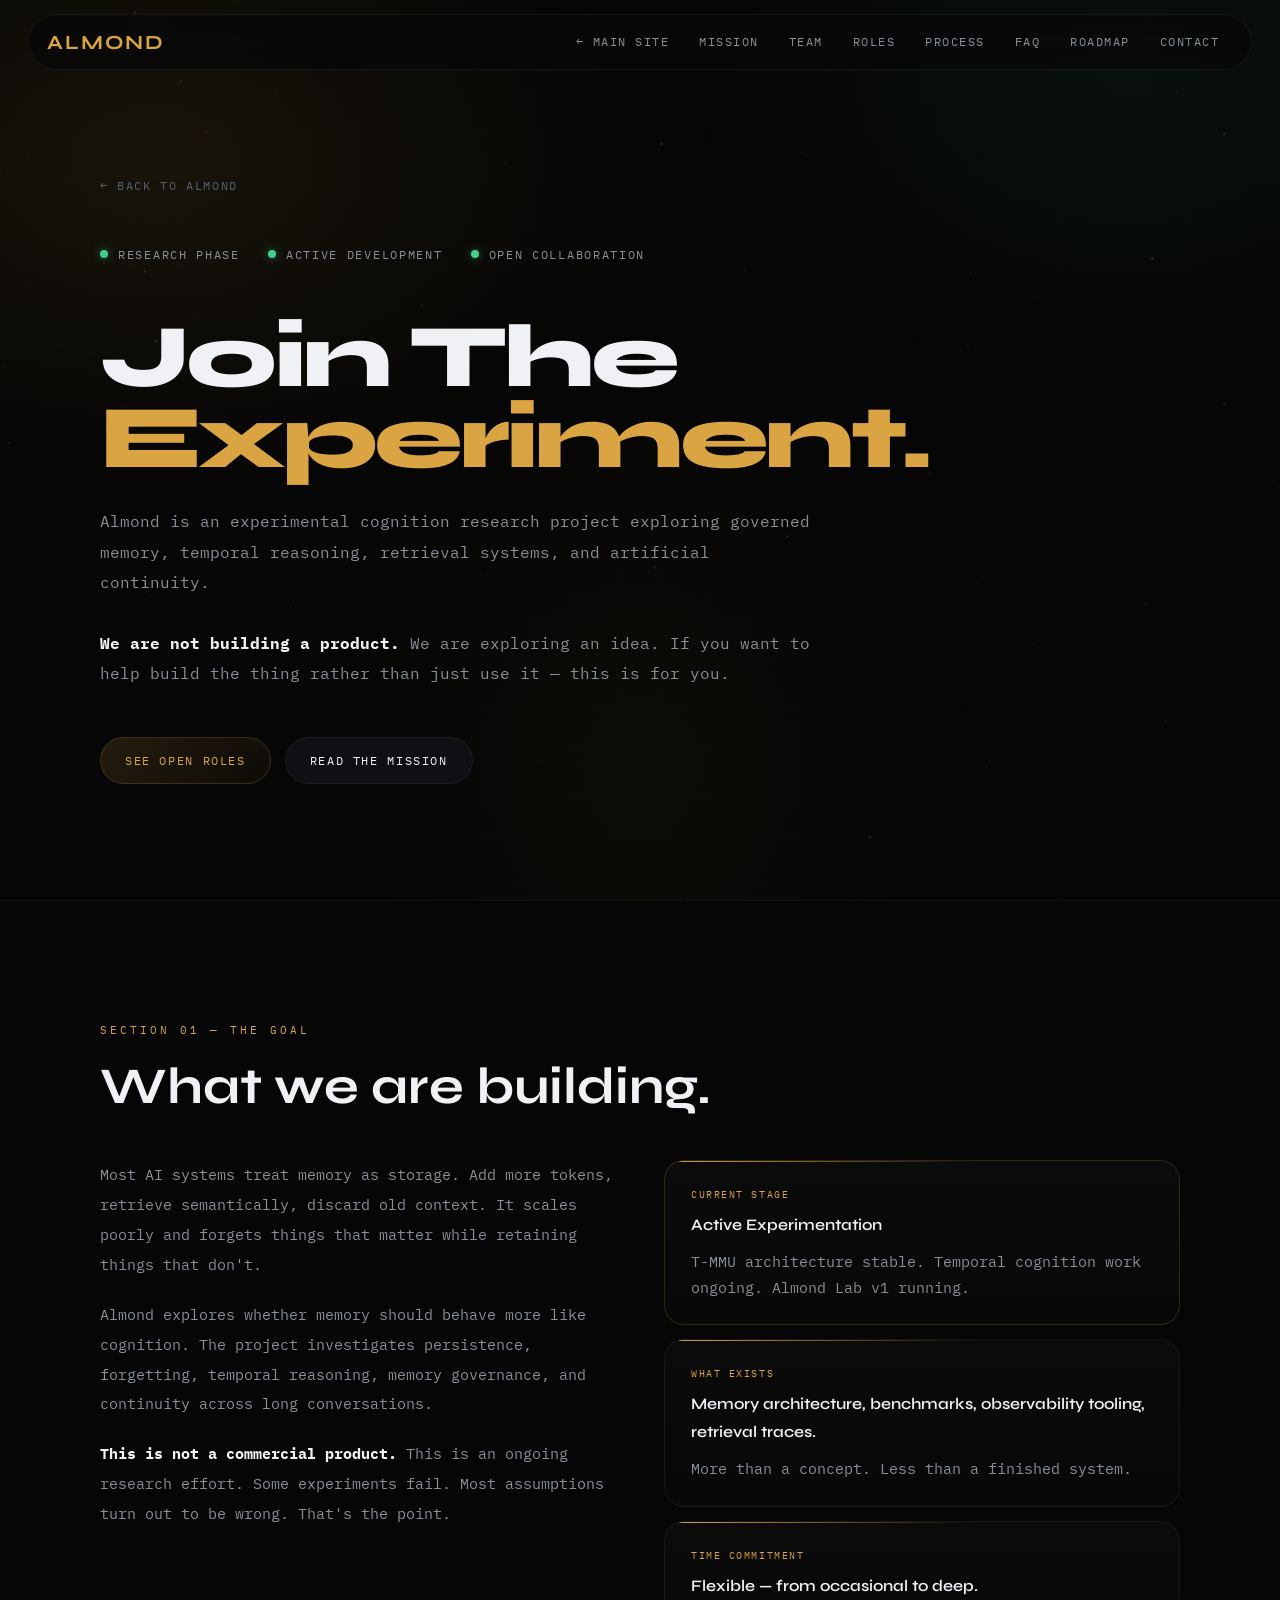
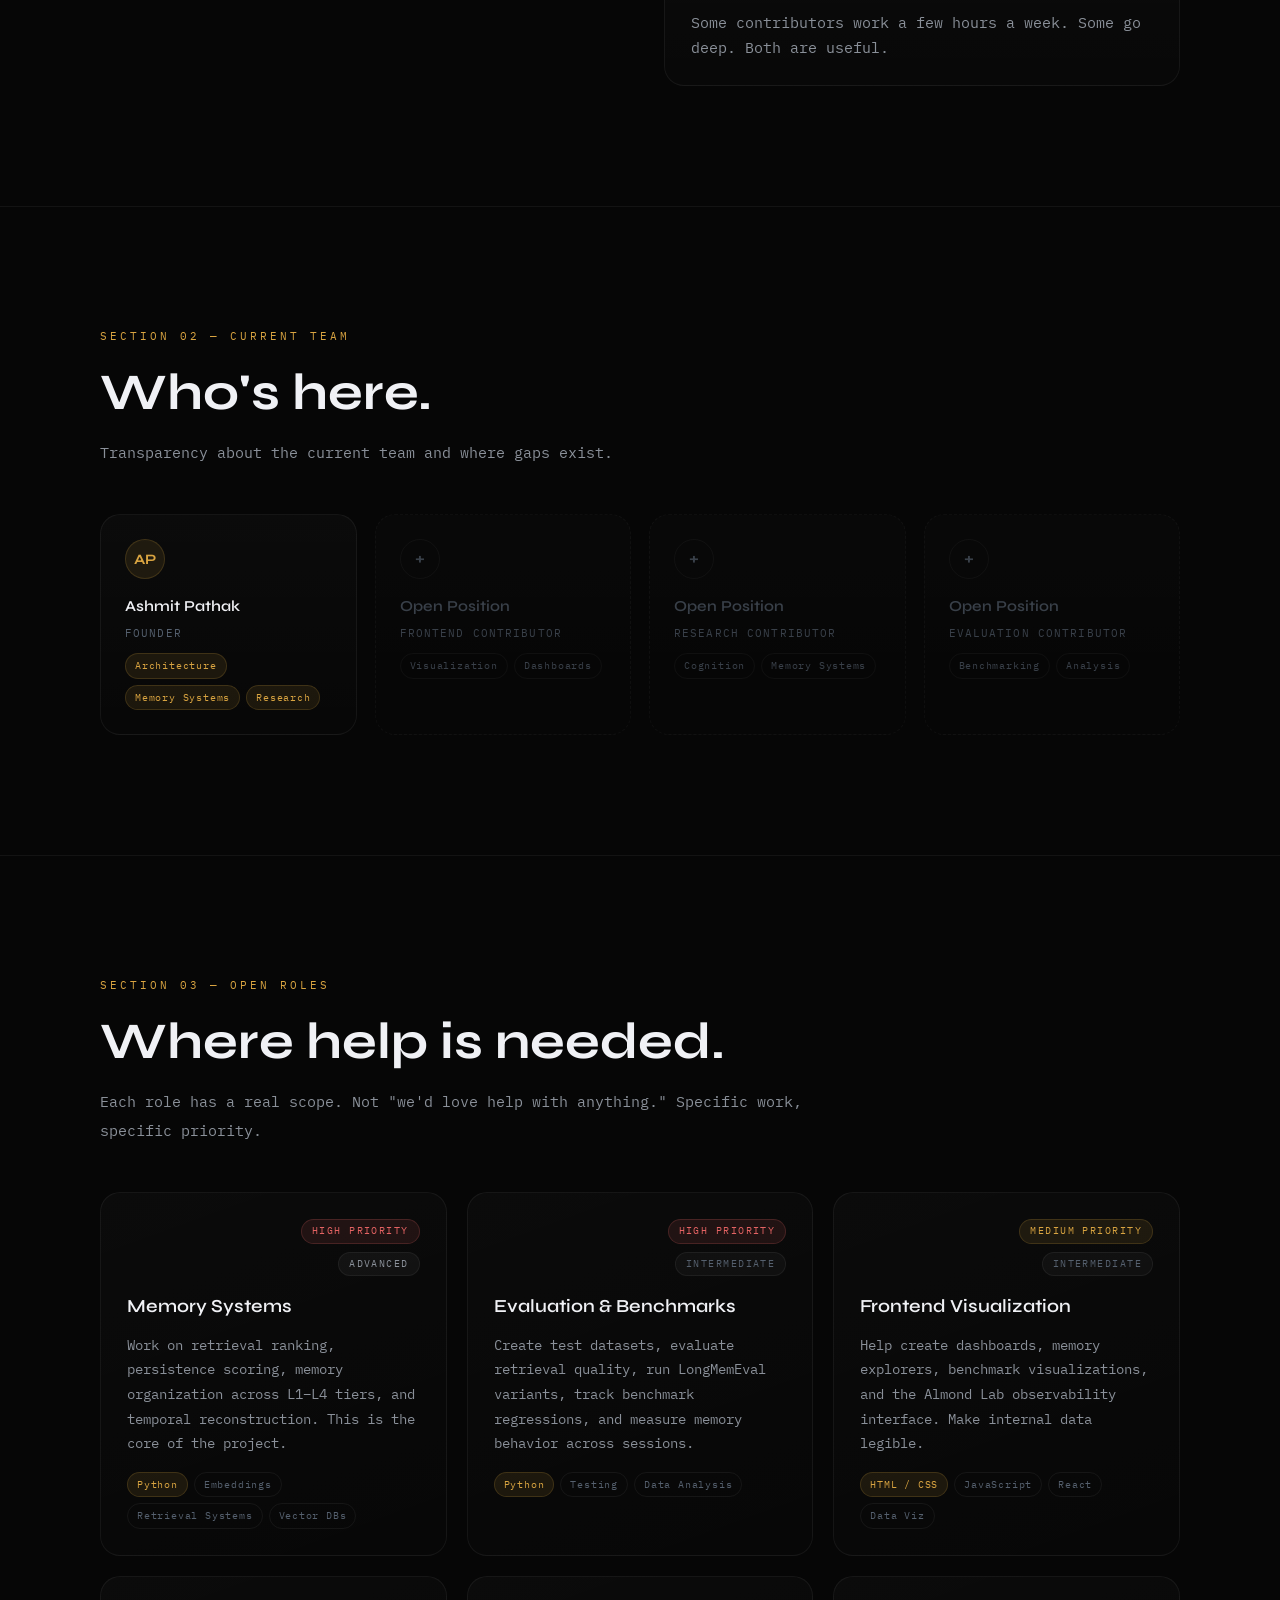
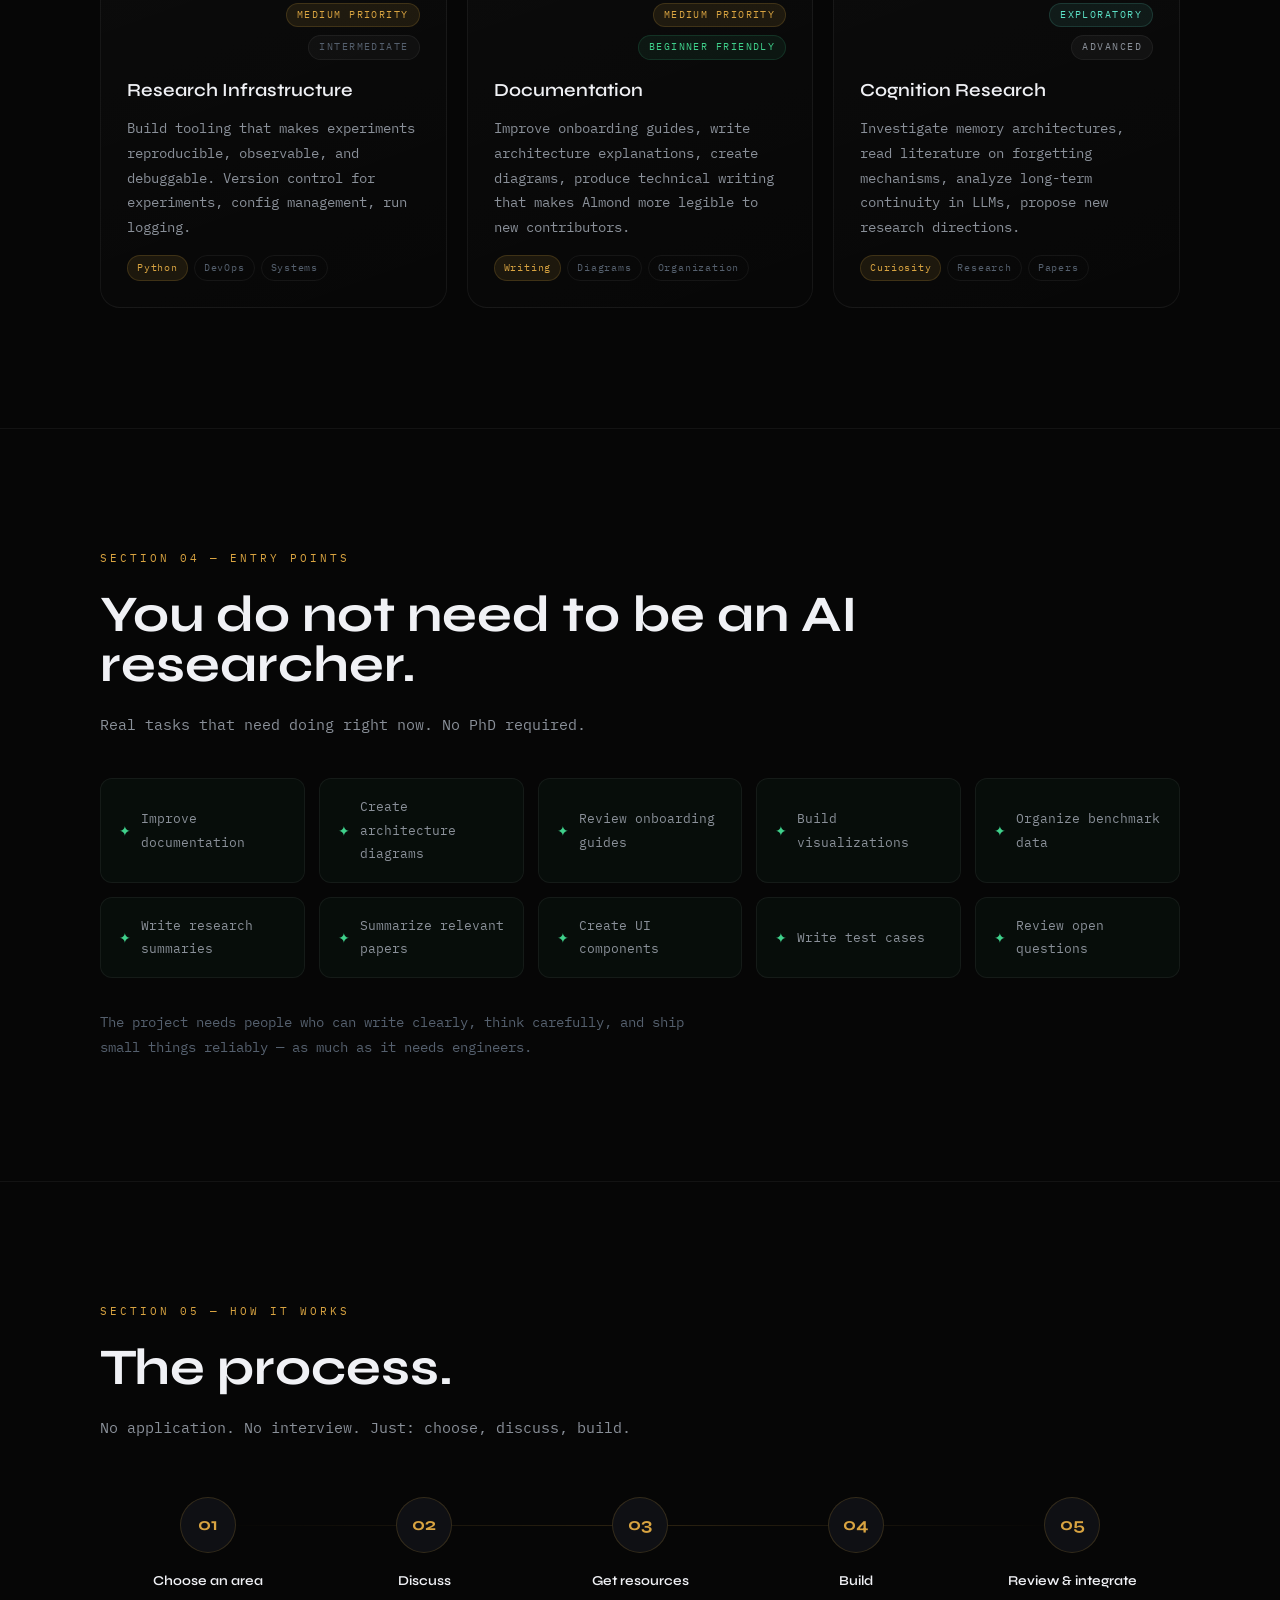
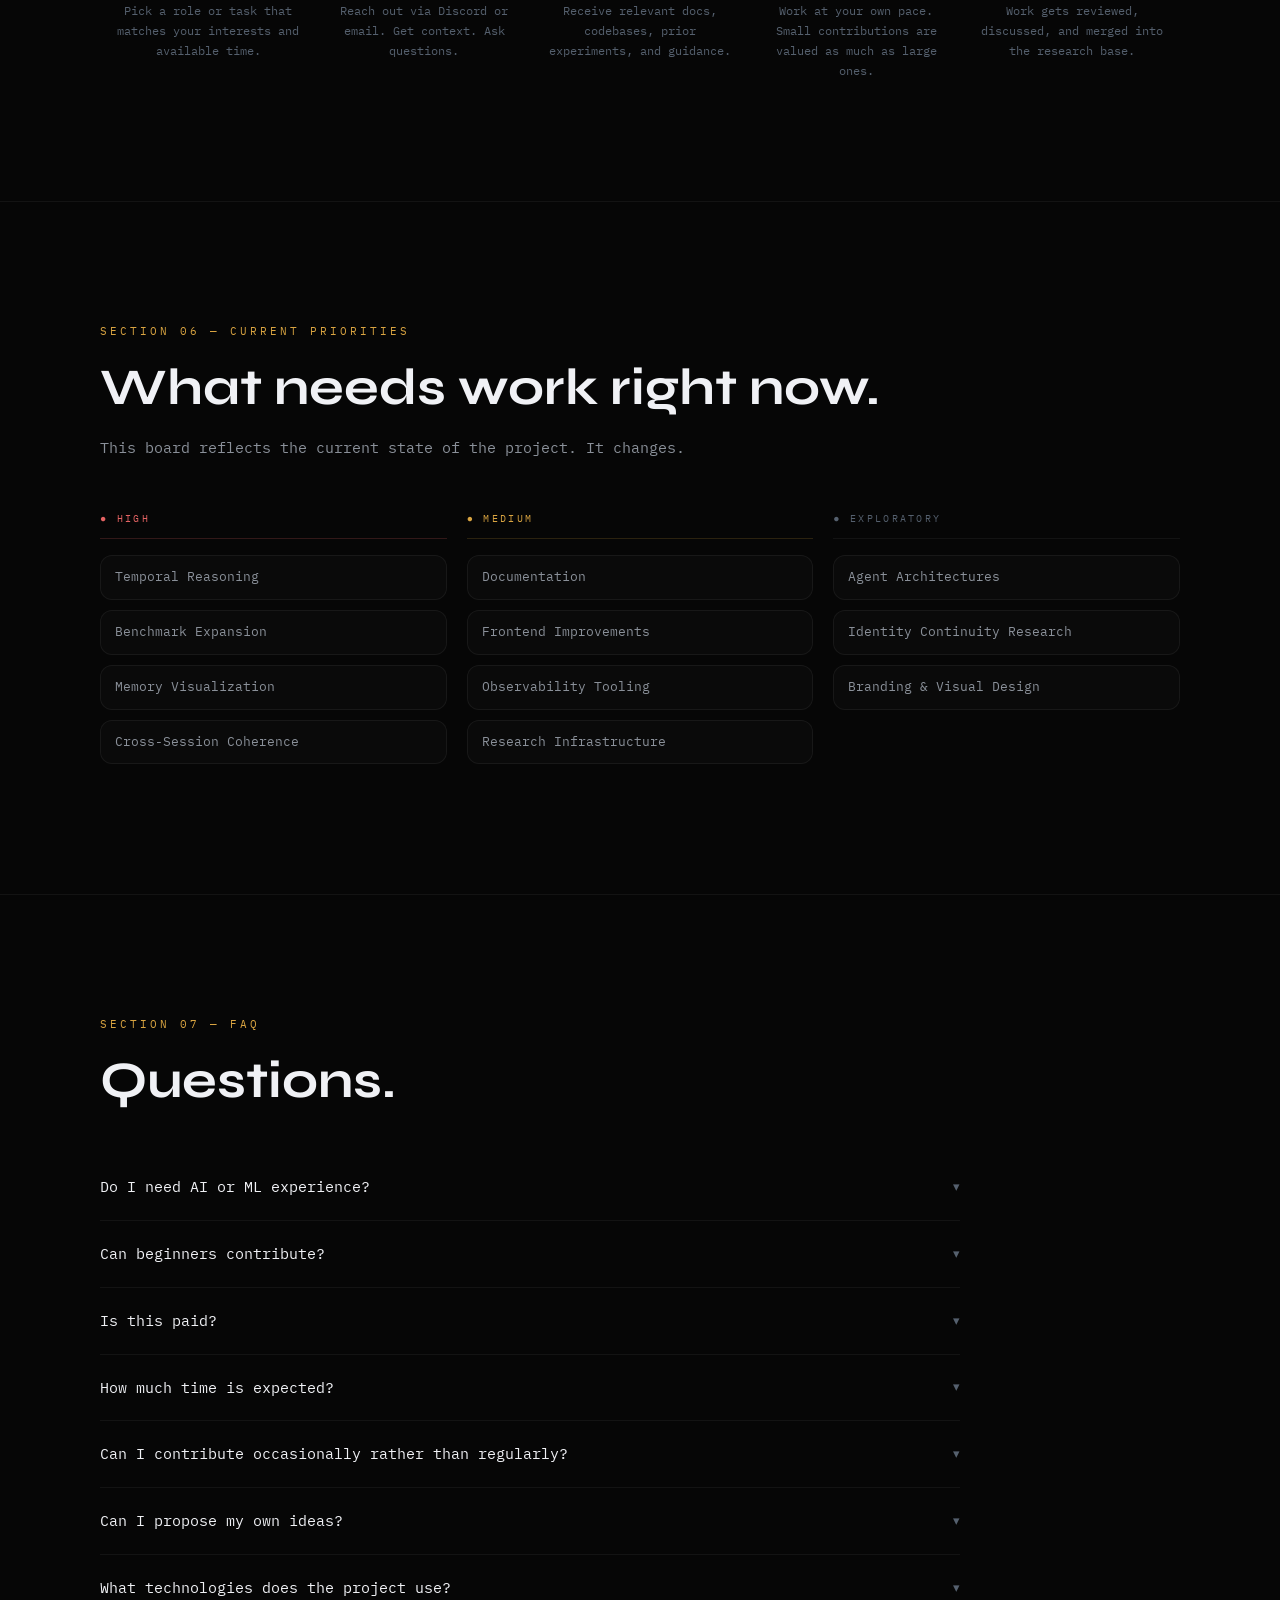
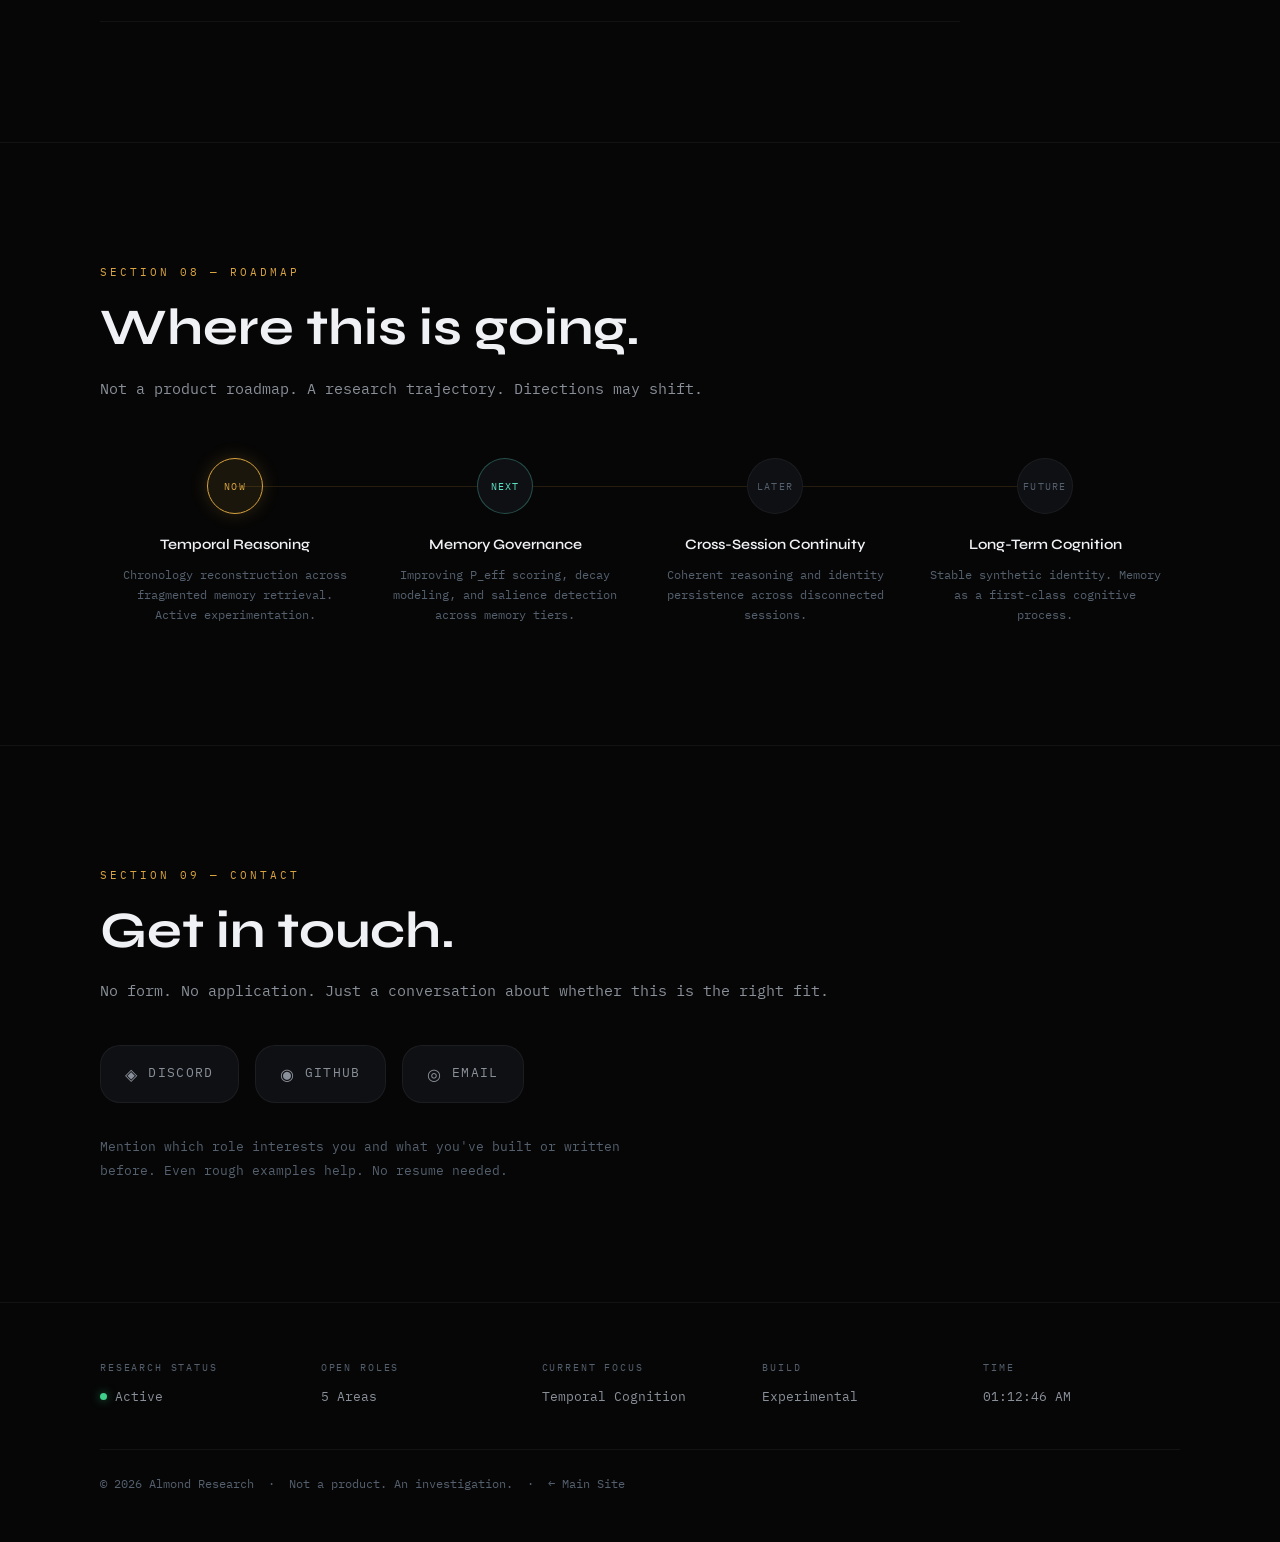
==== onboarding.html @ 0d5bd0d3 "Almond Web V9 added onboarding page" ====
<!DOCTYPE html>
<html lang="en">
<head>
    <meta charset="UTF-8" />
    <meta name="viewport" content="width=device-width, initial-scale=1.0" />
    <title>Join Almond — Governed Memory Research</title>
    <link rel="preconnect" href="https://fonts.googleapis.com">
    <link rel="preconnect" href="https://fonts.gstatic.com" crossorigin>
    <link href="https://fonts.googleapis.com/css2?family=Syne:wght@400;600;700;800&family=IBM+Plex+Mono:wght@300;400;500&display=swap" rel="stylesheet">
    <link rel="stylesheet" href="css/style.css">
</head>
<body class="ob-page">

    <div class="grid-overlay"></div>
    <canvas id="starfield"></canvas>
    <div id="scroll-progress"></div>

    <!-- NAVBAR -->
    <nav class="navbar">
        <a href="index.html" class="logo" style="text-decoration:none;">ALMOND</a>
        <div class="nav-links">
            <a href="index.html">← Main Site</a>
            <a href="#what" class="active">Mission</a>
            <a href="#team">Team</a>
            <a href="#roles">Roles</a>
            <a href="#process">Process</a>
            <a href="#faq">FAQ</a>
            <a href="#roadmap">Roadmap</a>
            <a href="#contact">Contact</a>
        </div>
    </nav>

    <!-- HERO -->
    <div class="ob-hero fade-up">
        <a href="index.html" class="ob-back">← Back to Almond</a>

        <div class="ob-status-row">
            <div class="ob-status-item"><span class="sdot"></span>Research Phase</div>
            <div class="ob-status-item"><span class="sdot"></span>Active Development</div>
            <div class="ob-status-item"><span class="sdot"></span>Open Collaboration</div>
        </div>

        <h1 class="ob-title">Join The<br><span class="ob-accent">Experiment.</span></h1>

        <p class="ob-sub">
            Almond is an experimental cognition research project exploring governed memory, temporal reasoning, retrieval systems, and artificial continuity.
            <br><br>
            <strong>We are not building a product.</strong> We are exploring an idea. If you want to help build the thing rather than just use it — this is for you.
        </p>

        <div class="btn-group visible">
            <a href="#roles" class="btn btn-primary">See Open Roles</a>
            <a href="#what" class="btn">Read the Mission</a>
        </div>
    </div>

    <hr class="ob-divider">

    <!-- SECTION 1: WHAT WE ARE BUILDING -->
    <div id="what" class="ob-section fade-up">
        <div class="ob-section-inner">
            <div class="section-label">Section 01 — The Goal</div>
            <h2 class="section-title">What we are building.</h2>

            <div style="display:grid; grid-template-columns:1fr 1fr; gap:48px; margin-top:48px; align-items:start;">
                <div>
                    <p style="color:var(--text-2); font-size:0.96rem; line-height:1.95; margin-bottom:20px;">
                        Most AI systems treat memory as storage. Add more tokens, retrieve semantically, discard old context. It scales poorly and forgets things that matter while retaining things that don't.
                    </p>
                    <p style="color:var(--text-2); font-size:0.96rem; line-height:1.95; margin-bottom:20px;">
                        Almond explores whether memory should behave more like cognition. The project investigates persistence, forgetting, temporal reasoning, memory governance, and continuity across long conversations.
                    </p>
                    <p style="color:var(--text-2); font-size:0.96rem; line-height:1.95;">
                        <strong style="color:var(--text);">This is not a commercial product.</strong> This is an ongoing research effort. Some experiments fail. Most assumptions turn out to be wrong. That's the point.
                    </p>
                </div>
                <div style="display:flex; flex-direction:column; gap:14px;">
                    <div class="card" style="border-color:var(--border-amber);">
                        <span class="card-tag">Current Stage</span>
                        <h3 style="font-size:1rem;">Active Experimentation</h3>
                        <p>T-MMU architecture stable. Temporal cognition work ongoing. Almond Lab v1 running.</p>
                    </div>
                    <div class="card">
                        <span class="card-tag">What exists</span>
                        <h3 style="font-size:1rem;">Memory architecture, benchmarks, observability tooling, retrieval traces.</h3>
                        <p>More than a concept. Less than a finished system.</p>
                    </div>
                    <div class="card">
                        <span class="card-tag">Time commitment</span>
                        <h3 style="font-size:1rem;">Flexible — from occasional to deep.</h3>
                        <p>Some contributors work a few hours a week. Some go deep. Both are useful.</p>
                    </div>
                </div>
            </div>
        </div>
    </div>

    <hr class="ob-divider">

    <!-- SECTION 2: TEAM -->
    <div id="team" class="ob-section fade-up">
        <div class="ob-section-inner">
            <div class="section-label">Section 02 — Current Team</div>
            <h2 class="section-title">Who's here.</h2>
            <p class="section-subtitle">Transparency about the current team and where gaps exist.</p>

            <div class="team-grid">
                <div class="team-card">
                    <div class="team-avatar">AP</div>
                    <div class="team-name">Ashmit Pathak</div>
                    <div class="team-role-label">Founder</div>
                    <div class="team-focus">
                        <span class="tag tag-amber">Architecture</span>
                        <span class="tag tag-amber">Memory Systems</span>
                        <span class="tag tag-amber">Research</span>
                    </div>
                </div>
                <div class="team-card team-open">
                    <div class="team-avatar open-avatar">+</div>
                    <div class="team-name" style="color:var(--text-3);">Open Position</div>
                    <div class="team-role-label">Frontend Contributor</div>
                    <div class="team-focus">
                        <span class="tag">Visualization</span>
                        <span class="tag">Dashboards</span>
                    </div>
                </div>
                <div class="team-card team-open">
                    <div class="team-avatar open-avatar">+</div>
                    <div class="team-name" style="color:var(--text-3);">Open Position</div>
                    <div class="team-role-label">Research Contributor</div>
                    <div class="team-focus">
                        <span class="tag">Cognition</span>
                        <span class="tag">Memory Systems</span>
                    </div>
                </div>
                <div class="team-card team-open">
                    <div class="team-avatar open-avatar">+</div>
                    <div class="team-name" style="color:var(--text-3);">Open Position</div>
                    <div class="team-role-label">Evaluation Contributor</div>
                    <div class="team-focus">
                        <span class="tag">Benchmarking</span>
                        <span class="tag">Analysis</span>
                    </div>
                </div>
            </div>
        </div>
    </div>

    <hr class="ob-divider">

    <!-- SECTION 3: OPEN ROLES -->
    <div id="roles" class="ob-section fade-up">
        <div class="ob-section-inner">
            <div class="section-label">Section 03 — Open Roles</div>
            <h2 class="section-title">Where help is needed.</h2>
            <p class="section-subtitle">Each role has a real scope. Not "we'd love help with anything." Specific work, specific priority.</p>

            <div class="ob-roles-grid">

                <div class="ob-role-card">
                    <div class="ob-role-meta">
                        <span class="ob-badge badge-high">High Priority</span>
                        <span class="ob-badge badge-adv">Advanced</span>
                    </div>
                    <h4>Memory Systems</h4>
                    <p>Work on retrieval ranking, persistence scoring, memory organization across L1–L4 tiers, and temporal reconstruction. This is the core of the project.</p>
                    <div class="ob-role-skills">
                        <span class="tag tag-amber">Python</span>
                        <span class="tag">Embeddings</span>
                        <span class="tag">Retrieval Systems</span>
                        <span class="tag">Vector DBs</span>
                    </div>
                </div>

                <div class="ob-role-card">
                    <div class="ob-role-meta">
                        <span class="ob-badge badge-high">High Priority</span>
                        <span class="ob-badge badge-int">Intermediate</span>
                    </div>
                    <h4>Evaluation & Benchmarks</h4>
                    <p>Create test datasets, evaluate retrieval quality, run LongMemEval variants, track benchmark regressions, and measure memory behavior across sessions.</p>
                    <div class="ob-role-skills">
                        <span class="tag tag-amber">Python</span>
                        <span class="tag">Testing</span>
                        <span class="tag">Data Analysis</span>
                    </div>
                </div>

                <div class="ob-role-card">
                    <div class="ob-role-meta">
                        <span class="ob-badge badge-med">Medium Priority</span>
                        <span class="ob-badge badge-int">Intermediate</span>
                    </div>
                    <h4>Frontend Visualization</h4>
                    <p>Help create dashboards, memory explorers, benchmark visualizations, and the Almond Lab observability interface. Make internal data legible.</p>
                    <div class="ob-role-skills">
                        <span class="tag tag-amber">HTML / CSS</span>
                        <span class="tag">JavaScript</span>
                        <span class="tag">React</span>
                        <span class="tag">Data Viz</span>
                    </div>
                </div>

                <div class="ob-role-card">
                    <div class="ob-role-meta">
                        <span class="ob-badge badge-med">Medium Priority</span>
                        <span class="ob-badge badge-int">Intermediate</span>
                    </div>
                    <h4>Research Infrastructure</h4>
                    <p>Build tooling that makes experiments reproducible, observable, and debuggable. Version control for experiments, config management, run logging.</p>
                    <div class="ob-role-skills">
                        <span class="tag tag-amber">Python</span>
                        <span class="tag">DevOps</span>
                        <span class="tag">Systems</span>
                    </div>
                </div>

                <div class="ob-role-card">
                    <div class="ob-role-meta">
                        <span class="ob-badge badge-med">Medium Priority</span>
                        <span class="ob-badge badge-beg">Beginner Friendly</span>
                    </div>
                    <h4>Documentation</h4>
                    <p>Improve onboarding guides, write architecture explanations, create diagrams, produce technical writing that makes Almond more legible to new contributors.</p>
                    <div class="ob-role-skills">
                        <span class="tag tag-amber">Writing</span>
                        <span class="tag">Diagrams</span>
                        <span class="tag">Organization</span>
                    </div>
                </div>

                <div class="ob-role-card">
                    <div class="ob-role-meta">
                        <span class="ob-badge badge-low">Exploratory</span>
                        <span class="ob-badge badge-adv">Advanced</span>
                    </div>
                    <h4>Cognition Research</h4>
                    <p>Investigate memory architectures, read literature on forgetting mechanisms, analyze long-term continuity in LLMs, propose new research directions.</p>
                    <div class="ob-role-skills">
                        <span class="tag tag-amber">Curiosity</span>
                        <span class="tag">Research</span>
                        <span class="tag">Papers</span>
                    </div>
                </div>

            </div>
        </div>
    </div>

    <hr class="ob-divider">

    <!-- SECTION 4: BEGINNER TASKS -->
    <div id="beginner" class="ob-section fade-up">
        <div class="ob-section-inner">
            <div class="section-label">Section 04 — Entry Points</div>
            <h2 class="section-title">You do not need to be an AI researcher.</h2>
            <p class="section-subtitle">Real tasks that need doing right now. No PhD required.</p>

            <div class="beginner-grid">
                <div class="beginner-item"><span class="beginner-icon">✦</span>Improve documentation</div>
                <div class="beginner-item"><span class="beginner-icon">✦</span>Create architecture diagrams</div>
                <div class="beginner-item"><span class="beginner-icon">✦</span>Review onboarding guides</div>
                <div class="beginner-item"><span class="beginner-icon">✦</span>Build visualizations</div>
                <div class="beginner-item"><span class="beginner-icon">✦</span>Organize benchmark data</div>
                <div class="beginner-item"><span class="beginner-icon">✦</span>Write research summaries</div>
                <div class="beginner-item"><span class="beginner-icon">✦</span>Summarize relevant papers</div>
                <div class="beginner-item"><span class="beginner-icon">✦</span>Create UI components</div>
                <div class="beginner-item"><span class="beginner-icon">✦</span>Write test cases</div>
                <div class="beginner-item"><span class="beginner-icon">✦</span>Review open questions</div>
            </div>

            <p style="margin-top:32px; font-size:0.86rem; color:var(--text-3); max-width:600px; line-height:1.85;">
                The project needs people who can write clearly, think carefully, and ship small things reliably — as much as it needs engineers.
            </p>
        </div>
    </div>

    <hr class="ob-divider">

    <!-- SECTION 5: HOW WORK HAPPENS -->
    <div id="process" class="ob-section fade-up">
        <div class="ob-section-inner">
            <div class="section-label">Section 05 — How It Works</div>
            <h2 class="section-title">The process.</h2>
            <p class="section-subtitle">No application. No interview. Just: choose, discuss, build.</p>

            <div class="process-steps">
                <div class="process-step">
                    <div class="step-num">01</div>
                    <div class="step-title">Choose an area</div>
                    <div class="step-desc">Pick a role or task that matches your interests and available time.</div>
                </div>
                <div class="process-step">
                    <div class="step-num">02</div>
                    <div class="step-title">Discuss</div>
                    <div class="step-desc">Reach out via Discord or email. Get context. Ask questions.</div>
                </div>
                <div class="process-step">
                    <div class="step-num">03</div>
                    <div class="step-title">Get resources</div>
                    <div class="step-desc">Receive relevant docs, codebases, prior experiments, and guidance.</div>
                </div>
                <div class="process-step">
                    <div class="step-num">04</div>
                    <div class="step-title">Build</div>
                    <div class="step-desc">Work at your own pace. Small contributions are valued as much as large ones.</div>
                </div>
                <div class="process-step">
                    <div class="step-num">05</div>
                    <div class="step-title">Review & integrate</div>
                    <div class="step-desc">Work gets reviewed, discussed, and merged into the research base.</div>
                </div>
            </div>
        </div>
    </div>

    <hr class="ob-divider">

    <!-- SECTION 6: PRIORITIES BOARD -->
    <div id="priorities" class="ob-section fade-up">
        <div class="ob-section-inner">
            <div class="section-label">Section 06 — Current Priorities</div>
            <h2 class="section-title">What needs work right now.</h2>
            <p class="section-subtitle">This board reflects the current state of the project. It changes.</p>

            <div class="priorities-board">
                <div>
                    <div class="priority-col-header ph-high">● High</div>
                    <div class="priority-item">Temporal Reasoning</div>
                    <div class="priority-item">Benchmark Expansion</div>
                    <div class="priority-item">Memory Visualization</div>
                    <div class="priority-item">Cross-Session Coherence</div>
                </div>
                <div>
                    <div class="priority-col-header ph-med">● Medium</div>
                    <div class="priority-item">Documentation</div>
                    <div class="priority-item">Frontend Improvements</div>
                    <div class="priority-item">Observability Tooling</div>
                    <div class="priority-item">Research Infrastructure</div>
                </div>
                <div>
                    <div class="priority-col-header ph-low">● Exploratory</div>
                    <div class="priority-item">Agent Architectures</div>
                    <div class="priority-item">Identity Continuity Research</div>
                    <div class="priority-item">Branding & Visual Design</div>
                </div>
            </div>
        </div>
    </div>

    <hr class="ob-divider">

    <!-- SECTION 7: FAQ -->
    <div id="faq" class="ob-section fade-up">
        <div class="ob-section-inner">
            <div class="section-label">Section 07 — FAQ</div>
            <h2 class="section-title">Questions.</h2>

            <div class="faq-list">
                <div class="faq-item">
                    <div class="faq-q">
                        <span class="faq-q-text">Do I need AI or ML experience?</span>
                        <span class="faq-arrow">▾</span>
                    </div>
                    <div class="faq-a">No. Some roles require it — memory systems, retrieval engineering. Others don't — documentation, frontend, research summaries. Read the role descriptions carefully. If you're unsure, ask.</div>
                </div>
                <div class="faq-item">
                    <div class="faq-q">
                        <span class="faq-q-text">Can beginners contribute?</span>
                        <span class="faq-arrow">▾</span>
                    </div>
                    <div class="faq-a">Yes. The beginner-friendly tasks section lists real work that needs doing right now and doesn't require deep technical expertise. Starting small is fine — most contributors do.</div>
                </div>
                <div class="faq-item">
                    <div class="faq-q">
                        <span class="faq-q-text">Is this paid?</span>
                        <span class="faq-arrow">▾</span>
                    </div>
                    <div class="faq-a">No. Almond is a research project, not a company. There is no funding, no salary, no equity. Contributors work because they find the problem interesting.</div>
                </div>
                <div class="faq-item">
                    <div class="faq-q">
                        <span class="faq-q-text">How much time is expected?</span>
                        <span class="faq-arrow">▾</span>
                    </div>
                    <div class="faq-a">Whatever you have. Some contributors ship one thing a month. Some work weekly. There are no minimums. The project moves at the speed of interest, not obligation.</div>
                </div>
                <div class="faq-item">
                    <div class="faq-q">
                        <span class="faq-q-text">Can I contribute occasionally rather than regularly?</span>
                        <span class="faq-arrow">▾</span>
                    </div>
                    <div class="faq-a">Yes. A well-scoped one-time contribution is genuinely useful. You don't need to commit to an ongoing role.</div>
                </div>
                <div class="faq-item">
                    <div class="faq-q">
                        <span class="faq-q-text">Can I propose my own ideas?</span>
                        <span class="faq-arrow">▾</span>
                    </div>
                    <div class="faq-a">Yes, and encouraged. The project benefits from people who see problems the current team hasn't noticed. Bring ideas. The worst outcome is a conversation.</div>
                </div>
                <div class="faq-item">
                    <div class="faq-q">
                        <span class="faq-q-text">What technologies does the project use?</span>
                        <span class="faq-arrow">▾</span>
                    </div>
                    <div class="faq-a">Python for the core architecture and benchmarking. JavaScript / HTML / CSS for the frontend and Almond Lab. Vector databases for memory storage. LLM APIs for evaluation. Specifics are discussed during onboarding.</div>
                </div>
            </div>
        </div>
    </div>

    <hr class="ob-divider">

    <!-- SECTION 8: ROADMAP -->
    <div id="roadmap" class="ob-section fade-up">
        <div class="ob-section-inner">
            <div class="section-label">Section 08 — Roadmap</div>
            <h2 class="section-title">Where this is going.</h2>
            <p class="section-subtitle">Not a product roadmap. A research trajectory. Directions may shift.</p>

            <div class="roadmap">
                <div class="roadmap-step">
                    <div class="roadmap-dot rm-now">Now</div>
                    <div class="roadmap-title">Temporal Reasoning</div>
                    <div class="roadmap-desc">Chronology reconstruction across fragmented memory retrieval. Active experimentation.</div>
                </div>
                <div class="roadmap-step">
                    <div class="roadmap-dot rm-next">Next</div>
                    <div class="roadmap-title">Memory Governance</div>
                    <div class="roadmap-desc">Improving P_eff scoring, decay modeling, and salience detection across memory tiers.</div>
                </div>
                <div class="roadmap-step">
                    <div class="roadmap-dot">Later</div>
                    <div class="roadmap-title">Cross-Session Continuity</div>
                    <div class="roadmap-desc">Coherent reasoning and identity persistence across disconnected sessions.</div>
                </div>
                <div class="roadmap-step">
                    <div class="roadmap-dot">Future</div>
                    <div class="roadmap-title">Long-Term Cognition</div>
                    <div class="roadmap-desc">Stable synthetic identity. Memory as a first-class cognitive process.</div>
                </div>
            </div>
        </div>
    </div>

    <hr class="ob-divider">

    <!-- SECTION 9: CONTACT -->
    <div id="contact" class="ob-section fade-up">
        <div class="ob-section-inner">
            <div class="section-label">Section 09 — Contact</div>
            <h2 class="section-title">Get in touch.</h2>
            <p class="section-subtitle">No form. No application. Just a conversation about whether this is the right fit.</p>

            <div class="contact-links">
                <a href="#" class="contact-link">
                    <span class="contact-link-icon">◈</span>
                    Discord
                </a>
                <a href="#" class="contact-link">
                    <span class="contact-link-icon">◉</span>
                    GitHub
                </a>
                <a href="mailto:hello@almond.research" class="contact-link">
                    <span class="contact-link-icon">◎</span>
                    Email
                </a>
            </div>

            <p style="margin-top:32px; font-size:0.8rem; color:var(--text-3); max-width:560px; line-height:1.85;">
                Mention which role interests you and what you've built or written before. Even rough examples help. No resume needed.
            </p>
        </div>
    </div>

    <!-- FOOTER -->
    <footer style="max-width:1500px; margin:0 auto;">
        <div class="footer-status-grid">
            <div class="fstat">
                <div class="fstat-label">Research Status</div>
                <div class="fstat-value"><span class="pulse-dot"></span> Active</div>
            </div>
            <div class="fstat">
                <div class="fstat-label">Open Roles</div>
                <div class="fstat-value">5 Areas</div>
            </div>
            <div class="fstat">
                <div class="fstat-label">Current Focus</div>
                <div class="fstat-value">Temporal Cognition</div>
            </div>
            <div class="fstat">
                <div class="fstat-label">Build</div>
                <div class="fstat-value">Experimental</div>
            </div>
            <div class="fstat">
                <div class="fstat-label">Time</div>
                <div class="fstat-value" id="live-clock">—</div>
            </div>
        </div>
        <div class="footer-bottom">
            © <span id="year"></span> Almond Research &nbsp;·&nbsp; Not a product. An investigation. &nbsp;·&nbsp; <a href="index.html" style="color:var(--text-3);text-decoration:none;">← Main Site</a>
        </div>
    </footer>

    <script src="js/app.js"></script>
    <script>
        // FAQ accordion
        document.querySelectorAll('.faq-q').forEach(q => {
            q.addEventListener('click', () => {
                const item = q.closest('.faq-item');
                const wasOpen = item.classList.contains('open');
                document.querySelectorAll('.faq-item').forEach(i => i.classList.remove('open'));
                if (!wasOpen) item.classList.add('open');
            });
        });
    </script>
</body>
</html>
---- css/style.css ----
@import url('https://fonts.googleapis.com/css2?family=Syne:wght@400;600;700;800&family=IBM+Plex+Mono:wght@300;400;500&display=swap');

/* === ROOT === */
:root {
    --bg: #060606;
    --surface: #0F1014;
    --surface-2: #15171E;
    --surface-3: #1C1F28;

    --amber: #D9A441;
    --amber-soft: rgba(217,164,65,0.10);
    --amber-dim: rgba(217,164,65,0.20);
    --amber-glow: rgba(217,164,65,0.22);

    --mint: #5CE1C6;
    --green: #3FD08B;
    --red: #E46363;
    --yellow: #E8C547;

    --text: #F0F1F5;
    --text-2: #8A9099;
    --text-3: #55606E;

    --border: rgba(255,255,255,0.055);
    --border-amber: rgba(217,164,65,0.18);

    --radius: 20px;
    --radius-sm: 12px;

    --display: 'Syne', sans-serif;
    --mono: 'IBM Plex Mono', monospace;
}

/* === RESET === */
*, *::before, *::after { margin: 0; padding: 0; box-sizing: border-box; }
html { scroll-behavior: smooth; }
body {
    background: var(--bg);
    color: var(--text);
    font-family: var(--mono);
    overflow-x: hidden;
    line-height: 1.75;
}

/* === BACKGROUND === */
body::before {
    content: "";
    position: fixed;
    inset: 0;
    background:
        radial-gradient(ellipse at 12% 18%, rgba(217,164,65,0.09), transparent 32%),
        radial-gradient(ellipse at 88% 8%, rgba(92,225,198,0.05), transparent 28%),
        radial-gradient(ellipse at 50% 85%, rgba(217,164,65,0.04), transparent 38%);
    pointer-events: none;
    z-index: -3;
}

.grid-overlay {
    position: fixed;
    inset: 0;
    background-image:
        linear-gradient(rgba(255,255,255,0.018) 1px, transparent 1px),
        linear-gradient(90deg, rgba(255,255,255,0.018) 1px, transparent 1px);
    background-size: 44px 44px;
    opacity: 0.4;
    z-index: -2;
    pointer-events: none;
}

#starfield {
    position: fixed;
    inset: 0;
    z-index: -1;
    opacity: 0.3;
    pointer-events: none;
}

/* === SCROLLBAR === */
::-webkit-scrollbar { width: 6px; }
::-webkit-scrollbar-track { background: transparent; }
::-webkit-scrollbar-thumb { background: rgba(217,164,65,0.22); border-radius: 999px; }

/* === SCROLL PROGRESS === */
#scroll-progress {
    position: fixed;
    top: 0; left: 0;
    width: 0%;
    height: 1px;
    background: var(--amber);
    z-index: 9999;
    opacity: 0.7;
}

/* === NAVBAR === */
.navbar {
    position: fixed;
    top: 14px;
    left: 50%;
    transform: translateX(-50%);
    width: calc(100% - 56px);
    max-width: 1400px;
    padding: 9px 18px;
    display: flex;
    justify-content: space-between;
    align-items: center;
    background: rgba(8,8,10,0.78);
    border: 1px solid var(--border);
    border-radius: 999px;
    backdrop-filter: blur(20px);
    z-index: 999;
}

.logo {
    font-family: var(--display);
    font-size: 1.25rem;
    font-weight: 700;
    color: var(--amber);
    letter-spacing: 0.1em;
}

.nav-links { display: flex; gap: 2px; }

.nav-links a {
    text-decoration: none;
    color: var(--text-2);
    padding: 8px 14px;
    border-radius: 999px;
    font-size: 0.72rem;
    text-transform: uppercase;
    letter-spacing: 0.13em;
    transition: all 0.2s ease;
}

.nav-links a:hover,
.nav-links a.active {
    background: var(--amber-soft);
    color: var(--amber);
}

/* === SECTIONS === */
section {
    padding: 160px 100px 140px;
    position: relative;
    max-width: 1500px;
    margin: 0 auto;
}

.layout-centered { text-align: center; }
.layout-centered .section-subtitle { margin: 0 auto; }

.section-label {
    color: var(--amber);
    font-size: 0.67rem;
    text-transform: uppercase;
    letter-spacing: 0.28em;
    margin-bottom: 22px;
}

.section-title {
    font-family: var(--display);
    font-size: clamp(2rem, 4vw, 4.2rem);
    line-height: 0.98;
    margin-bottom: 20px;
    font-weight: 700;
}

.section-subtitle {
    max-width: 760px;
    color: var(--text-2);
    font-size: 0.96rem;
    line-height: 1.85;
}

/* === HERO === */
.hero {
    min-height: 100vh;
    display: flex;
    flex-direction: column;
    justify-content: center;
    padding-top: 100px;
}

.hero-questions {
    position: relative;
    min-height: 80vh;
    display: flex;
    flex-direction: column;
    justify-content: center;
    gap: 0;
}

.hq {
    font-family: var(--display);
    color: rgba(255,255,255,0.08);
    line-height: 1.25;
    opacity: 0;
    transition: color 1.2s ease, opacity 0.8s ease;
    position: relative;
}

.hq.visible { opacity: 1; }

/* scattered layout — each line has its own positioning character */
.hq-1 { font-size: clamp(1.6rem, 2.5vw, 2.8rem); text-align: center; margin: 0 auto 52px; max-width: 900px; }
.hq-2 { font-size: clamp(1rem, 1.6vw, 1.7rem); text-align: left; margin-left: 6%; margin-bottom: 40px; max-width: 600px; color: rgba(255,255,255,0.05); }
.hq-3 { font-size: clamp(1.1rem, 1.8vw, 1.9rem); text-align: right; margin-left: auto; margin-bottom: 52px; max-width: 680px; }
.hq-4 { font-size: clamp(2rem, 3.2vw, 3.6rem); text-align: center; margin: 0 auto 44px; max-width: 1000px; }
.hq-5 { font-size: clamp(0.9rem, 1.4vw, 1.5rem); text-align: left; margin-left: 14%; margin-bottom: 36px; max-width: 520px; color: rgba(255,255,255,0.05); }
.hq-6 { font-size: clamp(1.3rem, 2vw, 2.2rem); text-align: right; margin-left: auto; max-width: 720px; }

.hq.lit { color: rgba(255,255,255,0.82); }
.hq.dim { color: rgba(255,255,255,0.12); }

.hero-reveal {
    padding-top: 80px;
    padding-bottom: 60px;
    opacity: 0;
    transform: translateY(18px);
    transition: opacity 1s ease, transform 1s ease;
}

.hero-reveal.visible { opacity: 1; transform: translateY(0); }

.hero-title {
    font-family: var(--display);
    font-size: clamp(4.5rem, 10vw, 9rem);
    line-height: 0.85;
    letter-spacing: -0.06em;
    font-weight: 800;
    color: var(--amber);
    margin-bottom: 20px;
}

.hero-sub {
    font-size: 1rem;
    color: var(--text-2);
    margin-bottom: 48px;
    line-height: 1.9;
}

.hero-quote-large {
    font-family: var(--display);
    font-size: clamp(1.8rem, 3.5vw, 3.8rem);
    line-height: 1.2;
    color: rgba(255,255,255,0.88);
    font-weight: 600;
    max-width: 900px;
    margin-bottom: 42px;
}

.btn-group {
    display: flex;
    gap: 14px;
    flex-wrap: wrap;
    opacity: 0;
    transition: opacity 0.8s ease 0.4s;
}

.btn-group.visible { opacity: 1; }

.btn {
    text-decoration: none;
    padding: 12px 24px;
    border-radius: 999px;
    border: 1px solid var(--border);
    color: var(--text);
    background: var(--surface);
    transition: transform 0.2s ease, border-color 0.2s ease;
    font-size: 0.78rem;
    letter-spacing: 0.13em;
    text-transform: uppercase;
    font-family: var(--mono);
}

.btn:hover { transform: translateY(-2px); border-color: var(--border-amber); }

.btn-primary {
    background: linear-gradient(135deg, rgba(217,164,65,0.14), rgba(217,164,65,0.04));
    border-color: var(--border-amber);
    color: var(--amber);
}

/* === PHILOSOPHY === */
.manifesto-block {
    margin: 48px 0 56px;
}

.manifesto-main {
    font-family: var(--display);
    font-size: clamp(1.4rem, 2.5vw, 2.4rem);
    line-height: 1.4;
    color: rgba(255,255,255,0.85);
    max-width: 920px;
    margin: 0 auto;
    font-weight: 600;
}

.philosophy-split {
    display: grid;
    grid-template-columns: 1fr 280px;
    gap: 32px;
    margin-top: 40px;
    align-items: start;
    text-align: left;
}

.philosophy-cards { display: flex; flex-direction: column; gap: 18px; }

.observation-note {
    border: 1px solid var(--border-amber);
    border-radius: var(--radius);
    padding: 28px;
    background: var(--amber-soft);
    position: sticky;
    top: 100px;
}

.note-label {
    font-size: 0.65rem;
    letter-spacing: 0.28em;
    color: var(--amber);
    text-transform: uppercase;
    margin-bottom: 16px;
}

.note-body {
    font-family: var(--display);
    font-size: 1.4rem;
    line-height: 1.4;
    color: rgba(255,255,255,0.8);
    font-style: italic;
}

/* === CARDS === */
.card {
    position: relative;
    padding: 24px 26px;
    border-radius: var(--radius);
    border: 1px solid var(--border);
    background: linear-gradient(180deg, rgba(255,255,255,0.025), rgba(255,255,255,0.01));
    transition: transform 0.25s ease, border-color 0.25s ease;
    overflow: hidden;
}

.card::before {
    content: "";
    position: absolute;
    top: 0; left: 0;
    width: 100%; height: 1px;
    background: linear-gradient(90deg, var(--amber), transparent 60%);
}

.card:hover {
    transform: translateY(-4px);
    border-color: var(--border-amber);
}

.card-tag {
    font-size: 0.65rem;
    letter-spacing: 0.15em;
    color: var(--amber);
    text-transform: uppercase;
    display: block;
    margin-bottom: 8px;
}

.card h3 {
    font-family: var(--display);
    margin-bottom: 10px;
    font-size: 1.2rem;
    font-weight: 600;
}

.card p { color: var(--text-2); font-size: 0.91rem; }

/* === ARCHITECTURE === */
.arch-layout {
    display: grid;
    grid-template-columns: 1fr 300px;
    gap: 32px;
    margin-top: 56px;
    align-items: start;
}

.arch-cards { display: flex; flex-direction: column; gap: 16px; }

/* Retrieval Trace */
.retrieval-trace {
    border: 1px solid var(--border);
    border-radius: var(--radius);
    padding: 24px;
    background: var(--surface);
    position: sticky;
    top: 100px;
}

.trace-label {
    font-size: 0.62rem;
    letter-spacing: 0.22em;
    color: var(--text-3);
    text-transform: uppercase;
    margin-bottom: 20px;
}

.trace-flow {
    display: flex;
    flex-direction: column;
    align-items: stretch;
    gap: 0;
}

.trace-node {
    padding: 10px 14px;
    border-radius: var(--radius-sm);
    border: 1px solid var(--border);
    font-size: 0.76rem;
    color: var(--text-2);
    text-align: center;
    transition: border-color 0.3s ease, color 0.3s ease;
}

.trace-node.trace-lit {
    border-color: var(--amber);
    color: var(--amber);
    background: var(--amber-soft);
}

.active-node { border-color: var(--mint); color: var(--mint); }
.result-node { border-color: var(--green); color: var(--green); }

.trace-arrow {
    width: 1px;
    height: 20px;
    background: var(--border);
    margin: 0 auto;
    position: relative;
    transition: background 0.3s ease;
}

.trace-arrow.arrow-lit { background: var(--amber); }

.trace-arrow::after {
    content: "";
    position: absolute;
    bottom: -4px;
    left: -3px;
    border-left: 4px solid transparent;
    border-right: 4px solid transparent;
    border-top: 5px solid var(--border);
}

.trace-arrow.arrow-lit::after { border-top-color: var(--amber); }

.trace-status {
    margin-top: 16px;
    font-size: 0.68rem;
    color: var(--text-3);
    display: flex;
    align-items: center;
    gap: 8px;
}

.status-dot {
    width: 6px; height: 6px;
    border-radius: 50%;
    background: var(--mint);
    box-shadow: 0 0 8px rgba(92,225,198,0.5);
    animation: pulse 2s infinite;
    flex-shrink: 0;
}

/* === METRICS === */
.metrics {
    display: grid;
    grid-template-columns: repeat(auto-fit, minmax(180px, 1fr));
    gap: 16px;
    margin-top: 40px;
}

.metric-card {
    position: relative;
    padding: 24px;
    border-radius: var(--radius-sm);
    border: 1px solid var(--border);
    background: var(--surface);
    overflow: hidden;
}

.metric-card::before {
    content: "";
    position: absolute;
    top: 0; left: 0;
    width: 100%; height: 1px;
    background: linear-gradient(90deg, var(--amber), transparent 60%);
}

.metric-value {
    font-family: var(--display);
    font-size: 2.4rem;
    color: var(--mint);
    margin-bottom: 4px;
    font-weight: 700;
}

.metric-label {
    color: var(--text-3);
    font-size: 0.72rem;
    text-transform: uppercase;
    letter-spacing: 0.14em;
}

/* === P_EFF === */
.formula-wrapper {
    margin: 52px auto 0;
    max-width: 860px;
    padding: 36px;
    border-radius: var(--radius);
    border: 1px solid var(--border-amber);
    background: linear-gradient(180deg, rgba(217,164,65,0.04), rgba(217,164,65,0.01));
}

.formula {
    font-family: var(--display);
    font-size: clamp(1.5rem, 3.5vw, 3.2rem);
    color: var(--amber);
    margin-bottom: 28px;
    font-weight: 700;
}

.formula-vars {
    display: flex;
    flex-direction: column;
    gap: 8px;
}

.fvar {
    font-size: 0.82rem;
    color: var(--text-2);
    display: flex;
    gap: 12px;
    align-items: baseline;
    text-align: left;
}

.fvar span {
    color: var(--amber);
    font-weight: 500;
    min-width: 60px;
    flex-shrink: 0;
}

.peff-examples {
    margin: 52px auto 0;
    max-width: 760px;
    display: flex;
    flex-direction: column;
    gap: 22px;
}

.peff-ex { text-align: left; }

.peff-label {
    font-size: 0.82rem;
    color: var(--text-2);
    margin-bottom: 8px;
}

.peff-bar {
    height: 4px;
    background: var(--surface-2);
    border-radius: 999px;
    margin-bottom: 6px;
    overflow: hidden;
}

.peff-fill {
    height: 100%;
    background: var(--amber);
    border-radius: 999px;
    transition: width 1.2s ease;
}

.peff-bar--reinforced .peff-fill { background: var(--mint); }

.peff-score {
    font-size: 0.7rem;
    color: var(--text-3);
    letter-spacing: 0.1em;
    text-transform: uppercase;
}

/* === RESEARCH BOARD === */
.code-block {
    margin-top: 44px;
    border-radius: var(--radius-sm);
    background: #07080A;
    border: 1px solid var(--border);
    overflow: hidden;
}

.code-top-bar {
    padding: 10px 14px;
    display: flex;
    gap: 6px;
    border-bottom: 1px solid var(--border);
}

.code-top-bar span {
    width: 10px; height: 10px;
    border-radius: 50%;
    background: var(--surface-3);
}

#terminal-line {
    padding: 14px 18px;
    color: var(--mint);
    transition: opacity 0.25s ease;
    font-size: 0.84rem;
}

.research-board {
    display: grid;
    grid-template-columns: repeat(auto-fill, minmax(340px, 1fr));
    gap: 20px;
    margin-top: 48px;
}

.rcard {
    padding: 24px;
    border-radius: var(--radius);
    border: 1px solid var(--border);
    background: linear-gradient(160deg, rgba(255,255,255,0.025), rgba(255,255,255,0.008));
    transition: border-color 0.25s ease, transform 0.25s ease;
}

.rcard:hover { border-color: var(--border-amber); transform: translateY(-3px); }

.rcard-status {
    font-size: 0.62rem;
    text-transform: uppercase;
    letter-spacing: 0.2em;
    margin-bottom: 12px;
    padding: 4px 10px;
    border-radius: 999px;
    display: inline-block;
}

.status-active { background: rgba(63,208,139,0.1); color: var(--green); }
.status-early { background: rgba(217,164,65,0.1); color: var(--amber); }
.status-proto { background: rgba(92,225,198,0.1); color: var(--mint); }

.rcard h4 {
    font-family: var(--display);
    font-size: 1.1rem;
    margin-bottom: 10px;
    font-weight: 600;
}

.rcard p { color: var(--text-2); font-size: 0.88rem; margin-bottom: 14px; }

.rcard-why {
    font-size: 0.78rem;
    color: var(--text-3);
    border-left: 1px solid var(--border-amber);
    padding-left: 12px;
    line-height: 1.65;
}

/* === TIMELINE === */
.timeline {
    margin-top: 60px;
    display: flex;
    flex-direction: column;
    gap: 0;
    position: relative;
}

.timeline::before {
    content: "";
    position: absolute;
    top: 0; left: 90px;
    width: 1px;
    height: 100%;
    background: rgba(217,164,65,0.15);
}

.timeline-item {
    position: relative;
    display: grid;
    grid-template-columns: 90px 20px 1fr;
    gap: 0 28px;
    padding-bottom: 44px;
    align-items: start;
}

.timeline-meta {
    font-size: 0.68rem;
    color: var(--text-3);
    letter-spacing: 0.1em;
    padding-top: 4px;
    text-align: right;
}

.timeline-dot {
    width: 14px; height: 14px;
    border-radius: 50%;
    background: var(--surface-3);
    border: 1px solid var(--amber);
    margin-top: 5px;
    flex-shrink: 0;
}

.timeline-dot--active {
    background: var(--amber);
    box-shadow: 0 0 14px rgba(217,164,65,0.4);
}

.timeline-content h3 {
    font-family: var(--display);
    font-size: 1.1rem;
    margin-bottom: 8px;
    font-weight: 600;
}

.timeline-content p { color: var(--text-2); font-size: 0.88rem; margin-bottom: 12px; }

.timeline-result {
    font-size: 0.78rem;
    padding: 8px 14px;
    border-radius: var(--radius-sm);
    line-height: 1.5;
}

.result-fail { background: rgba(228,99,99,0.08); color: var(--red); border: 1px solid rgba(228,99,99,0.2); }
.result-ok { background: rgba(63,208,139,0.07); color: var(--green); border: 1px solid rgba(63,208,139,0.15); }
.result-current { background: rgba(217,164,65,0.08); color: var(--amber); border: 1px solid var(--border-amber); }

/* === ALMOND LAB === */
.lab-grid {
    display: grid;
    grid-template-columns: repeat(auto-fill, minmax(320px, 1fr));
    gap: 20px;
    margin-top: 52px;
}

.lab-panel {
    border-radius: var(--radius);
    border: 1px solid var(--border);
    background: #070809;
    overflow: hidden;
}

.lab-panel-header {
    padding: 10px 16px;
    border-bottom: 1px solid var(--border);
    font-size: 0.7rem;
    color: var(--text-3);
    letter-spacing: 0.1em;
    background: var(--surface);
}

.lab-panel-body { padding: 16px; }
.lab-mono { font-family: var(--mono); }

.log-line {
    font-size: 0.74rem;
    line-height: 2;
    color: var(--text-2);
    display: flex;
    gap: 10px;
}

.log-time { color: var(--text-3); flex-shrink: 0; }
.log-key { color: var(--text-3); flex-shrink: 0; min-width: 120px; }
.log-val { color: var(--mint); }
.log-warn { color: var(--yellow); }
.log-ok { color: var(--green); }
.log-highlight { color: var(--amber); }
.log-comment { color: var(--text-3); font-style: italic; }
.log-sep { height: 1px; background: var(--border); margin: 6px 0; width: 100%; }

/* === ONBOARDING ROLES === */
.roles-grid {
    display: grid;
    grid-template-columns: repeat(auto-fill, minmax(280px, 1fr));
    gap: 18px;
    margin-top: 48px;
    text-align: left;
}

.role-card {
    padding: 22px;
    border-radius: var(--radius);
    border: 1px solid var(--border);
    background: linear-gradient(180deg, rgba(255,255,255,0.02), rgba(255,255,255,0.008));
    transition: border-color 0.2s ease;
}

.role-card:hover { border-color: var(--border-amber); }

.role-priority {
    font-size: 0.62rem;
    letter-spacing: 0.18em;
    text-transform: uppercase;
    margin-bottom: 12px;
    padding: 3px 9px;
    border-radius: 999px;
    display: inline-block;
}

.priority-high { background: rgba(228,99,99,0.1); color: var(--red); }
.priority-med { background: rgba(217,164,65,0.1); color: var(--amber); }
.priority-low { background: rgba(92,225,198,0.08); color: var(--mint); }

.role-card h4 {
    font-family: var(--display);
    font-size: 1.05rem;
    margin-bottom: 8px;
    font-weight: 600;
}

.role-card p { color: var(--text-2); font-size: 0.86rem; }

/* === FOOTER === */
footer {
    padding: 56px 100px 48px;
    border-top: 1px solid var(--border);
    max-width: 1500px;
    margin: 0 auto;
}

.footer-status-grid {
    display: grid;
    grid-template-columns: repeat(auto-fit, minmax(140px, 1fr));
    gap: 24px;
    margin-bottom: 40px;
}

.fstat-label {
    font-size: 0.64rem;
    text-transform: uppercase;
    letter-spacing: 0.18em;
    color: var(--text-3);
    margin-bottom: 8px;
}

.fstat-value {
    font-size: 0.84rem;
    color: var(--text-2);
    display: flex;
    align-items: center;
    gap: 8px;
}

.footer-bottom {
    font-size: 0.72rem;
    color: var(--text-3);
    border-top: 1px solid var(--border);
    padding-top: 24px;
}

/* === PULSE === */
.pulse-dot {
    width: 7px; height: 7px;
    border-radius: 50%;
    background: var(--green);
    box-shadow: 0 0 10px rgba(63,208,139,0.55);
    animation: pulse 2.2s infinite;
    flex-shrink: 0;
}

@keyframes pulse {
    0%, 100% { transform: scale(1); opacity: 1; }
    50% { transform: scale(1.4); opacity: 0.6; }
}

/* === FADE-UP === */
.fade-up {
    opacity: 0;
    transform: translateY(22px);
    transition: opacity 0.75s ease, transform 0.75s ease;
}

.fade-up.visible { opacity: 1; transform: translateY(0); }

/* === RESPONSIVE === */
@media (max-width: 1000px) {
    section { padding: 120px 28px 100px; }
    .arch-layout { grid-template-columns: 1fr; }
    .philosophy-split { grid-template-columns: 1fr; }
    .observation-note { position: static; }
    .retrieval-trace { position: static; }
    footer { padding: 48px 28px 40px; }
}

@media (max-width: 768px) {
    .navbar { width: calc(100% - 20px); }
    .nav-links { display: none; }
    .hero-title { font-size: 4rem; }
    .section-title { font-size: 2.2rem; }
    .manifesto-main { font-size: 1.3rem; }
    .hero-quote-large { font-size: 1.7rem; }
    .timeline-item { grid-template-columns: 64px 16px 1fr; }
    .research-board { grid-template-columns: 1fr; }
    .lab-grid { grid-template-columns: 1fr; }
}


/* ===================================================
   V9 — ONBOARDING PAGE ADDITIONS
=================================================== */

/* Navbar special link */
.nav-onboard {
    background: var(--amber-soft) !important;
    color: var(--amber) !important;
    border: 1px solid var(--border-amber);
    margin-left: 8px;
}

/* === ONBOARDING PAGE BODY === */
body.onboarding-page { --page: onboarding; }

/* Hero */
.ob-hero {
    min-height: 100vh;
    display: flex;
    flex-direction: column;
    justify-content: center;
    padding: 140px 100px 100px;
    max-width: 1500px;
    margin: 0 auto;
}

.ob-hero-eyebrow {
    display: flex;
    gap: 20px;
    margin-bottom: 36px;
    flex-wrap: wrap;
}

.ob-indicator {
    display: flex;
    align-items: center;
    gap: 8px;
    font-size: 0.72rem;
    color: var(--text-2);
    letter-spacing: 0.12em;
    text-transform: uppercase;
}

.ob-indicator .dot-green { background: var(--green); box-shadow: 0 0 8px rgba(63,208,139,0.5); }
.ob-indicator .dot-amber { background: var(--amber); box-shadow: 0 0 8px rgba(217,164,65,0.4); }
.ob-indicator .dot-mint  { background: var(--mint);  box-shadow: 0 0 8px rgba(92,225,198,0.4); }

.ob-indicator span:first-child {
    width: 7px; height: 7px;
    border-radius: 50%;
    flex-shrink: 0;
}

.ob-title {
    font-family: var(--display);
    font-size: clamp(3.5rem, 8vw, 7.5rem);
    line-height: 0.9;
    letter-spacing: -0.05em;
    font-weight: 800;
    margin-bottom: 28px;
}

.ob-title em {
    font-style: normal;
    color: var(--amber);
}

.ob-sub {
    max-width: 680px;
    color: var(--text-2);
    font-size: 0.98rem;
    line-height: 1.9;
    margin-bottom: 48px;
}

.ob-sub strong { color: var(--text); }

.ob-note {
    display: inline-flex;
    align-items: center;
    gap: 10px;
    padding: 10px 18px;
    border-radius: var(--radius-sm);
    border: 1px solid var(--border);
    background: var(--surface);
    font-size: 0.78rem;
    color: var(--text-3);
    margin-top: 8px;
}

/* === GENERAL OB SECTIONS === */
.ob-section {
    padding: 100px 100px 80px;
    max-width: 1500px;
    margin: 0 auto;
    position: relative;
}

.ob-section + .ob-section {
    border-top: 1px solid var(--border);
}

/* === GOAL SECTION — split layout === */
.ob-goal-split {
    display: grid;
    grid-template-columns: 1fr 1fr;
    gap: 64px;
    margin-top: 52px;
    align-items: start;
}

.ob-goal-text p {
    color: var(--text-2);
    font-size: 0.96rem;
    line-height: 1.9;
    margin-bottom: 18px;
}

.ob-goal-text p strong { color: var(--text); }

.ob-goal-box {
    border: 1px solid var(--border-amber);
    border-radius: var(--radius);
    padding: 28px;
    background: var(--amber-soft);
    position: sticky;
    top: 100px;
}

.ob-goal-box-label {
    font-size: 0.64rem;
    letter-spacing: 0.25em;
    text-transform: uppercase;
    color: var(--amber);
    margin-bottom: 16px;
}

.ob-goal-box-item {
    display: flex;
    align-items: flex-start;
    gap: 12px;
    margin-bottom: 14px;
    font-size: 0.88rem;
    color: var(--text-2);
    line-height: 1.6;
}

.ob-goal-box-item::before {
    content: "→";
    color: var(--amber);
    flex-shrink: 0;
    margin-top: 1px;
}

/* === TEAM SECTION === */
.ob-team-grid {
    display: grid;
    grid-template-columns: repeat(auto-fill, minmax(240px, 1fr));
    gap: 18px;
    margin-top: 48px;
}

.ob-team-card {
    padding: 24px;
    border-radius: var(--radius);
    border: 1px solid var(--border);
    background: linear-gradient(160deg, rgba(255,255,255,0.025), rgba(255,255,255,0.008));
    position: relative;
    overflow: hidden;
}

.ob-team-card::before {
    content: "";
    position: absolute;
    top: 0; left: 0;
    width: 100%; height: 1px;
    background: linear-gradient(90deg, var(--amber), transparent 60%);
}

.ob-team-avatar {
    width: 42px; height: 42px;
    border-radius: 50%;
    background: var(--amber-soft);
    border: 1px solid var(--border-amber);
    display: flex;
    align-items: center;
    justify-content: center;
    font-family: var(--display);
    font-size: 0.9rem;
    color: var(--amber);
    font-weight: 700;
    margin-bottom: 14px;
}

.ob-team-avatar.open-avatar {
    background: var(--surface-3);
    border-color: var(--border);
    color: var(--text-3);
    font-size: 1.2rem;
}

.ob-team-name {
    font-family: var(--display);
    font-size: 1rem;
    font-weight: 600;
    margin-bottom: 4px;
}

.ob-team-role {
    font-size: 0.72rem;
    color: var(--amber);
    text-transform: uppercase;
    letter-spacing: 0.14em;
    margin-bottom: 12px;
}

.ob-team-role.open-role { color: var(--text-3); }

.ob-team-tags {
    display: flex;
    flex-wrap: wrap;
    gap: 6px;
}

.ob-tag {
    font-size: 0.62rem;
    padding: 3px 9px;
    border-radius: 999px;
    border: 1px solid var(--border);
    color: var(--text-3);
    letter-spacing: 0.08em;
}

.ob-tag.tag-open {
    border-color: var(--border-amber);
    color: var(--amber);
    background: var(--amber-soft);
}

/* === ROLES SECTION === */
.ob-roles-list {
    display: flex;
    flex-direction: column;
    gap: 16px;
    margin-top: 48px;
}

.ob-role {
    display: grid;
    grid-template-columns: 1fr auto;
    gap: 24px;
    padding: 24px 28px;
    border-radius: var(--radius);
    border: 1px solid var(--border);
    background: linear-gradient(160deg, rgba(255,255,255,0.022), rgba(255,255,255,0.007));
    transition: border-color 0.2s ease, transform 0.2s ease;
    align-items: start;
}

.ob-role:hover { border-color: var(--border-amber); transform: translateX(4px); }

.ob-role-main h4 {
    font-family: var(--display);
    font-size: 1.15rem;
    font-weight: 600;
    margin-bottom: 8px;
}

.ob-role-main p {
    color: var(--text-2);
    font-size: 0.88rem;
    line-height: 1.75;
    margin-bottom: 14px;
    max-width: 580px;
}

.ob-role-skills {
    display: flex;
    flex-wrap: wrap;
    gap: 6px;
}

.ob-skill {
    font-size: 0.64rem;
    padding: 3px 10px;
    border-radius: 999px;
    background: var(--surface-2);
    border: 1px solid var(--border);
    color: var(--text-3);
    letter-spacing: 0.08em;
}

.ob-role-meta {
    display: flex;
    flex-direction: column;
    gap: 8px;
    align-items: flex-end;
    flex-shrink: 0;
    min-width: 130px;
}

.ob-meta-badge {
    font-size: 0.62rem;
    padding: 4px 10px;
    border-radius: 999px;
    letter-spacing: 0.12em;
    text-transform: uppercase;
    white-space: nowrap;
}

.badge-high   { background: rgba(228,99,99,0.1);   color: var(--red);   border: 1px solid rgba(228,99,99,0.2); }
.badge-med    { background: rgba(217,164,65,0.1);   color: var(--amber); border: 1px solid var(--border-amber); }
.badge-adv    { background: rgba(92,225,198,0.08);  color: var(--mint);  border: 1px solid rgba(92,225,198,0.2); }
.badge-int    { background: rgba(63,208,139,0.08);  color: var(--green); border: 1px solid rgba(63,208,139,0.18);}
.badge-beg    { background: rgba(255,255,255,0.05); color: var(--text-2);border: 1px solid var(--border); }

.ob-hours {
    font-size: 0.68rem;
    color: var(--text-3);
    text-align: right;
}

/* === BEGINNER TASKS === */
.ob-tasks-grid {
    display: grid;
    grid-template-columns: repeat(auto-fill, minmax(240px, 1fr));
    gap: 14px;
    margin-top: 48px;
}

.ob-task {
    display: flex;
    align-items: flex-start;
    gap: 12px;
    padding: 18px 20px;
    border-radius: var(--radius-sm);
    border: 1px solid var(--border);
    background: var(--surface);
    font-size: 0.86rem;
    color: var(--text-2);
    transition: border-color 0.2s ease;
}

.ob-task:hover { border-color: var(--border-amber); color: var(--text); }

.ob-task-icon {
    font-size: 0.8rem;
    color: var(--amber);
    flex-shrink: 0;
    margin-top: 2px;
}

.ob-beginner-note {
    margin-top: 36px;
    padding: 20px 24px;
    border-radius: var(--radius-sm);
    border-left: 2px solid var(--amber);
    background: var(--amber-soft);
    font-size: 0.9rem;
    color: var(--text-2);
    max-width: 680px;
}

.ob-beginner-note strong { color: var(--text); }

/* === HOW WORK HAPPENS === */
.ob-process {
    display: grid;
    grid-template-columns: repeat(5, 1fr);
    gap: 0;
    margin-top: 52px;
    position: relative;
}

.ob-process::before {
    content: "";
    position: absolute;
    top: 28px;
    left: 10%;
    width: 80%;
    height: 1px;
    background: linear-gradient(90deg, transparent, var(--border-amber), transparent);
}

.ob-step {
    display: flex;
    flex-direction: column;
    align-items: center;
    text-align: center;
    padding: 0 12px;
    position: relative;
}

.ob-step-num {
    width: 56px; height: 56px;
    border-radius: 50%;
    border: 1px solid var(--border-amber);
    background: var(--surface);
    display: flex;
    align-items: center;
    justify-content: center;
    font-family: var(--display);
    font-size: 1.2rem;
    font-weight: 700;
    color: var(--amber);
    margin-bottom: 18px;
    position: relative;
    z-index: 1;
}

.ob-step h4 {
    font-family: var(--display);
    font-size: 0.95rem;
    font-weight: 600;
    margin-bottom: 8px;
}

.ob-step p {
    font-size: 0.78rem;
    color: var(--text-3);
    line-height: 1.6;
}

/* === PRIORITY BOARD === */
.ob-priority-board {
    display: grid;
    grid-template-columns: repeat(3, 1fr);
    gap: 20px;
    margin-top: 48px;
}

.ob-priority-col {
    border-radius: var(--radius);
    border: 1px solid var(--border);
    overflow: hidden;
}

.ob-priority-header {
    padding: 12px 18px;
    border-bottom: 1px solid var(--border);
    font-size: 0.68rem;
    letter-spacing: 0.2em;
    text-transform: uppercase;
}

.ob-priority-header.ph-high  { background: rgba(228,99,99,0.08);  color: var(--red); }
.ob-priority-header.ph-med   { background: rgba(217,164,65,0.08); color: var(--amber); }
.ob-priority-header.ph-low   { background: rgba(255,255,255,0.03); color: var(--text-3); }

.ob-priority-items { padding: 14px; display: flex; flex-direction: column; gap: 10px; }

.ob-priority-item {
    padding: 10px 14px;
    border-radius: var(--radius-sm);
    border: 1px solid var(--border);
    background: var(--surface);
    font-size: 0.82rem;
    color: var(--text-2);
}

/* === FAQ === */
.ob-faq {
    display: flex;
    flex-direction: column;
    gap: 0;
    margin-top: 48px;
    border: 1px solid var(--border);
    border-radius: var(--radius);
    overflow: hidden;
}

.ob-faq-item {
    border-bottom: 1px solid var(--border);
    cursor: pointer;
}

.ob-faq-item:last-child { border-bottom: none; }

.ob-faq-q {
    padding: 20px 24px;
    font-size: 0.92rem;
    color: var(--text);
    display: flex;
    justify-content: space-between;
    align-items: center;
    user-select: none;
    transition: background 0.2s ease;
}

.ob-faq-q:hover { background: rgba(255,255,255,0.025); }

.ob-faq-q::after {
    content: "+";
    color: var(--amber);
    font-size: 1.1rem;
    transition: transform 0.25s ease;
    flex-shrink: 0;
}

.ob-faq-item.open .ob-faq-q::after { transform: rotate(45deg); }

.ob-faq-a {
    max-height: 0;
    overflow: hidden;
    transition: max-height 0.35s ease, padding 0.25s ease;
    font-size: 0.87rem;
    color: var(--text-2);
    line-height: 1.85;
    padding: 0 24px;
}

.ob-faq-item.open .ob-faq-a {
    max-height: 200px;
    padding: 0 24px 20px;
}

/* === ROADMAP === */
.ob-roadmap {
    display: flex;
    flex-direction: column;
    gap: 0;
    margin-top: 52px;
    max-width: 600px;
}

.ob-roadmap-item {
    display: grid;
    grid-template-columns: 110px 1px 1fr;
    gap: 0 24px;
    padding-bottom: 0;
}

.ob-roadmap-phase {
    font-size: 0.65rem;
    text-transform: uppercase;
    letter-spacing: 0.18em;
    color: var(--text-3);
    padding-top: 6px;
    text-align: right;
}

.ob-roadmap-phase.phase-now { color: var(--green); }
.ob-roadmap-phase.phase-next { color: var(--amber); }

.ob-roadmap-line {
    display: flex;
    flex-direction: column;
    align-items: center;
}

.ob-roadmap-dot {
    width: 12px; height: 12px;
    border-radius: 50%;
    background: var(--surface-3);
    border: 1px solid var(--border-amber);
    flex-shrink: 0;
    margin-top: 6px;
}

.ob-roadmap-dot.dot-now {
    background: var(--green);
    border-color: var(--green);
    box-shadow: 0 0 10px rgba(63,208,139,0.4);
}

.ob-roadmap-dot.dot-next { background: var(--amber); border-color: var(--amber); }

.ob-roadmap-connector {
    width: 1px;
    flex: 1;
    background: rgba(217,164,65,0.15);
    margin: 4px 0;
    min-height: 36px;
}

.ob-roadmap-content {
    padding-bottom: 40px;
}

.ob-roadmap-content h4 {
    font-family: var(--display);
    font-size: 1.05rem;
    font-weight: 600;
    margin-bottom: 6px;
}

.ob-roadmap-content p {
    font-size: 0.84rem;
    color: var(--text-2);
}

/* === CONTACT === */
.ob-contact-row {
    display: flex;
    gap: 16px;
    margin-top: 48px;
    flex-wrap: wrap;
}

.ob-contact-link {
    text-decoration: none;
    padding: 16px 24px;
    border-radius: var(--radius-sm);
    border: 1px solid var(--border);
    background: var(--surface);
    color: var(--text-2);
    font-size: 0.84rem;
    display: flex;
    align-items: center;
    gap: 10px;
    transition: border-color 0.2s ease, color 0.2s ease, transform 0.2s ease;
}

.ob-contact-link:hover {
    border-color: var(--border-amber);
    color: var(--text);
    transform: translateY(-2px);
}

.ob-contact-icon { font-size: 1.1rem; }

.ob-contact-note {
    margin-top: 28px;
    font-size: 0.8rem;
    color: var(--text-3);
    max-width: 560px;
    line-height: 1.75;
}

/* === FOOTER (onboarding page) === */
.ob-footer {
    border-top: 1px solid var(--border);
    padding: 36px 100px;
    max-width: 1500px;
    margin: 0 auto;
    display: flex;
    justify-content: space-between;
    align-items: center;
    font-size: 0.72rem;
    color: var(--text-3);
}

.ob-footer a {
    color: var(--amber);
    text-decoration: none;
}

/* === RESPONSIVE ONBOARDING === */
@media (max-width: 1000px) {
    .ob-hero, .ob-section { padding-left: 28px; padding-right: 28px; }
    .ob-goal-split { grid-template-columns: 1fr; }
    .ob-goal-box { position: static; }
    .ob-role { grid-template-columns: 1fr; }
    .ob-role-meta { align-items: flex-start; flex-direction: row; flex-wrap: wrap; }
    .ob-hours { text-align: left; }
    .ob-process { grid-template-columns: 1fr 1fr; gap: 28px; }
    .ob-process::before { display: none; }
    .ob-priority-board { grid-template-columns: 1fr; }
    .ob-footer { flex-direction: column; gap: 12px; text-align: center; }
}

@media (max-width: 600px) {
    .ob-process { grid-template-columns: 1fr; }
    .ob-title { font-size: 3rem; }
}

/* === ONBOARDING NAV LINK === */
.nav-onboard {
    border: 1px solid var(--border-amber) !important;
    color: var(--amber) !important;
    background: var(--amber-soft) !important;
}
.nav-onboard:hover {
    background: rgba(217,164,65,0.18) !important;
}

/* === OB PAGE — shared with onboarding.html === */
.ob-page { font-family: var(--mono); }

.ob-hero {
    min-height: 100vh;
    display: flex;
    flex-direction: column;
    justify-content: center;
    padding: 160px 100px 100px;
    max-width: 1500px;
    margin: 0 auto;
}

.ob-status-row {
    display: flex;
    gap: 28px;
    flex-wrap: wrap;
    margin-bottom: 52px;
}

.ob-status-item {
    display: flex;
    align-items: center;
    gap: 10px;
    font-size: 0.76rem;
    color: var(--text-2);
    text-transform: uppercase;
    letter-spacing: 0.14em;
}

.ob-status-item .sdot {
    width: 8px; height: 8px;
    border-radius: 50%;
    background: var(--green);
    box-shadow: 0 0 10px rgba(63,208,139,0.5);
    animation: pulse 2.2s infinite;
    flex-shrink: 0;
}

.ob-title {
    font-family: var(--display);
    font-size: clamp(3rem, 7vw, 7rem);
    line-height: 0.9;
    font-weight: 800;
    letter-spacing: -0.04em;
    margin-bottom: 28px;
}

.ob-title .ob-accent { color: var(--amber); }

.ob-sub {
    max-width: 720px;
    color: var(--text-2);
    font-size: 1rem;
    line-height: 1.9;
    margin-bottom: 48px;
}

.ob-sub strong { color: var(--text); }

.ob-section {
    padding: 120px 100px;
    max-width: 1500px;
    margin: 0 auto;
    position: relative;
}

.ob-section-inner {
    max-width: 1200px;
}

/* === TEAM GRID === */
.team-grid {
    display: grid;
    grid-template-columns: repeat(auto-fill, minmax(220px, 1fr));
    gap: 18px;
    margin-top: 48px;
}

.team-card {
    padding: 24px;
    border-radius: var(--radius);
    border: 1px solid var(--border);
    background: linear-gradient(180deg, rgba(255,255,255,0.025), rgba(255,255,255,0.008));
    transition: border-color 0.2s ease;
}

.team-card:hover { border-color: var(--border-amber); }

.team-card.team-open {
    border-style: dashed;
    opacity: 0.65;
}

.team-card.team-open:hover { opacity: 1; }

.team-avatar {
    width: 40px; height: 40px;
    border-radius: 50%;
    background: var(--amber-soft);
    border: 1px solid var(--border-amber);
    display: flex;
    align-items: center;
    justify-content: center;
    font-family: var(--display);
    font-weight: 700;
    font-size: 0.9rem;
    color: var(--amber);
    margin-bottom: 14px;
    flex-shrink: 0;
}

.team-avatar.open-avatar {
    background: transparent;
    border-color: var(--border);
    color: var(--text-3);
    font-size: 1.1rem;
}

.team-name {
    font-family: var(--display);
    font-size: 0.95rem;
    font-weight: 600;
    margin-bottom: 4px;
}

.team-role-label {
    font-size: 0.7rem;
    color: var(--text-3);
    letter-spacing: 0.1em;
    text-transform: uppercase;
    margin-bottom: 10px;
}

.team-focus {
    display: flex;
    flex-wrap: wrap;
    gap: 6px;
    margin-top: 10px;
}

.tag {
    font-size: 0.62rem;
    padding: 3px 9px;
    border-radius: 999px;
    border: 1px solid var(--border);
    color: var(--text-3);
    letter-spacing: 0.08em;
}

.tag-amber { border-color: var(--border-amber); color: var(--amber); background: var(--amber-soft); }

/* === ROLE CARDS (onboarding) === */
.ob-roles-grid {
    display: grid;
    grid-template-columns: repeat(auto-fill, minmax(320px, 1fr));
    gap: 20px;
    margin-top: 48px;
}

.ob-role-card {
    padding: 26px;
    border-radius: var(--radius);
    border: 1px solid var(--border);
    background: linear-gradient(160deg, rgba(255,255,255,0.025), rgba(255,255,255,0.008));
    transition: border-color 0.25s ease, transform 0.25s ease;
}

.ob-role-card:hover {
    border-color: var(--border-amber);
    transform: translateY(-3px);
}

.ob-role-meta {
    display: flex;
    gap: 8px;
    flex-wrap: wrap;
    margin-bottom: 14px;
}

.ob-badge {
    font-size: 0.6rem;
    padding: 3px 10px;
    border-radius: 999px;
    text-transform: uppercase;
    letter-spacing: 0.15em;
    display: inline-block;
}

.badge-high { background: rgba(228,99,99,0.1); color: var(--red); border: 1px solid rgba(228,99,99,0.2); }
.badge-med { background: rgba(217,164,65,0.1); color: var(--amber); border: 1px solid var(--border-amber); }
.badge-low { background: rgba(92,225,198,0.08); color: var(--mint); border: 1px solid rgba(92,225,198,0.15); }
.badge-adv { background: rgba(255,255,255,0.04); color: var(--text-2); border: 1px solid var(--border); }
.badge-int { background: rgba(255,255,255,0.03); color: var(--text-3); border: 1px solid var(--border); }
.badge-beg { background: rgba(63,208,139,0.07); color: var(--green); border: 1px solid rgba(63,208,139,0.15); }

.ob-role-card h4 {
    font-family: var(--display);
    font-size: 1.15rem;
    font-weight: 600;
    margin-bottom: 10px;
}

.ob-role-card > p {
    color: var(--text-2);
    font-size: 0.88rem;
    margin-bottom: 16px;
    line-height: 1.75;
}

.ob-role-skills {
    display: flex;
    flex-wrap: wrap;
    gap: 6px;
}

/* === BEGINNER TASKS === */
.beginner-grid {
    display: grid;
    grid-template-columns: repeat(auto-fill, minmax(200px, 1fr));
    gap: 14px;
    margin-top: 40px;
}

.beginner-item {
    padding: 16px 18px;
    border-radius: var(--radius-sm);
    border: 1px solid var(--border);
    background: rgba(63,208,139,0.04);
    font-size: 0.84rem;
    color: var(--text-2);
    display: flex;
    align-items: center;
    gap: 10px;
    transition: border-color 0.2s ease, color 0.2s ease;
}

.beginner-item:hover { border-color: rgba(63,208,139,0.3); color: var(--text); }

.beginner-icon {
    color: var(--green);
    font-size: 0.9rem;
    flex-shrink: 0;
}

/* === PROCESS STEPS === */
.process-steps {
    display: grid;
    grid-template-columns: repeat(5, 1fr);
    gap: 0;
    margin-top: 56px;
    position: relative;
}

.process-steps::before {
    content: "";
    position: absolute;
    top: 28px;
    left: 10%;
    right: 10%;
    height: 1px;
    background: linear-gradient(90deg, transparent, var(--border-amber), transparent);
}

.process-step {
    display: flex;
    flex-direction: column;
    align-items: center;
    text-align: center;
    padding: 0 12px;
    position: relative;
}

.step-num {
    width: 56px; height: 56px;
    border-radius: 50%;
    border: 1px solid var(--border-amber);
    background: var(--surface);
    display: flex;
    align-items: center;
    justify-content: center;
    font-family: var(--display);
    font-size: 1.1rem;
    font-weight: 700;
    color: var(--amber);
    margin-bottom: 16px;
    position: relative;
    z-index: 1;
}

.step-title {
    font-family: var(--display);
    font-size: 0.85rem;
    font-weight: 600;
    margin-bottom: 8px;
}

.step-desc {
    font-size: 0.76rem;
    color: var(--text-3);
    line-height: 1.65;
}

/* === PRIORITIES BOARD === */
.priorities-board {
    display: grid;
    grid-template-columns: repeat(3, 1fr);
    gap: 20px;
    margin-top: 48px;
}

.priority-col-header {
    font-size: 0.65rem;
    letter-spacing: 0.22em;
    text-transform: uppercase;
    margin-bottom: 16px;
    padding-bottom: 10px;
    border-bottom: 1px solid var(--border);
}

.priority-col-header.ph-high { color: var(--red); border-color: rgba(228,99,99,0.2); }
.priority-col-header.ph-med { color: var(--amber); border-color: var(--border-amber); }
.priority-col-header.ph-low { color: var(--text-3); }

.priority-item {
    padding: 10px 14px;
    border-radius: var(--radius-sm);
    background: rgba(255,255,255,0.02);
    border: 1px solid var(--border);
    font-size: 0.82rem;
    color: var(--text-2);
    margin-bottom: 10px;
    transition: border-color 0.2s ease;
}

.priority-item:hover { border-color: var(--border-amber); color: var(--text); }

/* === FAQ === */
.faq-list {
    margin-top: 48px;
    display: flex;
    flex-direction: column;
    gap: 0;
    max-width: 860px;
}

.faq-item {
    border-bottom: 1px solid var(--border);
    padding: 0;
    overflow: hidden;
}

.faq-q {
    padding: 20px 0;
    font-size: 0.92rem;
    color: var(--text);
    cursor: pointer;
    display: flex;
    justify-content: space-between;
    align-items: center;
    gap: 16px;
    transition: color 0.2s ease;
    user-select: none;
}

.faq-q:hover { color: var(--amber); }

.faq-q-text { flex: 1; }

.faq-arrow {
    color: var(--text-3);
    font-size: 0.8rem;
    transition: transform 0.3s ease, color 0.2s ease;
    flex-shrink: 0;
}

.faq-item.open .faq-arrow { transform: rotate(180deg); color: var(--amber); }
.faq-item.open .faq-q { color: var(--amber); }

.faq-a {
    max-height: 0;
    overflow: hidden;
    transition: max-height 0.4s ease, padding 0.3s ease;
    font-size: 0.86rem;
    color: var(--text-2);
    line-height: 1.85;
}

.faq-item.open .faq-a { max-height: 200px; padding-bottom: 20px; }

/* === ROADMAP === */
.roadmap {
    display: grid;
    grid-template-columns: repeat(4, 1fr);
    gap: 0;
    margin-top: 56px;
    position: relative;
}

.roadmap::before {
    content: "";
    position: absolute;
    top: 28px;
    left: 12.5%;
    right: 12.5%;
    height: 1px;
    background: rgba(217,164,65,0.15);
}

.roadmap-step {
    display: flex;
    flex-direction: column;
    align-items: center;
    text-align: center;
    padding: 0 16px;
    position: relative;
}

.roadmap-dot {
    width: 56px; height: 56px;
    border-radius: 50%;
    border: 1px solid var(--border);
    background: var(--surface);
    display: flex;
    align-items: center;
    justify-content: center;
    font-size: 0.65rem;
    color: var(--text-3);
    text-transform: uppercase;
    letter-spacing: 0.12em;
    margin-bottom: 18px;
    position: relative;
    z-index: 1;
}

.roadmap-dot.rm-now {
    border-color: var(--amber);
    color: var(--amber);
    background: var(--amber-soft);
    box-shadow: 0 0 18px rgba(217,164,65,0.2);
}

.roadmap-dot.rm-next { border-color: rgba(92,225,198,0.3); color: var(--mint); }

.roadmap-title {
    font-family: var(--display);
    font-size: 0.9rem;
    font-weight: 600;
    margin-bottom: 8px;
}

.roadmap-desc {
    font-size: 0.75rem;
    color: var(--text-3);
    line-height: 1.65;
}

/* === CONTACT === */
.contact-links {
    display: flex;
    gap: 16px;
    flex-wrap: wrap;
    margin-top: 40px;
}

.contact-link {
    text-decoration: none;
    padding: 14px 24px;
    border-radius: var(--radius);
    border: 1px solid var(--border);
    background: var(--surface);
    color: var(--text-2);
    font-size: 0.82rem;
    letter-spacing: 0.1em;
    display: flex;
    align-items: center;
    gap: 10px;
    transition: all 0.2s ease;
    text-transform: uppercase;
}

.contact-link:hover {
    border-color: var(--border-amber);
    color: var(--amber);
    transform: translateY(-2px);
}

.contact-link-icon { font-size: 1rem; }

/* === OB DIVIDER === */
.ob-divider {
    border: none;
    border-top: 1px solid var(--border);
    max-width: 1500px;
    margin: 0 auto;
}

/* === OB BACK LINK === */
.ob-back {
    text-decoration: none;
    font-size: 0.72rem;
    color: var(--text-3);
    letter-spacing: 0.14em;
    text-transform: uppercase;
    display: inline-flex;
    align-items: center;
    gap: 8px;
    transition: color 0.2s ease;
    margin-bottom: 48px;
}
.ob-back:hover { color: var(--amber); }

/* === RESPONSIVE OB === */
@media (max-width: 900px) {
    .ob-hero, .ob-section { padding: 100px 24px 80px; }
    .process-steps { grid-template-columns: 1fr 1fr; gap: 24px; }
    .process-steps::before { display: none; }
    .priorities-board { grid-template-columns: 1fr; }
    .roadmap { grid-template-columns: 1fr 1fr; gap: 24px; }
    .roadmap::before { display: none; }
}

@media (max-width: 600px) {
    .ob-title { font-size: 3rem; }
    .process-steps { grid-template-columns: 1fr; }
    .roadmap { grid-template-columns: 1fr; }
}
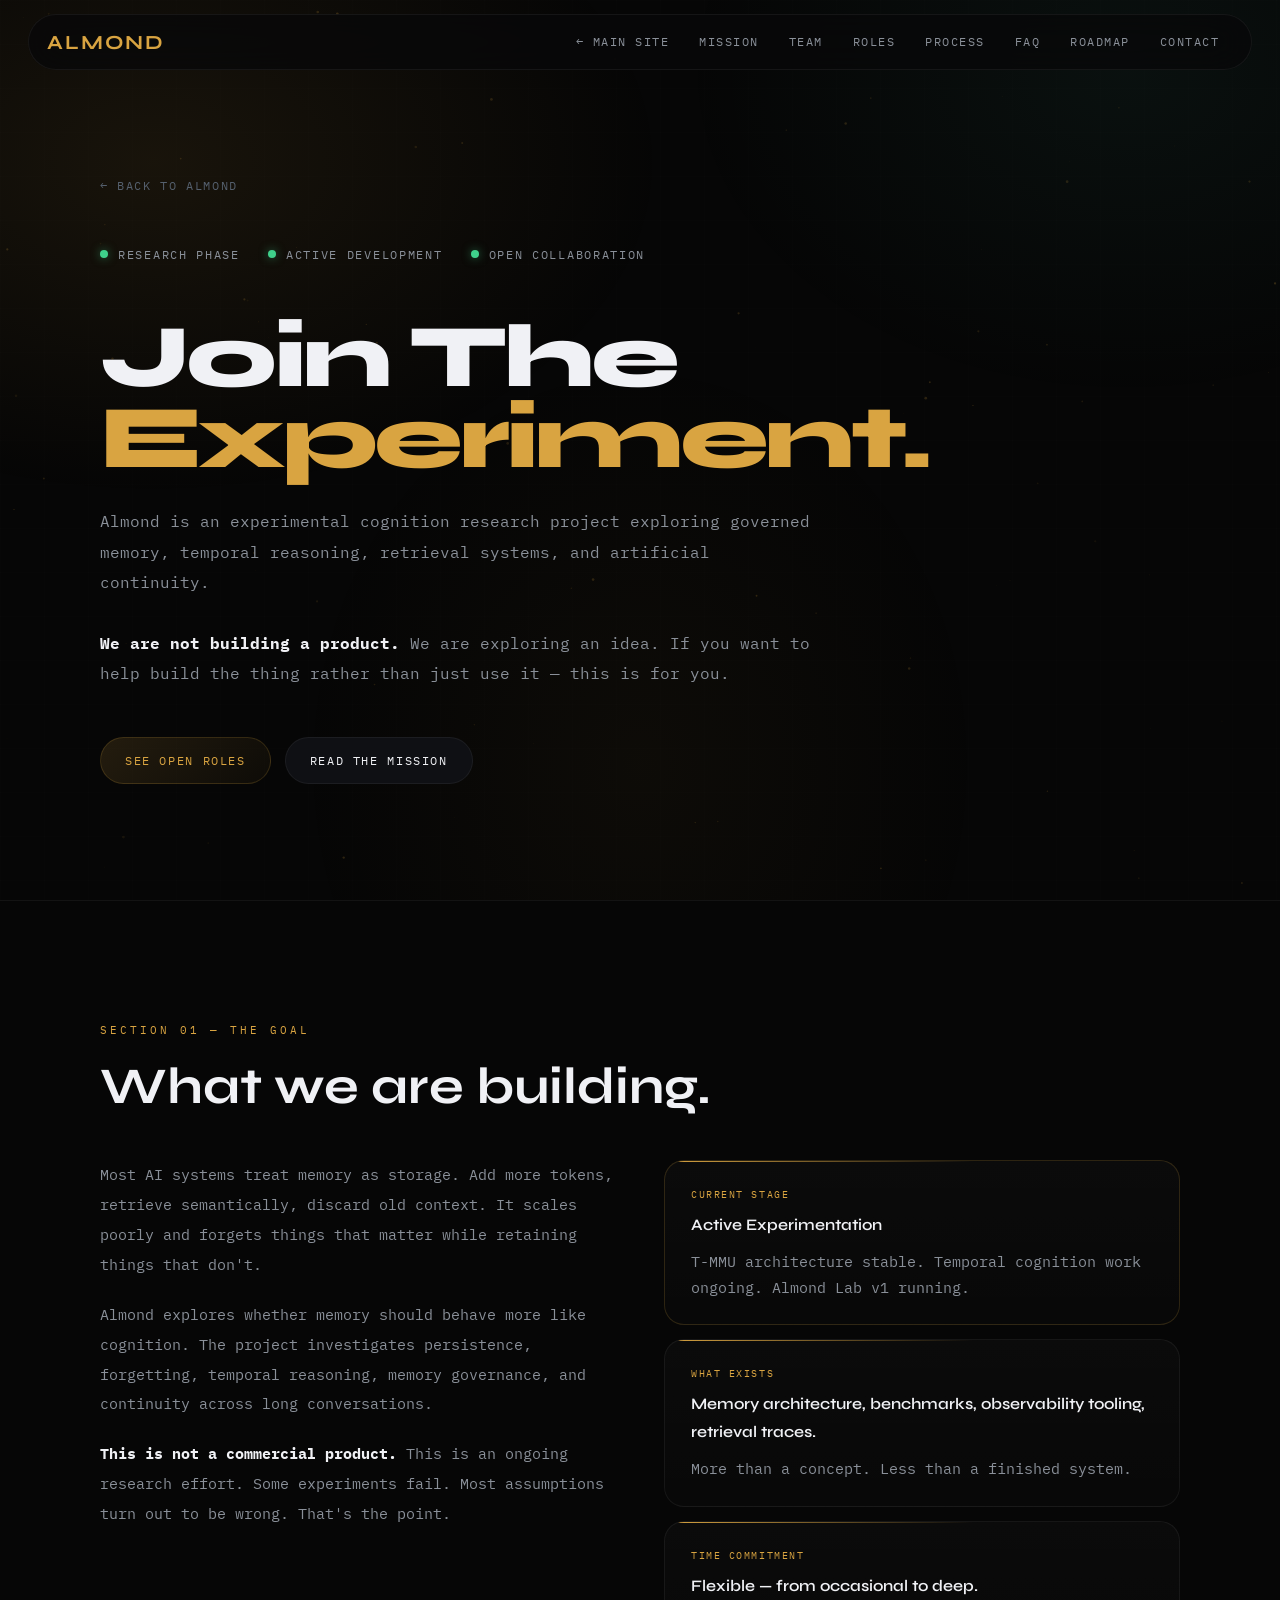
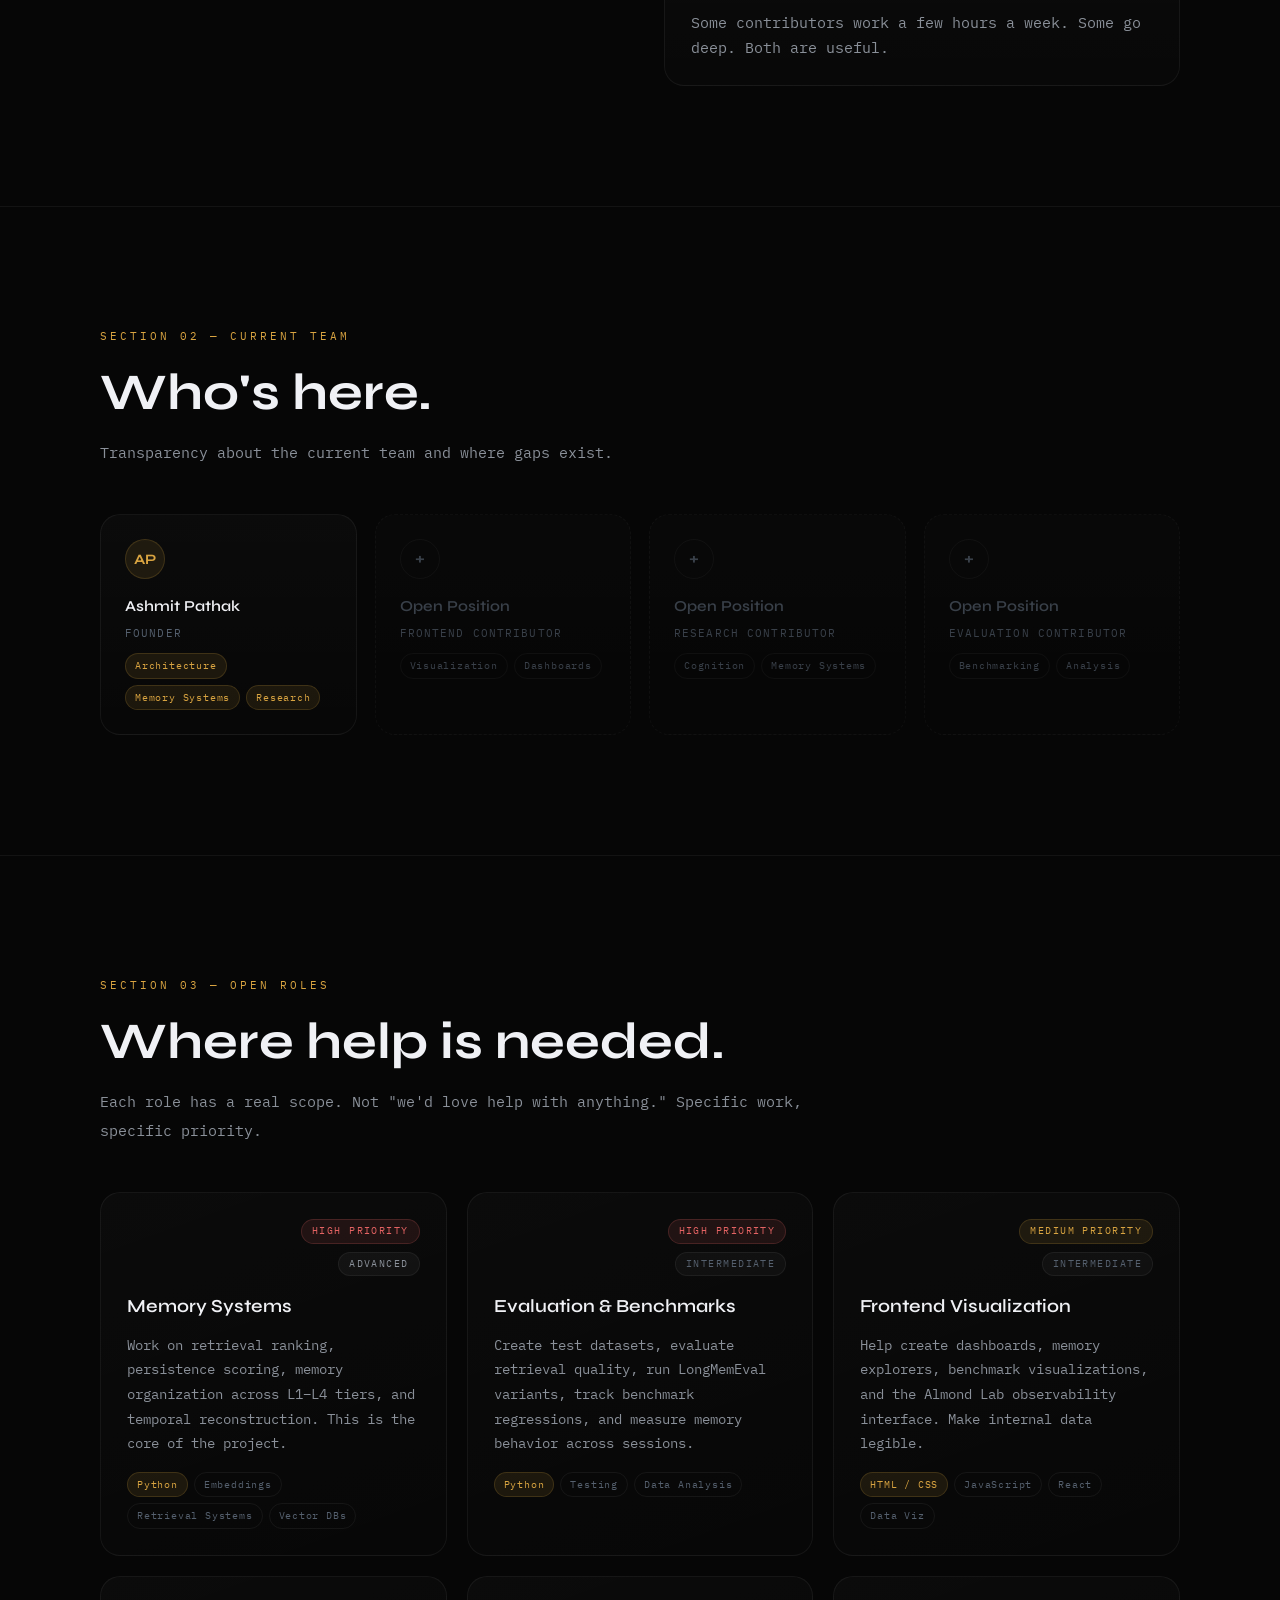
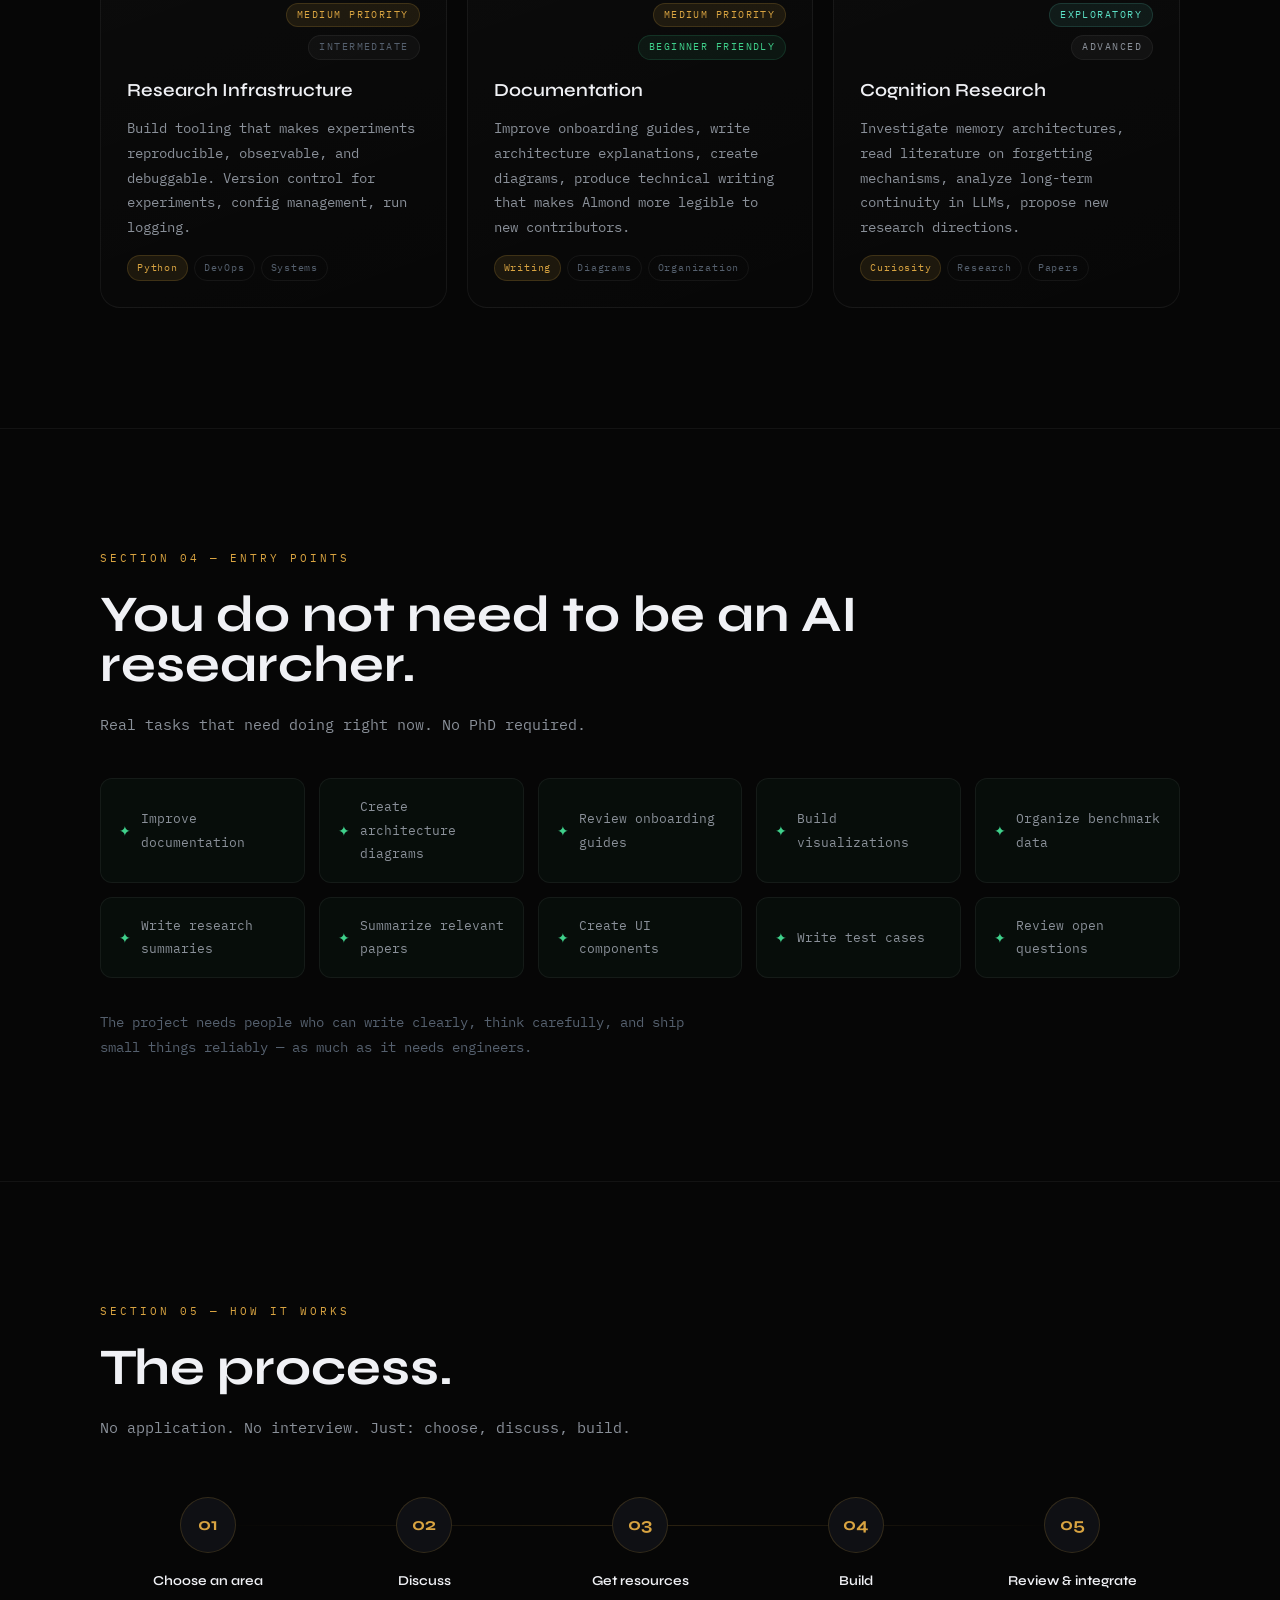
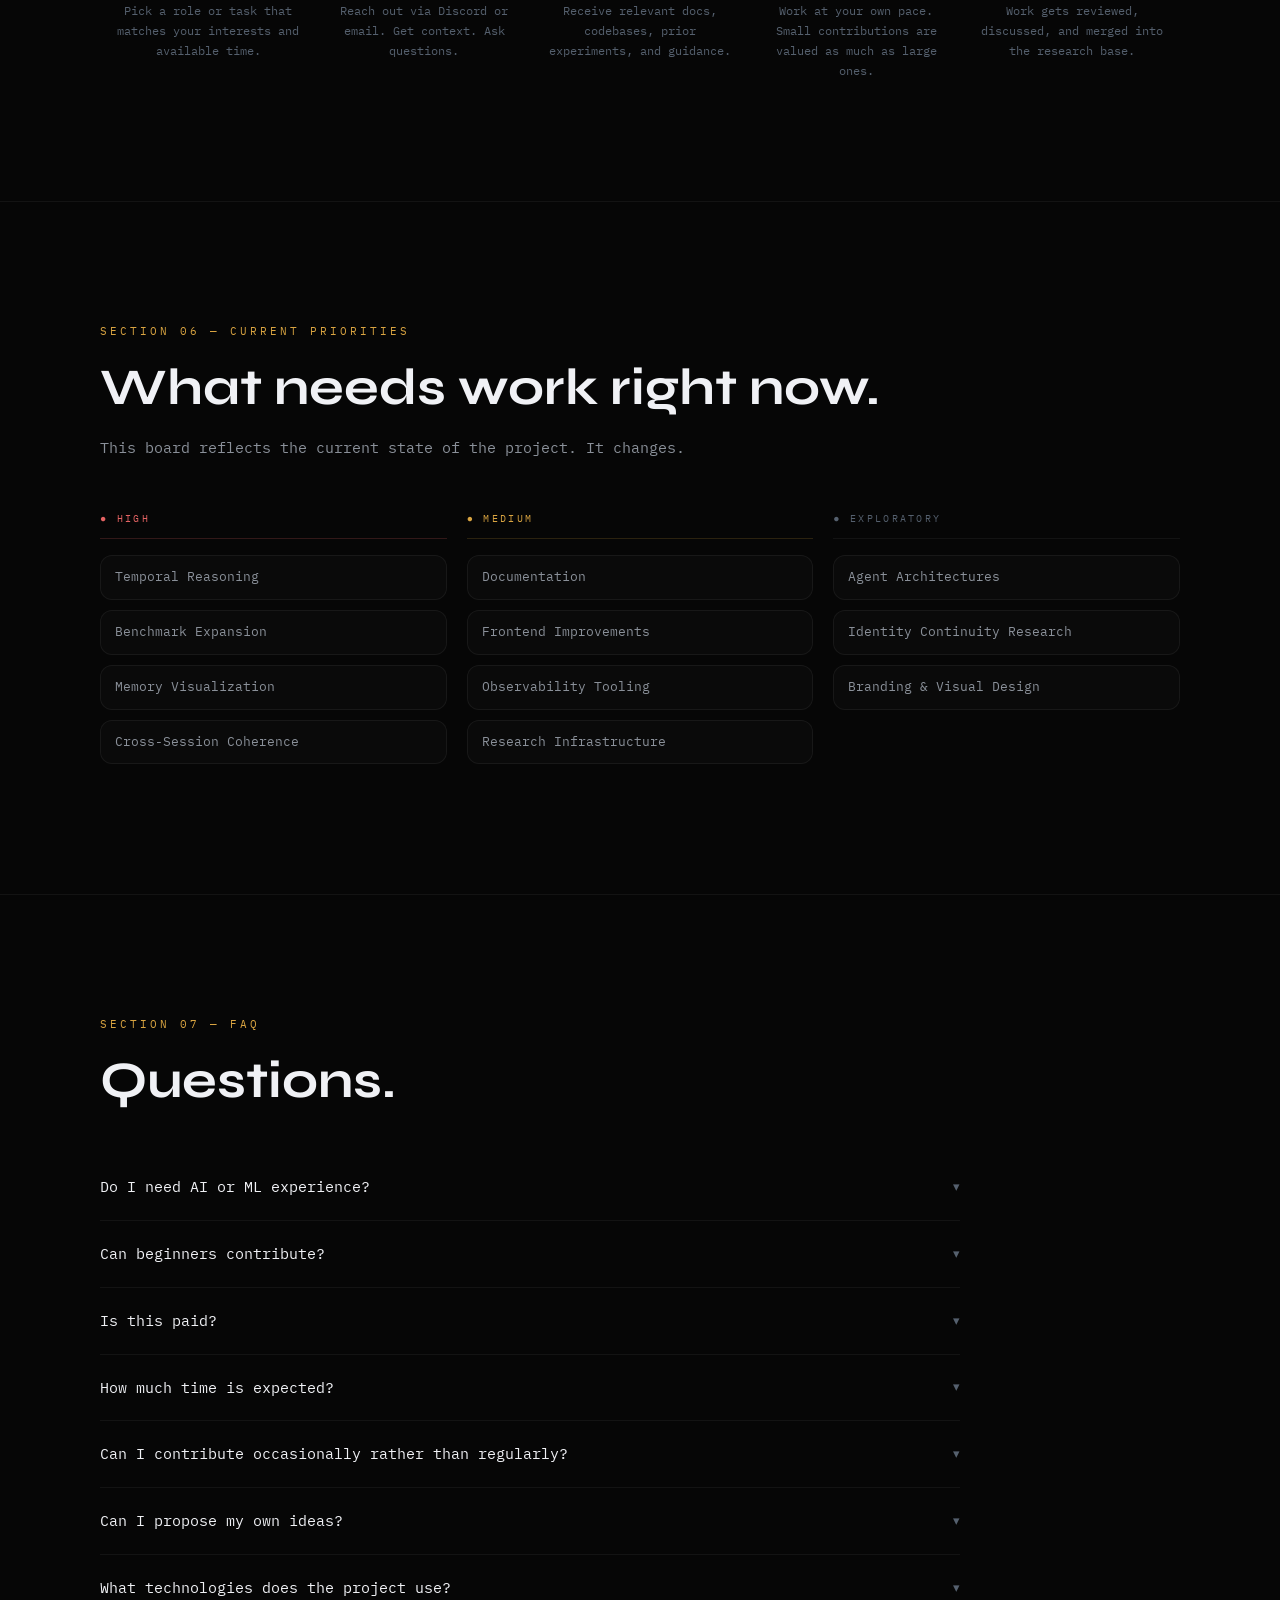
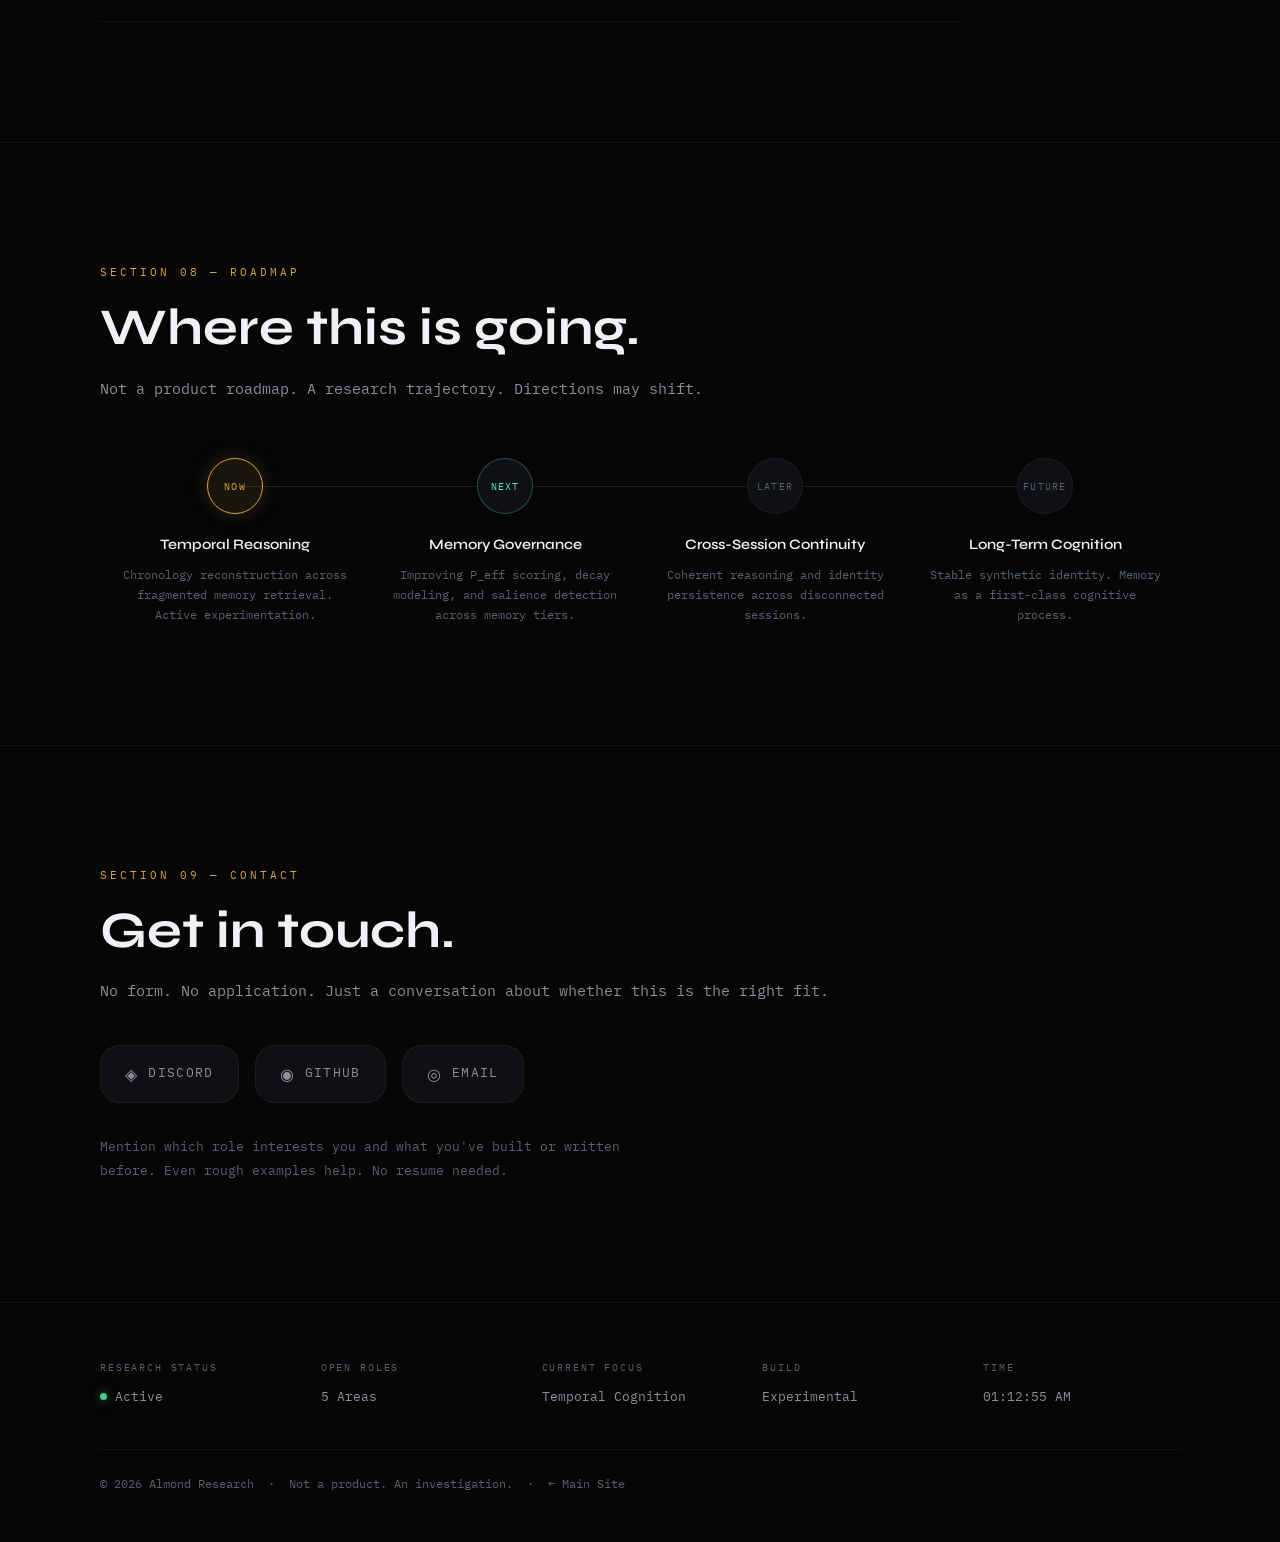
==== commit dfb98164: "Added links to the socials" ====
--- a/onboarding.html
+++ b/onboarding.html
@@ -454,15 +454,15 @@
             <p class="section-subtitle">No form. No application. Just a conversation about whether this is the right fit.</p>
 
             <div class="contact-links">
-                <a href="#" class="contact-link">
+                <a href="https://discord.gg/93uDVZqTw4" class="contact-link">
                     <span class="contact-link-icon">◈</span>
                     Discord
                 </a>
-                <a href="#" class="contact-link">
+                <a href="https://github.com/Ashmit-Pathak018/almondweb" class="contact-link">
                     <span class="contact-link-icon">◉</span>
                     GitHub
                 </a>
-                <a href="mailto:hello@almond.research" class="contact-link">
+                <a href="mailto:pathakasmit34@gmail.com" class="contact-link">
                     <span class="contact-link-icon">◎</span>
                     Email
                 </a>
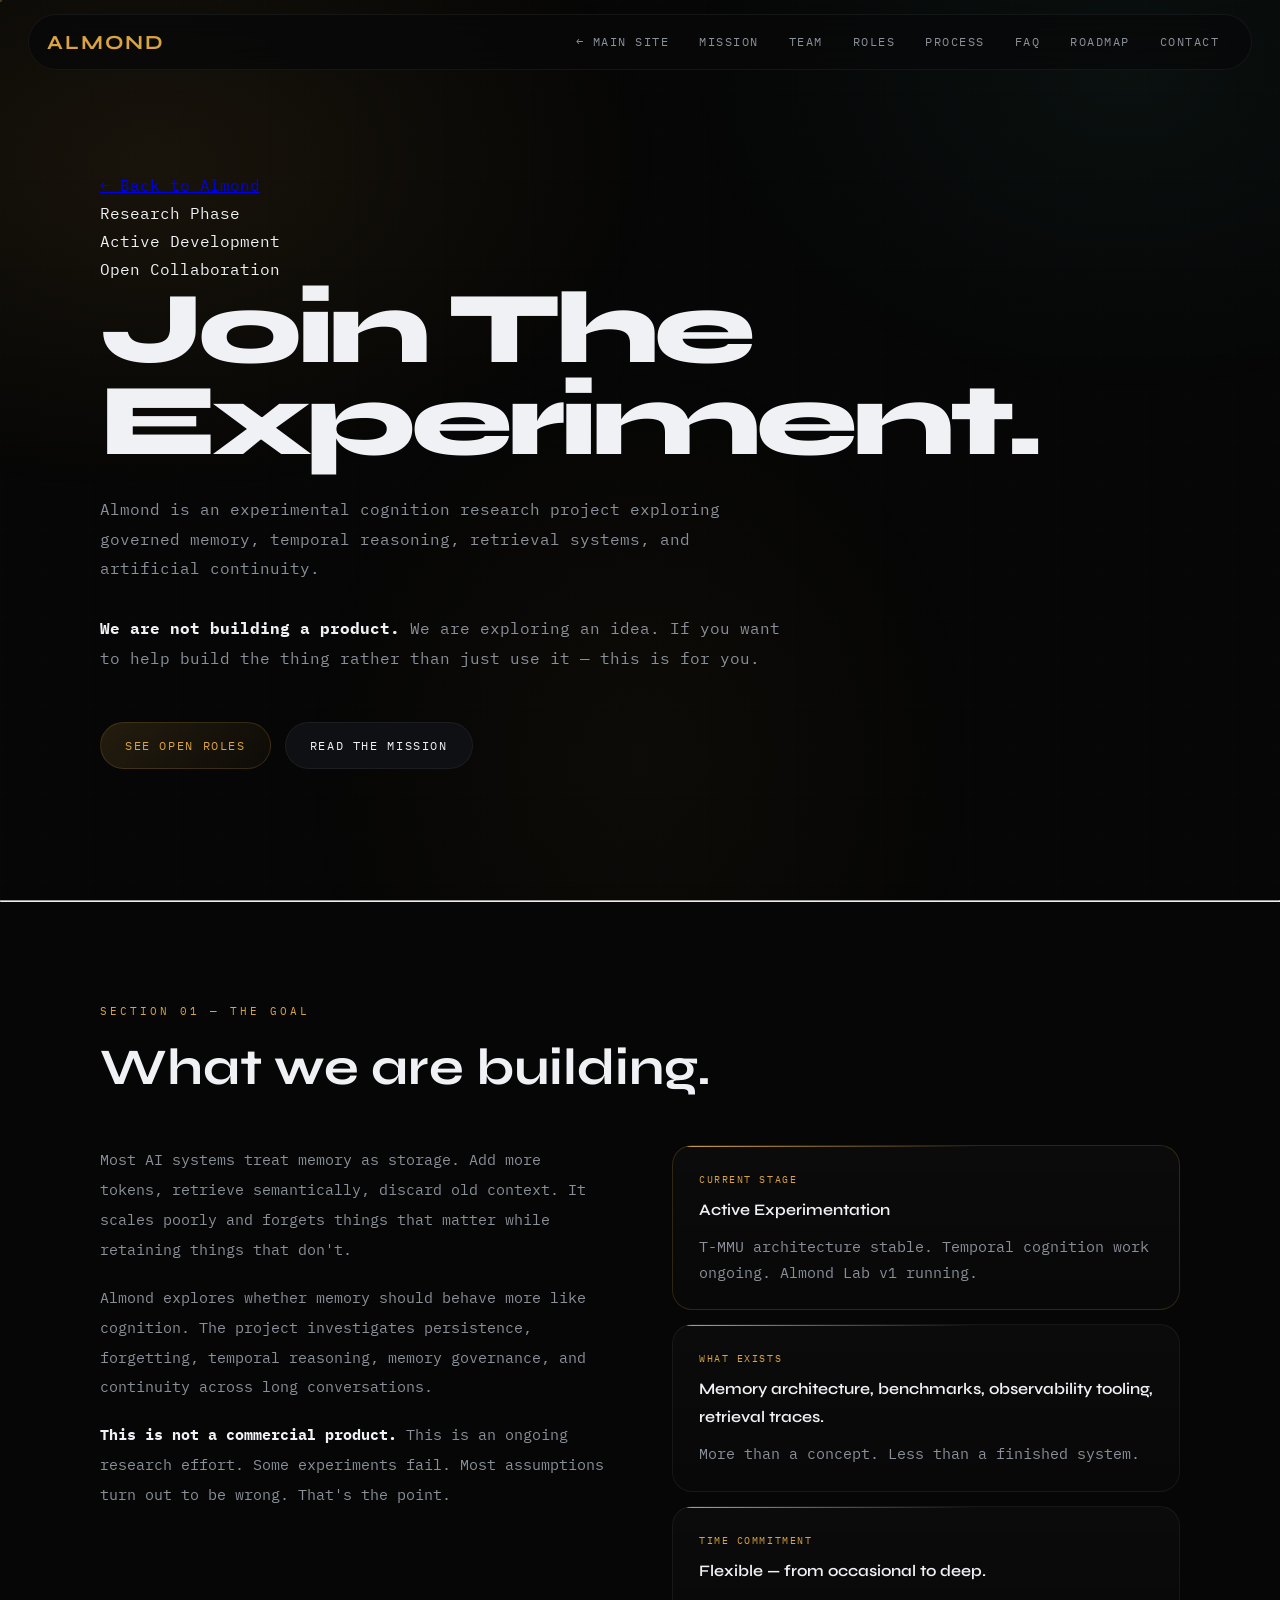
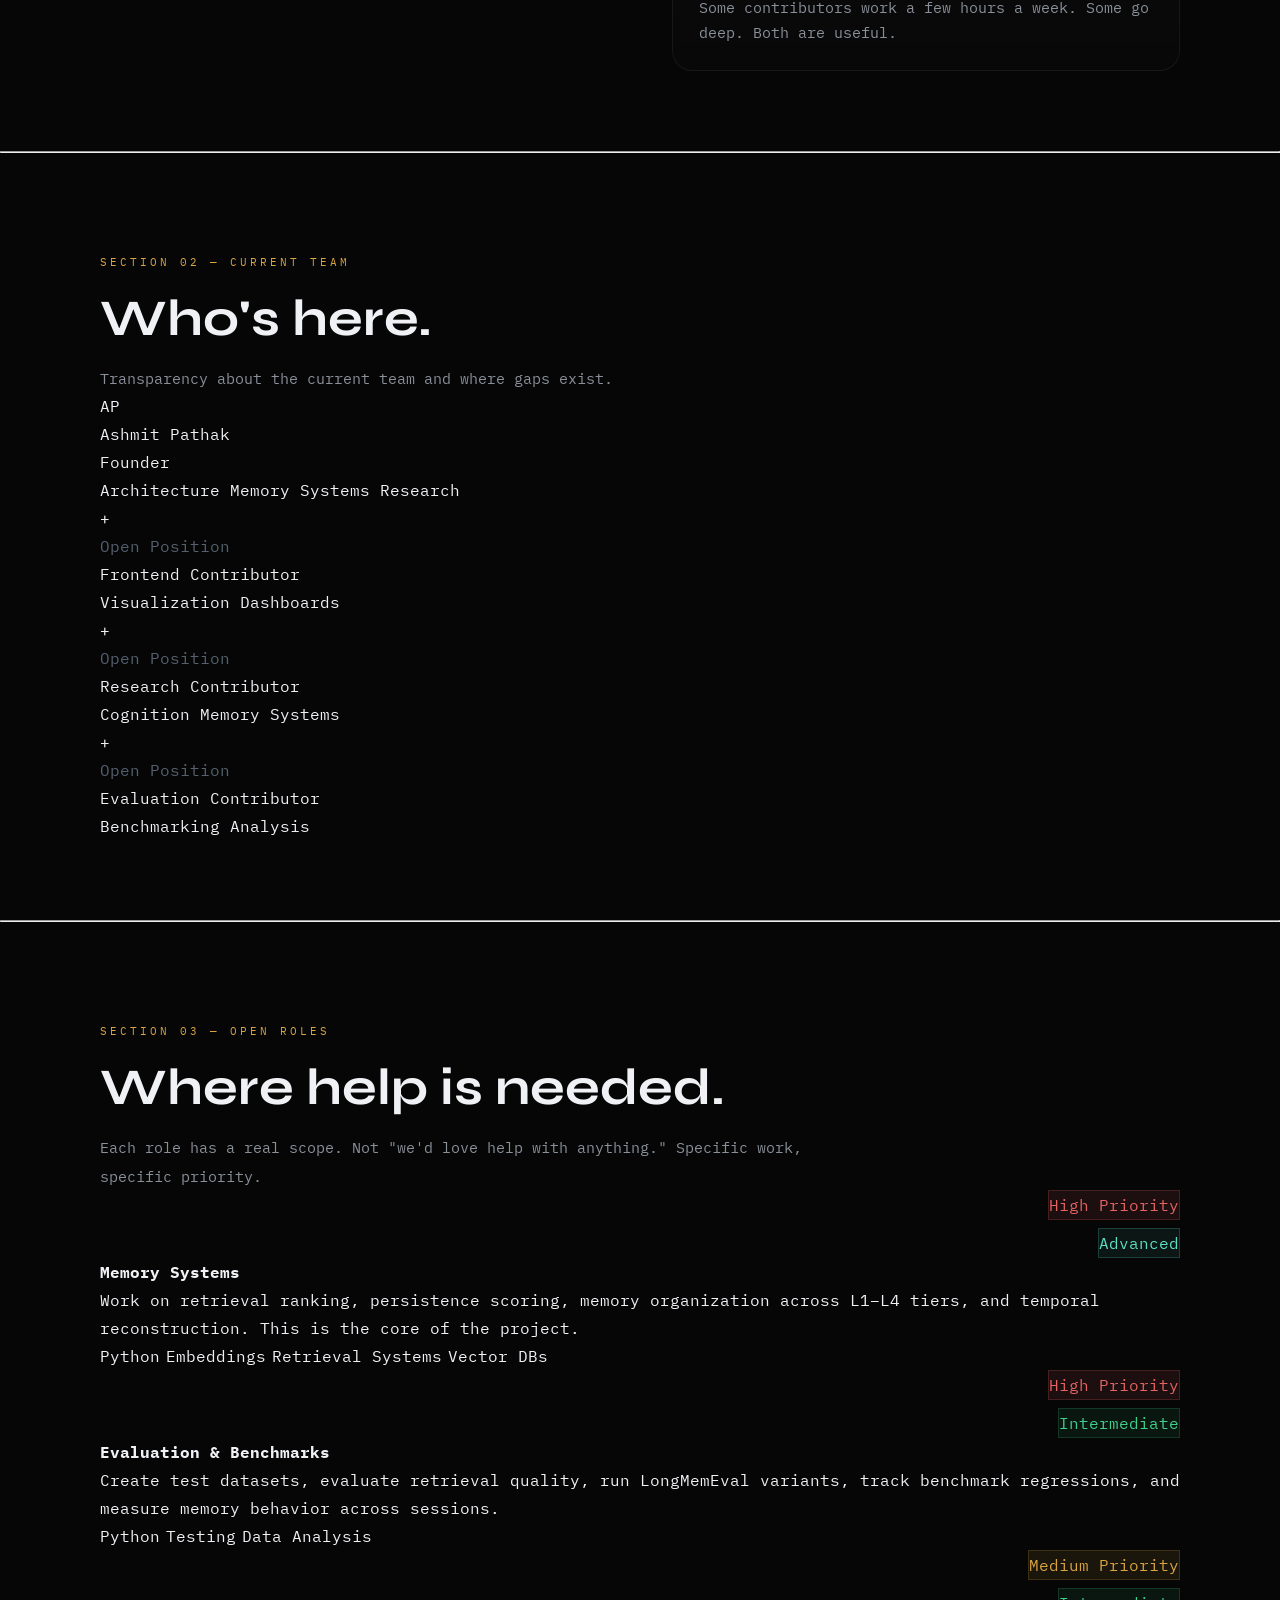
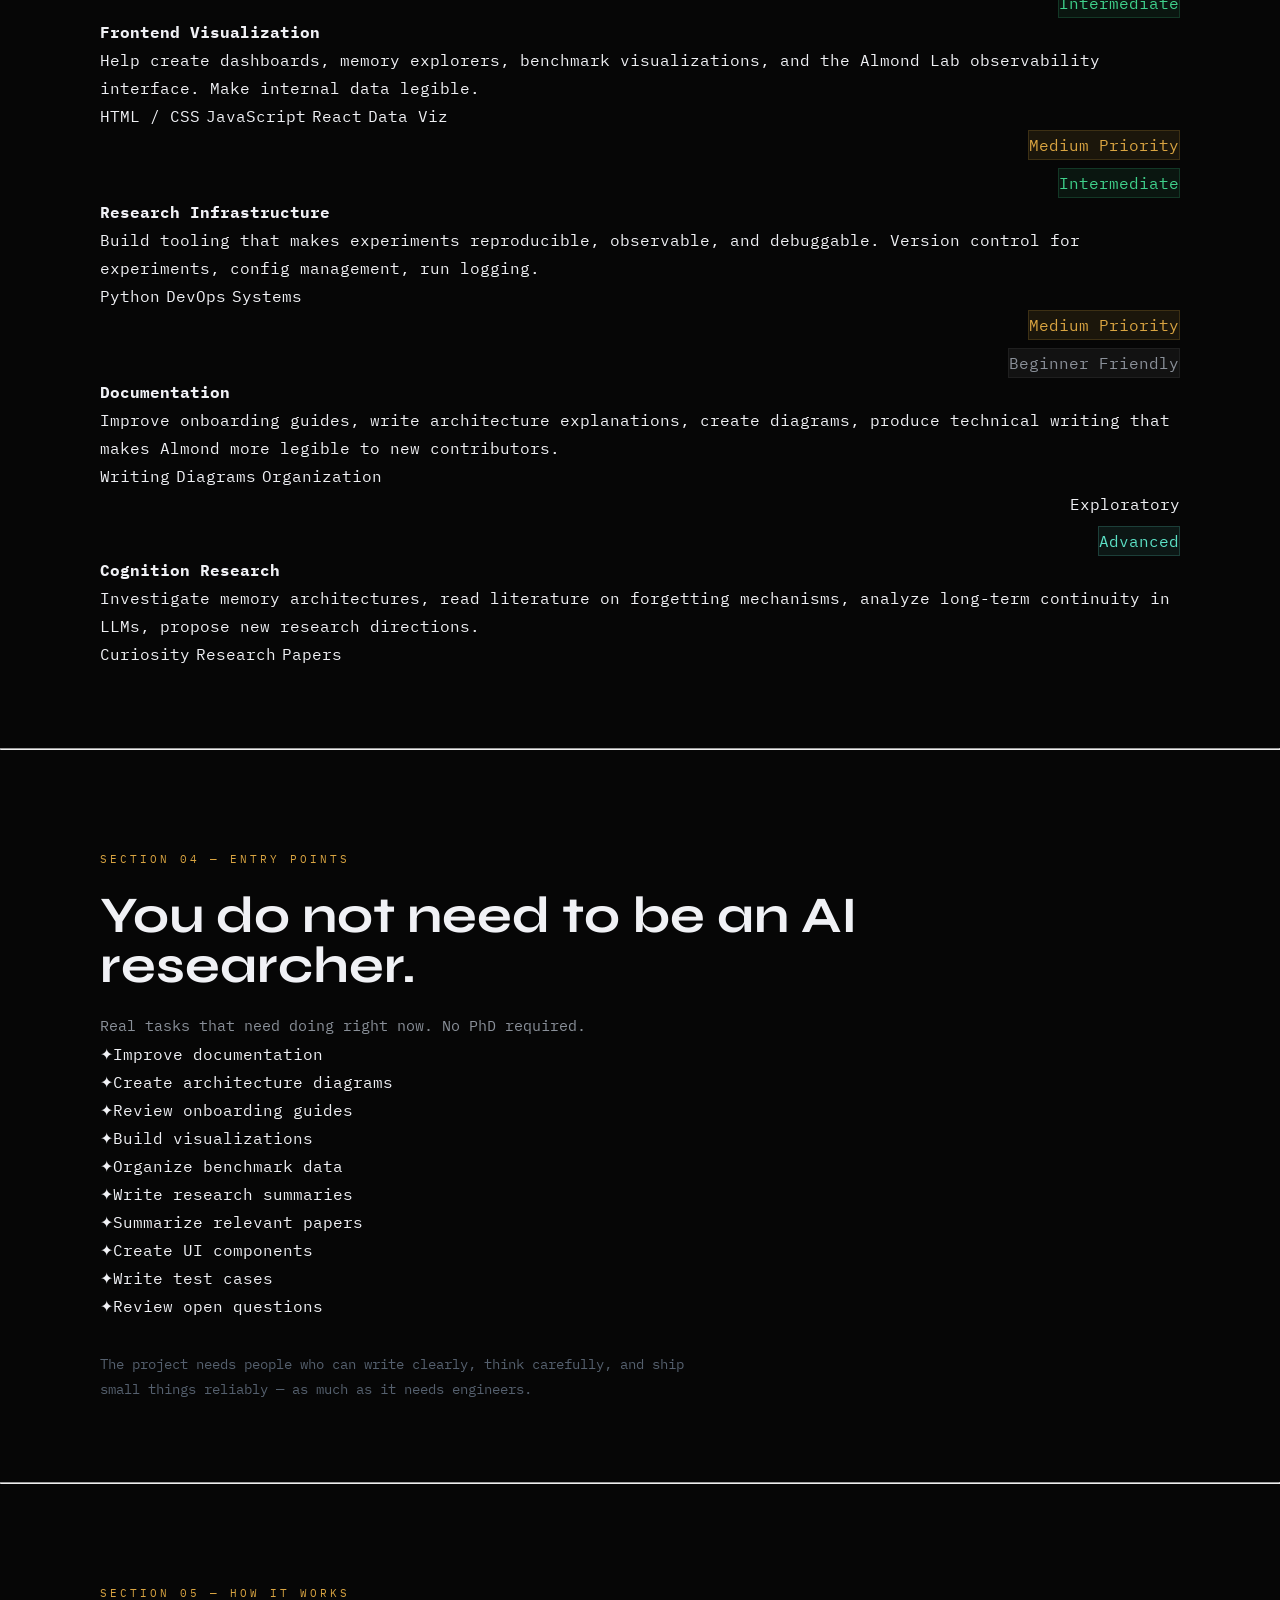
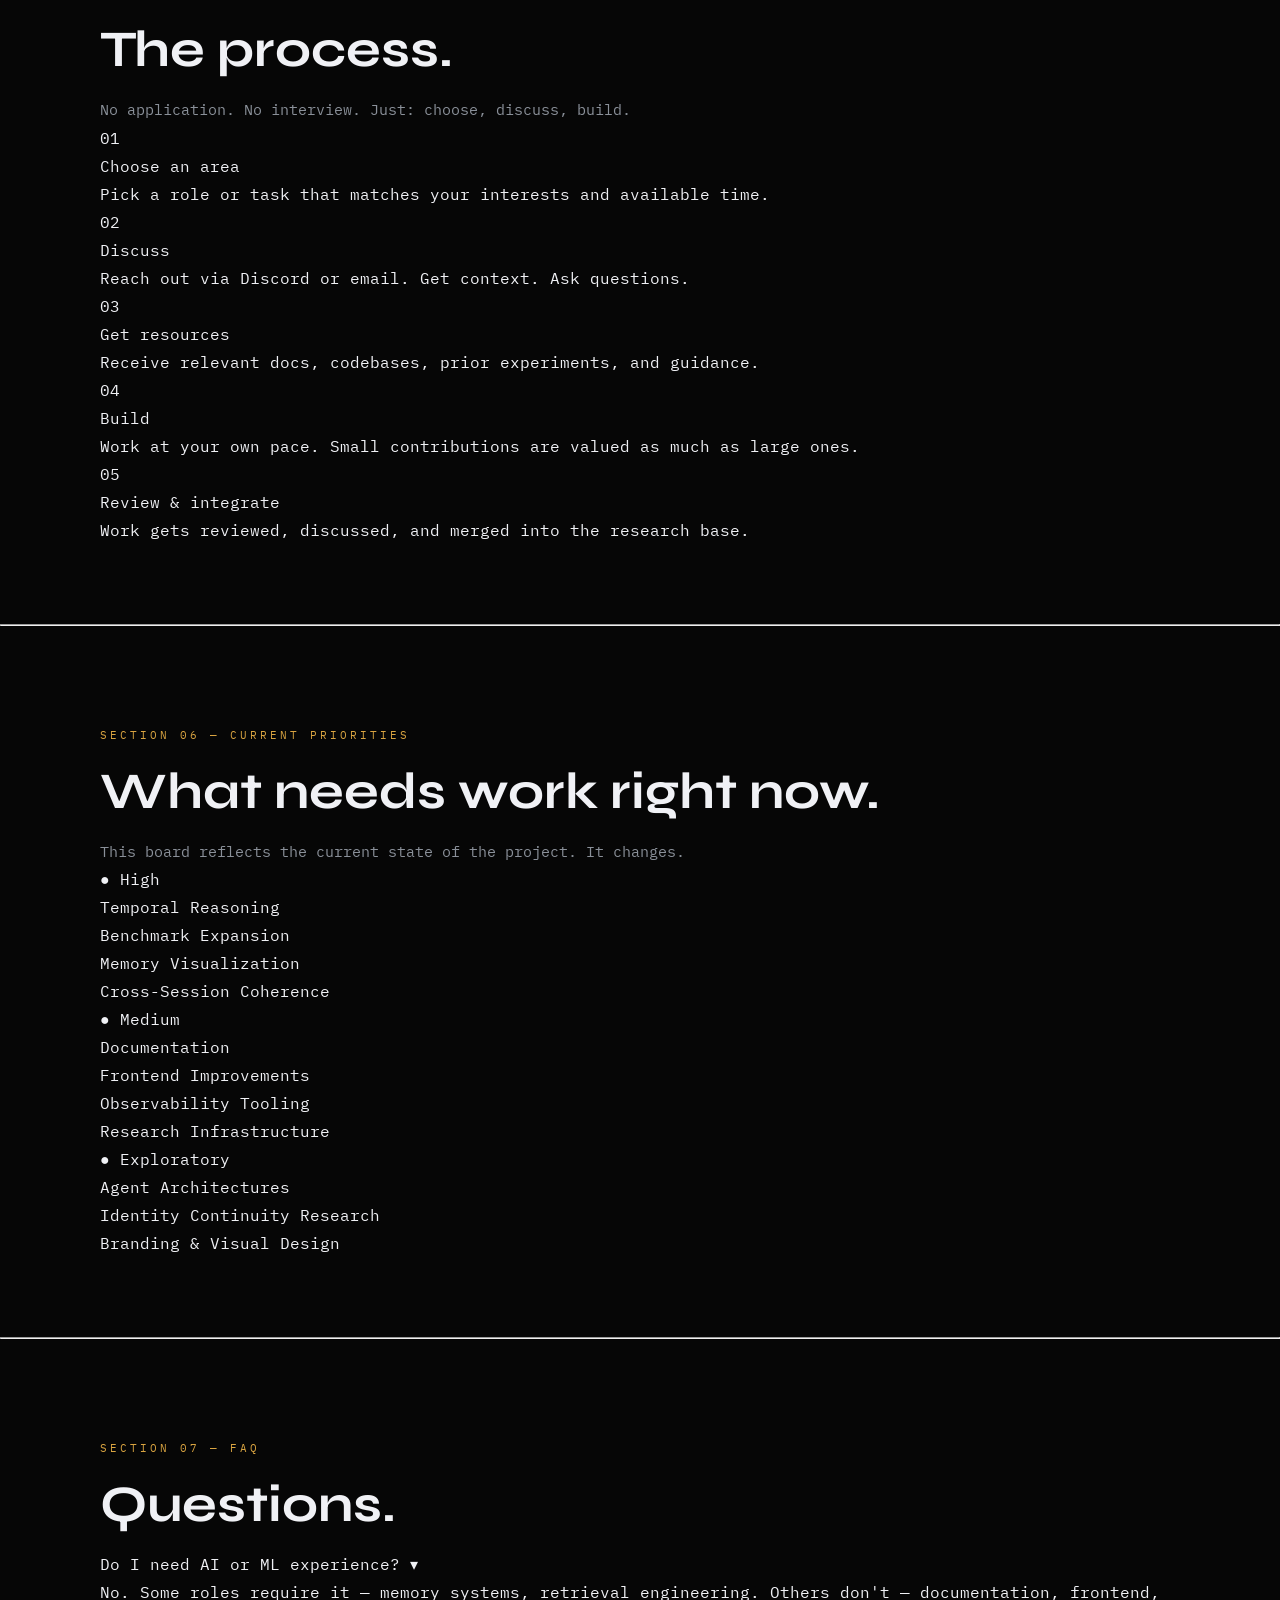
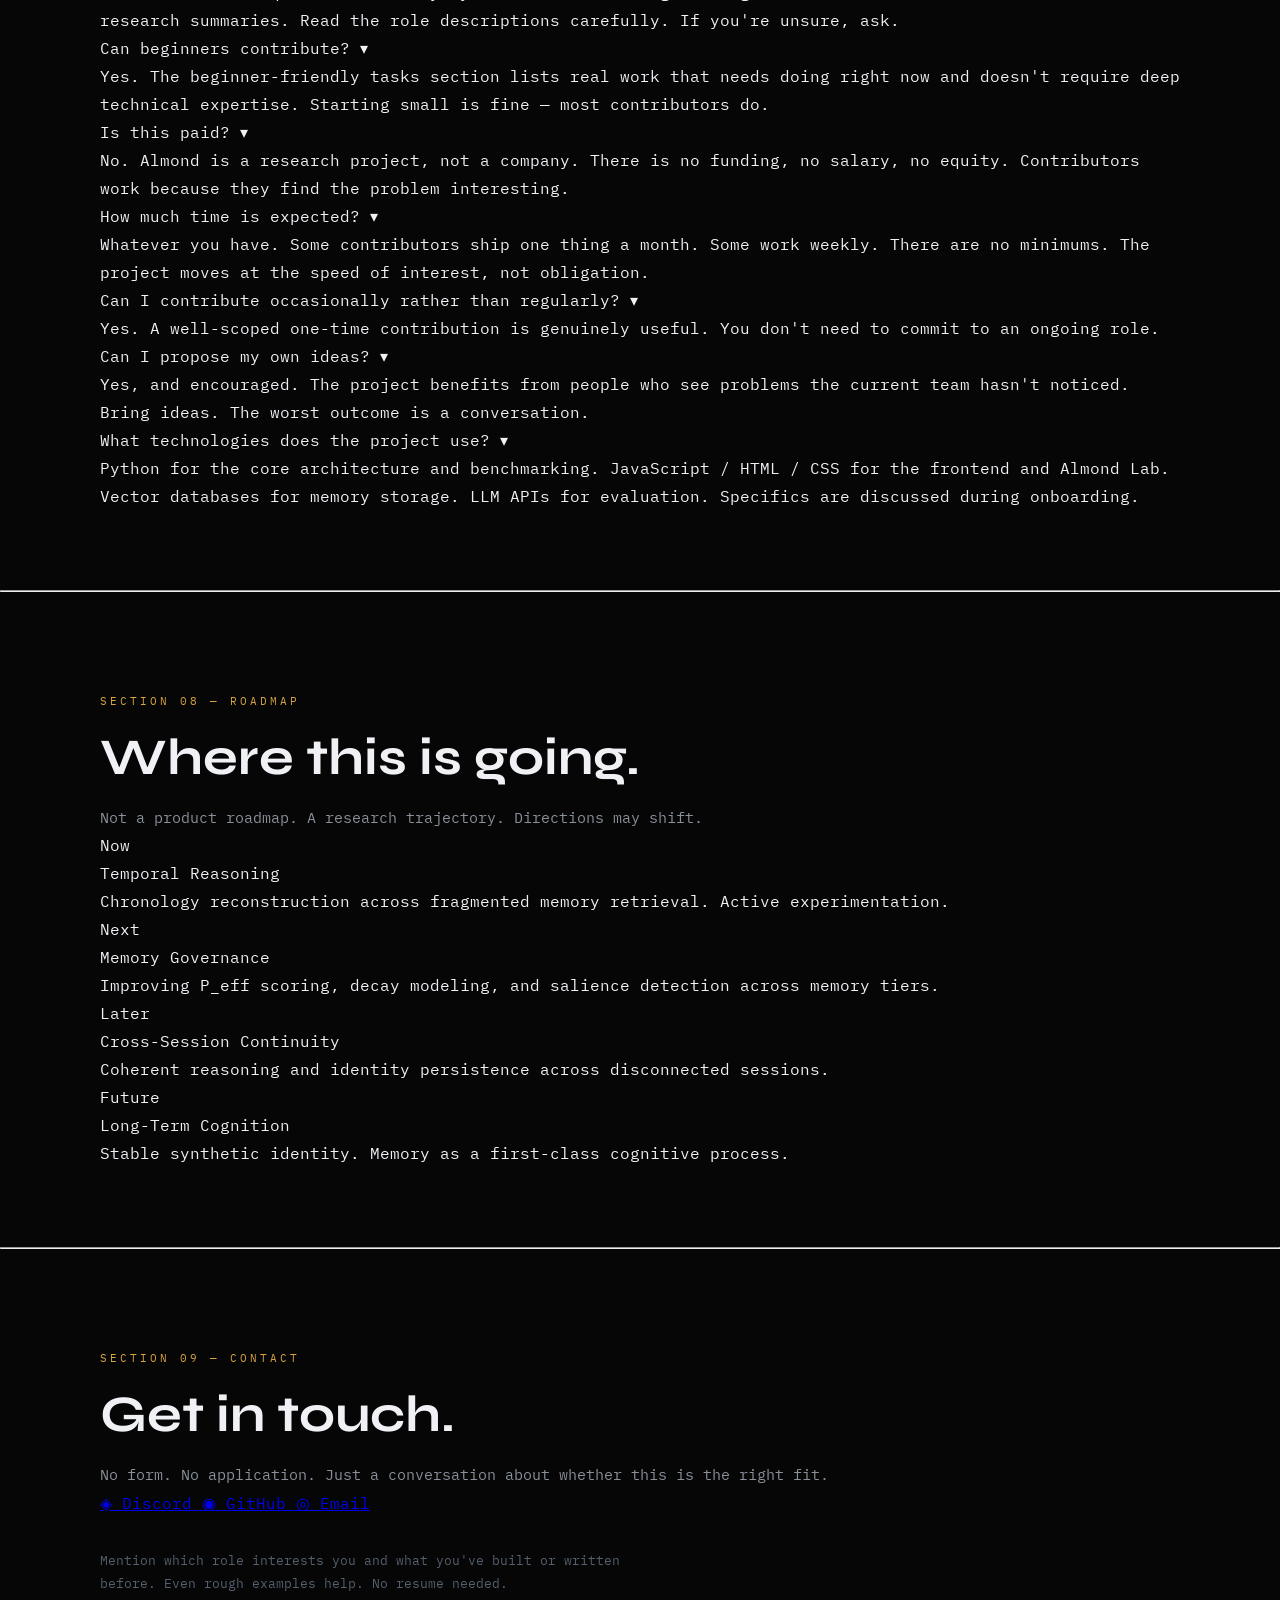
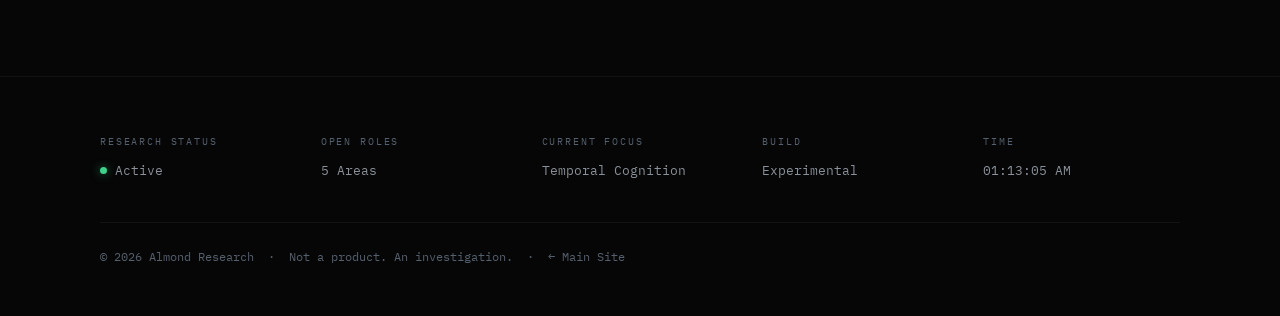
==== commit 0175812a: "Update the codebase with mobile compatibility." ====
--- a/onboarding.html
+++ b/onboarding.html
@@ -28,7 +28,23 @@
             <a href="#roadmap">Roadmap</a>
             <a href="#contact">Contact</a>
         </div>
+        <button class="nav-hamburger" id="hamburger" aria-label="Open menu">
+            <span></span><span></span><span></span>
+        </button>
     </nav>
+
+    <!-- MOBILE MENU -->
+    <div class="mobile-menu" id="mobile-menu">
+        <button class="mobile-menu-close" id="mobile-menu-close" aria-label="Close menu">✕</button>
+        <a href="index.html" onclick="closeMobileMenu()">← Main Site</a>
+        <a href="#what" onclick="closeMobileMenu()">Mission</a>
+        <a href="#team" onclick="closeMobileMenu()">Team</a>
+        <a href="#roles" onclick="closeMobileMenu()">Roles</a>
+        <a href="#process" onclick="closeMobileMenu()">Process</a>
+        <a href="#faq" onclick="closeMobileMenu()">FAQ</a>
+        <a href="#roadmap" onclick="closeMobileMenu()">Roadmap</a>
+        <a href="#contact" onclick="closeMobileMenu()">Contact</a>
+    </div>
 
     <!-- HERO -->
     <div class="ob-hero fade-up">
@@ -62,19 +78,19 @@
             <div class="section-label">Section 01 — The Goal</div>
             <h2 class="section-title">What we are building.</h2>
 
-            <div style="display:grid; grid-template-columns:1fr 1fr; gap:48px; margin-top:48px; align-items:start;">
+            <div class="ob-goal-split">
                 <div>
-                    <p style="color:var(--text-2); font-size:0.96rem; line-height:1.95; margin-bottom:20px;">
+                    <p class="ob-goal-p">
                         Most AI systems treat memory as storage. Add more tokens, retrieve semantically, discard old context. It scales poorly and forgets things that matter while retaining things that don't.
                     </p>
-                    <p style="color:var(--text-2); font-size:0.96rem; line-height:1.95; margin-bottom:20px;">
+                    <p class="ob-goal-p">
                         Almond explores whether memory should behave more like cognition. The project investigates persistence, forgetting, temporal reasoning, memory governance, and continuity across long conversations.
                     </p>
-                    <p style="color:var(--text-2); font-size:0.96rem; line-height:1.95;">
+                    <p class="ob-goal-p">
                         <strong style="color:var(--text);">This is not a commercial product.</strong> This is an ongoing research effort. Some experiments fail. Most assumptions turn out to be wrong. That's the point.
                     </p>
                 </div>
-                <div style="display:flex; flex-direction:column; gap:14px;">
+                <div class="ob-goal-cards">
                     <div class="card" style="border-color:var(--border-amber);">
                         <span class="card-tag">Current Stage</span>
                         <h3 style="font-size:1rem;">Active Experimentation</h3>
@@ -454,15 +470,15 @@
             <p class="section-subtitle">No form. No application. Just a conversation about whether this is the right fit.</p>
 
             <div class="contact-links">
-                <a href="https://discord.gg/93uDVZqTw4" class="contact-link">
+                <a href="#" class="contact-link">
                     <span class="contact-link-icon">◈</span>
                     Discord
                 </a>
-                <a href="https://github.com/Ashmit-Pathak018/almondweb" class="contact-link">
+                <a href="#" class="contact-link">
                     <span class="contact-link-icon">◉</span>
                     GitHub
                 </a>
-                <a href="mailto:pathakasmit34@gmail.com" class="contact-link">
+                <a href="mailto:hello@almond.research" class="contact-link">
                     <span class="contact-link-icon">◎</span>
                     Email
                 </a>
--- a/css/style.css
+++ b/css/style.css
@@ -883,26 +883,189 @@
 
 .fade-up.visible { opacity: 1; transform: translateY(0); }
 
-/* === RESPONSIVE === */
-@media (max-width: 1000px) {
-    section { padding: 120px 28px 100px; }
+/* === HAMBURGER MENU === */
+.nav-hamburger {
+    display: none;
+    flex-direction: column;
+    justify-content: center;
+    gap: 5px;
+    width: 36px;
+    height: 36px;
+    cursor: pointer;
+    padding: 6px;
+    border-radius: 8px;
+    border: 1px solid var(--border);
+    background: transparent;
+    transition: border-color 0.2s ease;
+    flex-shrink: 0;
+}
+
+.nav-hamburger:hover { border-color: var(--border-amber); }
+
+.nav-hamburger span {
+    display: block;
+    width: 100%;
+    height: 1px;
+    background: var(--text-2);
+    border-radius: 999px;
+    transition: all 0.3s ease;
+    transform-origin: center;
+}
+
+.nav-hamburger.open span:nth-child(1) { transform: translateY(6px) rotate(45deg); background: var(--amber); }
+.nav-hamburger.open span:nth-child(2) { opacity: 0; transform: scaleX(0); }
+.nav-hamburger.open span:nth-child(3) { transform: translateY(-6px) rotate(-45deg); background: var(--amber); }
+
+/* Mobile drawer */
+.mobile-menu {
+    display: none;
+    position: fixed;
+    top: 0; left: 0; right: 0; bottom: 0;
+    background: rgba(6,6,6,0.97);
+    backdrop-filter: blur(20px);
+    z-index: 998;
+    flex-direction: column;
+    justify-content: center;
+    align-items: center;
+    gap: 8px;
+    opacity: 0;
+    transition: opacity 0.3s ease;
+    pointer-events: none;
+}
+
+.mobile-menu.open {
+    opacity: 1;
+    pointer-events: all;
+}
+
+.mobile-menu a {
+    text-decoration: none;
+    font-family: var(--display);
+    font-size: 1.6rem;
+    font-weight: 700;
+    color: var(--text-2);
+    letter-spacing: 0.04em;
+    padding: 10px 24px;
+    border-radius: 999px;
+    transition: color 0.2s ease, background 0.2s ease;
+}
+
+.mobile-menu a:hover,
+.mobile-menu a.active { color: var(--amber); background: var(--amber-soft); }
+
+.mobile-menu-close {
+    position: absolute;
+    top: 20px;
+    right: 20px;
+    background: transparent;
+    border: 1px solid var(--border);
+    color: var(--text-3);
+    width: 36px;
+    height: 36px;
+    border-radius: 8px;
+    font-size: 1rem;
+    cursor: pointer;
+    display: flex;
+    align-items: center;
+    justify-content: center;
+    transition: all 0.2s ease;
+}
+
+.mobile-menu-close:hover { border-color: var(--border-amber); color: var(--amber); }
+
+/* === TABLET — 1024px === */
+@media (max-width: 1024px) {
+    section { padding: 130px 48px 110px; }
     .arch-layout { grid-template-columns: 1fr; }
     .philosophy-split { grid-template-columns: 1fr; }
     .observation-note { position: static; }
     .retrieval-trace { position: static; }
-    footer { padding: 48px 28px 40px; }
-}
-
+    footer { padding: 48px 48px 40px; }
+    .footer-status-grid { grid-template-columns: repeat(3, 1fr); }
+}
+
+/* === MOBILE — 768px === */
 @media (max-width: 768px) {
-    .navbar { width: calc(100% - 20px); }
+    /* Navbar */
+    .navbar { width: calc(100% - 24px); padding: 8px 14px; }
     .nav-links { display: none; }
-    .hero-title { font-size: 4rem; }
-    .section-title { font-size: 2.2rem; }
-    .manifesto-main { font-size: 1.3rem; }
-    .hero-quote-large { font-size: 1.7rem; }
-    .timeline-item { grid-template-columns: 64px 16px 1fr; }
-    .research-board { grid-template-columns: 1fr; }
-    .lab-grid { grid-template-columns: 1fr; }
+    .nav-hamburger { display: flex; }
+
+    /* Sections */
+    section { padding: 100px 22px 80px; }
+
+    /* Hero */
+    .hero { padding-top: 80px; }
+    .hero-questions { min-height: 60vh; gap: 0; }
+    .hq-1 { font-size: clamp(1.2rem, 5.5vw, 1.8rem); margin-bottom: 36px; }
+    .hq-2 { font-size: clamp(0.85rem, 3.5vw, 1.1rem); margin-left: 0; margin-bottom: 28px; }
+    .hq-3 { font-size: clamp(0.9rem, 4vw, 1.2rem); margin-bottom: 36px; }
+    .hq-4 { font-size: clamp(1.3rem, 6vw, 2rem); margin-bottom: 32px; }
+    .hq-5 { font-size: clamp(0.8rem, 3vw, 1rem); margin-left: 0; margin-bottom: 28px; }
+    .hq-6 { font-size: clamp(1rem, 4.5vw, 1.4rem); }
+    .hero-reveal { padding-top: 48px; padding-bottom: 32px; }
+    .hero-title { font-size: clamp(3.2rem, 14vw, 5rem); }
+    .hero-sub { font-size: 0.92rem; }
+    .hero-quote-large { font-size: clamp(1.4rem, 6vw, 2rem); margin-bottom: 32px; }
+
+    /* Titles */
+    .section-title { font-size: clamp(1.8rem, 8vw, 2.4rem); }
+    .manifesto-main { font-size: clamp(1.1rem, 5vw, 1.5rem); }
+
+    /* Cards */
+    .card-grid { grid-template-columns: 1fr; gap: 16px; }
+    .research-board { grid-template-columns: 1fr; gap: 14px; }
+    .metrics { grid-template-columns: repeat(2, 1fr); gap: 12px; }
+    .metric-card { padding: 18px; }
+    .metric-value { font-size: 2rem; }
+
+    /* Formula */
+    .formula-wrapper { padding: 22px; }
+    .formula { font-size: clamp(1.1rem, 5vw, 1.8rem); }
+    .fvar { font-size: 0.76rem; flex-direction: column; gap: 2px; }
+    .fvar span { min-width: unset; }
+    .peff-examples { margin-top: 36px; }
+
+    /* Architecture */
+    .arch-layout { grid-template-columns: 1fr; gap: 20px; }
+    .arch-cards { gap: 14px; }
+
+    /* Timeline */
+    .timeline::before { left: 56px; }
+    .timeline-item { grid-template-columns: 56px 16px 1fr; gap: 0 16px; }
+    .timeline-meta { font-size: 0.62rem; }
+
+    /* Lab panels */
+    .lab-grid { grid-template-columns: 1fr; gap: 14px; }
+    .lab-panel-body { overflow-x: auto; }
+    .log-line { font-size: 0.68rem; }
+    .log-key { min-width: 100px; }
+
+    /* Peff bar */
+    .peff-examples { max-width: 100%; }
+
+    /* Quote */
+    .quote-block { margin-top: 80px; }
+    .quote-block p { font-size: clamp(1.2rem, 5vw, 1.6rem); }
+
+    /* Philosophy */
+    .philosophy-split { grid-template-columns: 1fr; gap: 24px; }
+    .philosophy-cards { gap: 14px; }
+
+    /* Questions grid */
+    .question-grid { grid-template-columns: 1fr; }
+
+    /* Roles */
+    .roles-grid { grid-template-columns: 1fr; }
+
+    /* Footer */
+    footer { padding: 40px 22px 32px; }
+    .footer-status-grid { grid-template-columns: repeat(2, 1fr); gap: 20px; }
+    .footer-bottom { font-size: 0.68rem; }
+
+    /* btn group stacks */
+    .btn-group { flex-direction: column; align-items: flex-start; gap: 10px; }
+    .btn { padding: 13px 22px; font-size: 0.76rem; text-align: center; }
 }
 
 
@@ -1017,6 +1180,20 @@
     align-items: start;
 }
 
+.ob-goal-cards {
+    display: flex;
+    flex-direction: column;
+    gap: 14px;
+}
+
+.ob-goal-p {
+    color: var(--text-2);
+    font-size: 0.96rem;
+    line-height: 1.95;
+    margin-bottom: 18px;
+}
+
+/* legacy selector kept for compatibility */
 .ob-goal-text p {
     color: var(--text-2);
     font-size: 0.96rem;
@@ -1582,530 +1759,95 @@
     background: rgba(217,164,65,0.18) !important;
 }
 
-/* === OB PAGE — shared with onboarding.html === */
-.ob-page { font-family: var(--mono); }
-
-.ob-hero {
-    min-height: 100vh;
-    display: flex;
-    flex-direction: column;
-    justify-content: center;
-    padding: 160px 100px 100px;
-    max-width: 1500px;
-    margin: 0 auto;
-}
-
-.ob-status-row {
-    display: flex;
-    gap: 28px;
-    flex-wrap: wrap;
-    margin-bottom: 52px;
-}
-
-.ob-status-item {
-    display: flex;
-    align-items: center;
-    gap: 10px;
-    font-size: 0.76rem;
-    color: var(--text-2);
-    text-transform: uppercase;
-    letter-spacing: 0.14em;
-}
-
-.ob-status-item .sdot {
-    width: 8px; height: 8px;
-    border-radius: 50%;
-    background: var(--green);
-    box-shadow: 0 0 10px rgba(63,208,139,0.5);
-    animation: pulse 2.2s infinite;
-    flex-shrink: 0;
-}
-
-.ob-title {
-    font-family: var(--display);
-    font-size: clamp(3rem, 7vw, 7rem);
-    line-height: 0.9;
-    font-weight: 800;
-    letter-spacing: -0.04em;
-    margin-bottom: 28px;
-}
-
-.ob-title .ob-accent { color: var(--amber); }
-
-.ob-sub {
-    max-width: 720px;
-    color: var(--text-2);
-    font-size: 1rem;
-    line-height: 1.9;
-    margin-bottom: 48px;
-}
-
-.ob-sub strong { color: var(--text); }
-
-.ob-section {
-    padding: 120px 100px;
-    max-width: 1500px;
-    margin: 0 auto;
-    position: relative;
-}
-
-.ob-section-inner {
-    max-width: 1200px;
-}
-
-/* === TEAM GRID === */
-.team-grid {
-    display: grid;
-    grid-template-columns: repeat(auto-fill, minmax(220px, 1fr));
-    gap: 18px;
-    margin-top: 48px;
-}
-
-.team-card {
-    padding: 24px;
-    border-radius: var(--radius);
-    border: 1px solid var(--border);
-    background: linear-gradient(180deg, rgba(255,255,255,0.025), rgba(255,255,255,0.008));
-    transition: border-color 0.2s ease;
-}
-
-.team-card:hover { border-color: var(--border-amber); }
-
-.team-card.team-open {
-    border-style: dashed;
-    opacity: 0.65;
-}
-
-.team-card.team-open:hover { opacity: 1; }
-
-.team-avatar {
-    width: 40px; height: 40px;
-    border-radius: 50%;
-    background: var(--amber-soft);
-    border: 1px solid var(--border-amber);
-    display: flex;
-    align-items: center;
-    justify-content: center;
-    font-family: var(--display);
-    font-weight: 700;
-    font-size: 0.9rem;
-    color: var(--amber);
-    margin-bottom: 14px;
-    flex-shrink: 0;
-}
-
-.team-avatar.open-avatar {
-    background: transparent;
-    border-color: var(--border);
-    color: var(--text-3);
-    font-size: 1.1rem;
-}
-
-.team-name {
-    font-family: var(--display);
-    font-size: 0.95rem;
-    font-weight: 600;
-    margin-bottom: 4px;
-}
-
-.team-role-label {
-    font-size: 0.7rem;
-    color: var(--text-3);
-    letter-spacing: 0.1em;
-    text-transform: uppercase;
-    margin-bottom: 10px;
-}
-
-.team-focus {
-    display: flex;
-    flex-wrap: wrap;
-    gap: 6px;
-    margin-top: 10px;
-}
-
-.tag {
-    font-size: 0.62rem;
-    padding: 3px 9px;
-    border-radius: 999px;
-    border: 1px solid var(--border);
-    color: var(--text-3);
-    letter-spacing: 0.08em;
-}
-
-.tag-amber { border-color: var(--border-amber); color: var(--amber); background: var(--amber-soft); }
-
-/* === ROLE CARDS (onboarding) === */
-.ob-roles-grid {
-    display: grid;
-    grid-template-columns: repeat(auto-fill, minmax(320px, 1fr));
-    gap: 20px;
-    margin-top: 48px;
-}
-
-.ob-role-card {
-    padding: 26px;
-    border-radius: var(--radius);
-    border: 1px solid var(--border);
-    background: linear-gradient(160deg, rgba(255,255,255,0.025), rgba(255,255,255,0.008));
-    transition: border-color 0.25s ease, transform 0.25s ease;
-}
-
-.ob-role-card:hover {
-    border-color: var(--border-amber);
-    transform: translateY(-3px);
-}
-
-.ob-role-meta {
-    display: flex;
-    gap: 8px;
-    flex-wrap: wrap;
-    margin-bottom: 14px;
-}
-
-.ob-badge {
-    font-size: 0.6rem;
-    padding: 3px 10px;
-    border-radius: 999px;
-    text-transform: uppercase;
-    letter-spacing: 0.15em;
-    display: inline-block;
-}
-
-.badge-high { background: rgba(228,99,99,0.1); color: var(--red); border: 1px solid rgba(228,99,99,0.2); }
-.badge-med { background: rgba(217,164,65,0.1); color: var(--amber); border: 1px solid var(--border-amber); }
-.badge-low { background: rgba(92,225,198,0.08); color: var(--mint); border: 1px solid rgba(92,225,198,0.15); }
-.badge-adv { background: rgba(255,255,255,0.04); color: var(--text-2); border: 1px solid var(--border); }
-.badge-int { background: rgba(255,255,255,0.03); color: var(--text-3); border: 1px solid var(--border); }
-.badge-beg { background: rgba(63,208,139,0.07); color: var(--green); border: 1px solid rgba(63,208,139,0.15); }
-
-.ob-role-card h4 {
-    font-family: var(--display);
-    font-size: 1.15rem;
-    font-weight: 600;
-    margin-bottom: 10px;
-}
-
-.ob-role-card > p {
-    color: var(--text-2);
-    font-size: 0.88rem;
-    margin-bottom: 16px;
-    line-height: 1.75;
-}
-
-.ob-role-skills {
-    display: flex;
-    flex-wrap: wrap;
-    gap: 6px;
-}
-
-/* === BEGINNER TASKS === */
-.beginner-grid {
-    display: grid;
-    grid-template-columns: repeat(auto-fill, minmax(200px, 1fr));
-    gap: 14px;
-    margin-top: 40px;
-}
-
-.beginner-item {
-    padding: 16px 18px;
-    border-radius: var(--radius-sm);
-    border: 1px solid var(--border);
-    background: rgba(63,208,139,0.04);
-    font-size: 0.84rem;
-    color: var(--text-2);
-    display: flex;
-    align-items: center;
-    gap: 10px;
-    transition: border-color 0.2s ease, color 0.2s ease;
-}
-
-.beginner-item:hover { border-color: rgba(63,208,139,0.3); color: var(--text); }
-
-.beginner-icon {
-    color: var(--green);
-    font-size: 0.9rem;
-    flex-shrink: 0;
-}
-
-/* === PROCESS STEPS === */
-.process-steps {
-    display: grid;
-    grid-template-columns: repeat(5, 1fr);
-    gap: 0;
-    margin-top: 56px;
-    position: relative;
-}
-
-.process-steps::before {
-    content: "";
-    position: absolute;
-    top: 28px;
-    left: 10%;
-    right: 10%;
-    height: 1px;
-    background: linear-gradient(90deg, transparent, var(--border-amber), transparent);
-}
-
-.process-step {
-    display: flex;
-    flex-direction: column;
-    align-items: center;
-    text-align: center;
-    padding: 0 12px;
-    position: relative;
-}
-
-.step-num {
-    width: 56px; height: 56px;
-    border-radius: 50%;
-    border: 1px solid var(--border-amber);
-    background: var(--surface);
-    display: flex;
-    align-items: center;
-    justify-content: center;
-    font-family: var(--display);
-    font-size: 1.1rem;
-    font-weight: 700;
-    color: var(--amber);
-    margin-bottom: 16px;
-    position: relative;
-    z-index: 1;
-}
-
-.step-title {
-    font-family: var(--display);
-    font-size: 0.85rem;
-    font-weight: 600;
-    margin-bottom: 8px;
-}
-
-.step-desc {
-    font-size: 0.76rem;
-    color: var(--text-3);
-    line-height: 1.65;
-}
-
-/* === PRIORITIES BOARD === */
-.priorities-board {
-    display: grid;
-    grid-template-columns: repeat(3, 1fr);
-    gap: 20px;
-    margin-top: 48px;
-}
-
-.priority-col-header {
-    font-size: 0.65rem;
-    letter-spacing: 0.22em;
-    text-transform: uppercase;
-    margin-bottom: 16px;
-    padding-bottom: 10px;
-    border-bottom: 1px solid var(--border);
-}
-
-.priority-col-header.ph-high { color: var(--red); border-color: rgba(228,99,99,0.2); }
-.priority-col-header.ph-med { color: var(--amber); border-color: var(--border-amber); }
-.priority-col-header.ph-low { color: var(--text-3); }
-
-.priority-item {
-    padding: 10px 14px;
-    border-radius: var(--radius-sm);
-    background: rgba(255,255,255,0.02);
-    border: 1px solid var(--border);
-    font-size: 0.82rem;
-    color: var(--text-2);
-    margin-bottom: 10px;
-    transition: border-color 0.2s ease;
-}
-
-.priority-item:hover { border-color: var(--border-amber); color: var(--text); }
-
-/* === FAQ === */
-.faq-list {
-    margin-top: 48px;
-    display: flex;
-    flex-direction: column;
-    gap: 0;
-    max-width: 860px;
-}
-
-.faq-item {
-    border-bottom: 1px solid var(--border);
-    padding: 0;
-    overflow: hidden;
-}
-
-.faq-q {
-    padding: 20px 0;
-    font-size: 0.92rem;
-    color: var(--text);
-    cursor: pointer;
-    display: flex;
-    justify-content: space-between;
-    align-items: center;
-    gap: 16px;
-    transition: color 0.2s ease;
-    user-select: none;
-}
-
-.faq-q:hover { color: var(--amber); }
-
-.faq-q-text { flex: 1; }
-
-.faq-arrow {
-    color: var(--text-3);
-    font-size: 0.8rem;
-    transition: transform 0.3s ease, color 0.2s ease;
-    flex-shrink: 0;
-}
-
-.faq-item.open .faq-arrow { transform: rotate(180deg); color: var(--amber); }
-.faq-item.open .faq-q { color: var(--amber); }
-
-.faq-a {
-    max-height: 0;
-    overflow: hidden;
-    transition: max-height 0.4s ease, padding 0.3s ease;
-    font-size: 0.86rem;
-    color: var(--text-2);
-    line-height: 1.85;
-}
-
-.faq-item.open .faq-a { max-height: 200px; padding-bottom: 20px; }
-
-/* === ROADMAP === */
-.roadmap {
-    display: grid;
-    grid-template-columns: repeat(4, 1fr);
-    gap: 0;
-    margin-top: 56px;
-    position: relative;
-}
-
-.roadmap::before {
-    content: "";
-    position: absolute;
-    top: 28px;
-    left: 12.5%;
-    right: 12.5%;
-    height: 1px;
-    background: rgba(217,164,65,0.15);
-}
-
-.roadmap-step {
-    display: flex;
-    flex-direction: column;
-    align-items: center;
-    text-align: center;
-    padding: 0 16px;
-    position: relative;
-}
-
-.roadmap-dot {
-    width: 56px; height: 56px;
-    border-radius: 50%;
-    border: 1px solid var(--border);
-    background: var(--surface);
-    display: flex;
-    align-items: center;
-    justify-content: center;
-    font-size: 0.65rem;
-    color: var(--text-3);
-    text-transform: uppercase;
-    letter-spacing: 0.12em;
-    margin-bottom: 18px;
-    position: relative;
-    z-index: 1;
-}
-
-.roadmap-dot.rm-now {
-    border-color: var(--amber);
-    color: var(--amber);
-    background: var(--amber-soft);
-    box-shadow: 0 0 18px rgba(217,164,65,0.2);
-}
-
-.roadmap-dot.rm-next { border-color: rgba(92,225,198,0.3); color: var(--mint); }
-
-.roadmap-title {
-    font-family: var(--display);
-    font-size: 0.9rem;
-    font-weight: 600;
-    margin-bottom: 8px;
-}
-
-.roadmap-desc {
-    font-size: 0.75rem;
-    color: var(--text-3);
-    line-height: 1.65;
-}
-
-/* === CONTACT === */
-.contact-links {
-    display: flex;
-    gap: 16px;
-    flex-wrap: wrap;
-    margin-top: 40px;
-}
-
-.contact-link {
-    text-decoration: none;
-    padding: 14px 24px;
-    border-radius: var(--radius);
-    border: 1px solid var(--border);
-    background: var(--surface);
-    color: var(--text-2);
-    font-size: 0.82rem;
-    letter-spacing: 0.1em;
-    display: flex;
-    align-items: center;
-    gap: 10px;
-    transition: all 0.2s ease;
-    text-transform: uppercase;
-}
-
-.contact-link:hover {
-    border-color: var(--border-amber);
-    color: var(--amber);
-    transform: translateY(-2px);
-}
-
-.contact-link-icon { font-size: 1rem; }
-
-/* === OB DIVIDER === */
-.ob-divider {
-    border: none;
-    border-top: 1px solid var(--border);
-    max-width: 1500px;
-    margin: 0 auto;
-}
-
-/* === OB BACK LINK === */
-.ob-back {
-    text-decoration: none;
-    font-size: 0.72rem;
-    color: var(--text-3);
-    letter-spacing: 0.14em;
-    text-transform: uppercase;
-    display: inline-flex;
-    align-items: center;
-    gap: 8px;
-    transition: color 0.2s ease;
-    margin-bottom: 48px;
-}
-.ob-back:hover { color: var(--amber); }
-
 /* === RESPONSIVE OB === */
-@media (max-width: 900px) {
-    .ob-hero, .ob-section { padding: 100px 24px 80px; }
-    .process-steps { grid-template-columns: 1fr 1fr; gap: 24px; }
+@media (max-width: 1024px) {
+    .ob-hero, .ob-section { padding: 120px 48px 80px; }
+    .priorities-board { grid-template-columns: 1fr 1fr; }
+    .ob-roles-grid { grid-template-columns: 1fr 1fr; }
+}
+
+@media (max-width: 768px) {
+    .ob-hero, .ob-section { padding: 100px 22px 72px; }
+
+    /* Hero */
+    .ob-title { font-size: clamp(2.4rem, 11vw, 3.5rem); }
+    .ob-sub { font-size: 0.92rem; }
+    .ob-status-row { gap: 16px; }
+    .ob-status-item { font-size: 0.68rem; }
+    .ob-back { margin-bottom: 32px; }
+
+    /* Goal section inline grid */
+    .ob-goal-grid { grid-template-columns: 1fr !important; gap: 28px !important; }
+
+    /* Teams */
+    .team-grid { grid-template-columns: 1fr 1fr; gap: 14px; }
+
+    /* Roles */
+    .ob-roles-grid { grid-template-columns: 1fr; gap: 14px; }
+
+    /* Beginner */
+    .beginner-grid { grid-template-columns: 1fr 1fr; gap: 10px; }
+    .beginner-item { font-size: 0.78rem; padding: 12px 14px; }
+
+    /* Process — vertical on mobile */
+    .process-steps {
+        grid-template-columns: 1fr;
+        gap: 0;
+    }
     .process-steps::before { display: none; }
-    .priorities-board { grid-template-columns: 1fr; }
-    .roadmap { grid-template-columns: 1fr 1fr; gap: 24px; }
+    .process-step {
+        flex-direction: row;
+        text-align: left;
+        align-items: flex-start;
+        gap: 18px;
+        padding: 0 0 28px 0;
+        position: relative;
+    }
+    .process-step::after {
+        content: "";
+        position: absolute;
+        left: 27px;
+        top: 56px;
+        bottom: 0;
+        width: 1px;
+        background: var(--border-amber);
+        opacity: 0.4;
+    }
+    .process-step:last-child::after { display: none; }
+    .step-num { flex-shrink: 0; margin-bottom: 0; }
+    .step-title { margin-top: 4px; }
+
+    /* Priorities */
+    .priorities-board { grid-template-columns: 1fr; gap: 28px; }
+
+    /* FAQ */
+    .faq-q { font-size: 0.86rem; }
+    .faq-a { font-size: 0.82rem; }
+
+    /* Roadmap — 2 col on mobile */
+    .roadmap { grid-template-columns: 1fr 1fr; gap: 28px; }
     .roadmap::before { display: none; }
-}
-
-@media (max-width: 600px) {
-    .ob-title { font-size: 3rem; }
-    .process-steps { grid-template-columns: 1fr; }
+    .roadmap-step { align-items: flex-start; text-align: left; }
+    .roadmap-dot { width: 44px; height: 44px; font-size: 0.58rem; }
+
+    /* Contact */
+    .contact-links { flex-direction: column; gap: 10px; }
+    .contact-link { padding: 12px 18px; }
+
+    /* Footer */
+    .footer-status-grid { grid-template-columns: repeat(2, 1fr); gap: 20px; }
+}
+
+@media (max-width: 480px) {
+    .ob-title { font-size: clamp(2rem, 12vw, 2.8rem); }
+    .team-grid { grid-template-columns: 1fr; }
+    .beginner-grid { grid-template-columns: 1fr; }
     .roadmap { grid-template-columns: 1fr; }
+    .ob-roles-grid { grid-template-columns: 1fr; }
+    .process-step { gap: 14px; }
+}
+/* === MOBILE — 768px additions === */
+@media (max-width: 768px) {
+    .ob-goal-split { grid-template-columns: 1fr; gap: 28px; }
+    .ob-goal-cards { gap: 14px; }
 }
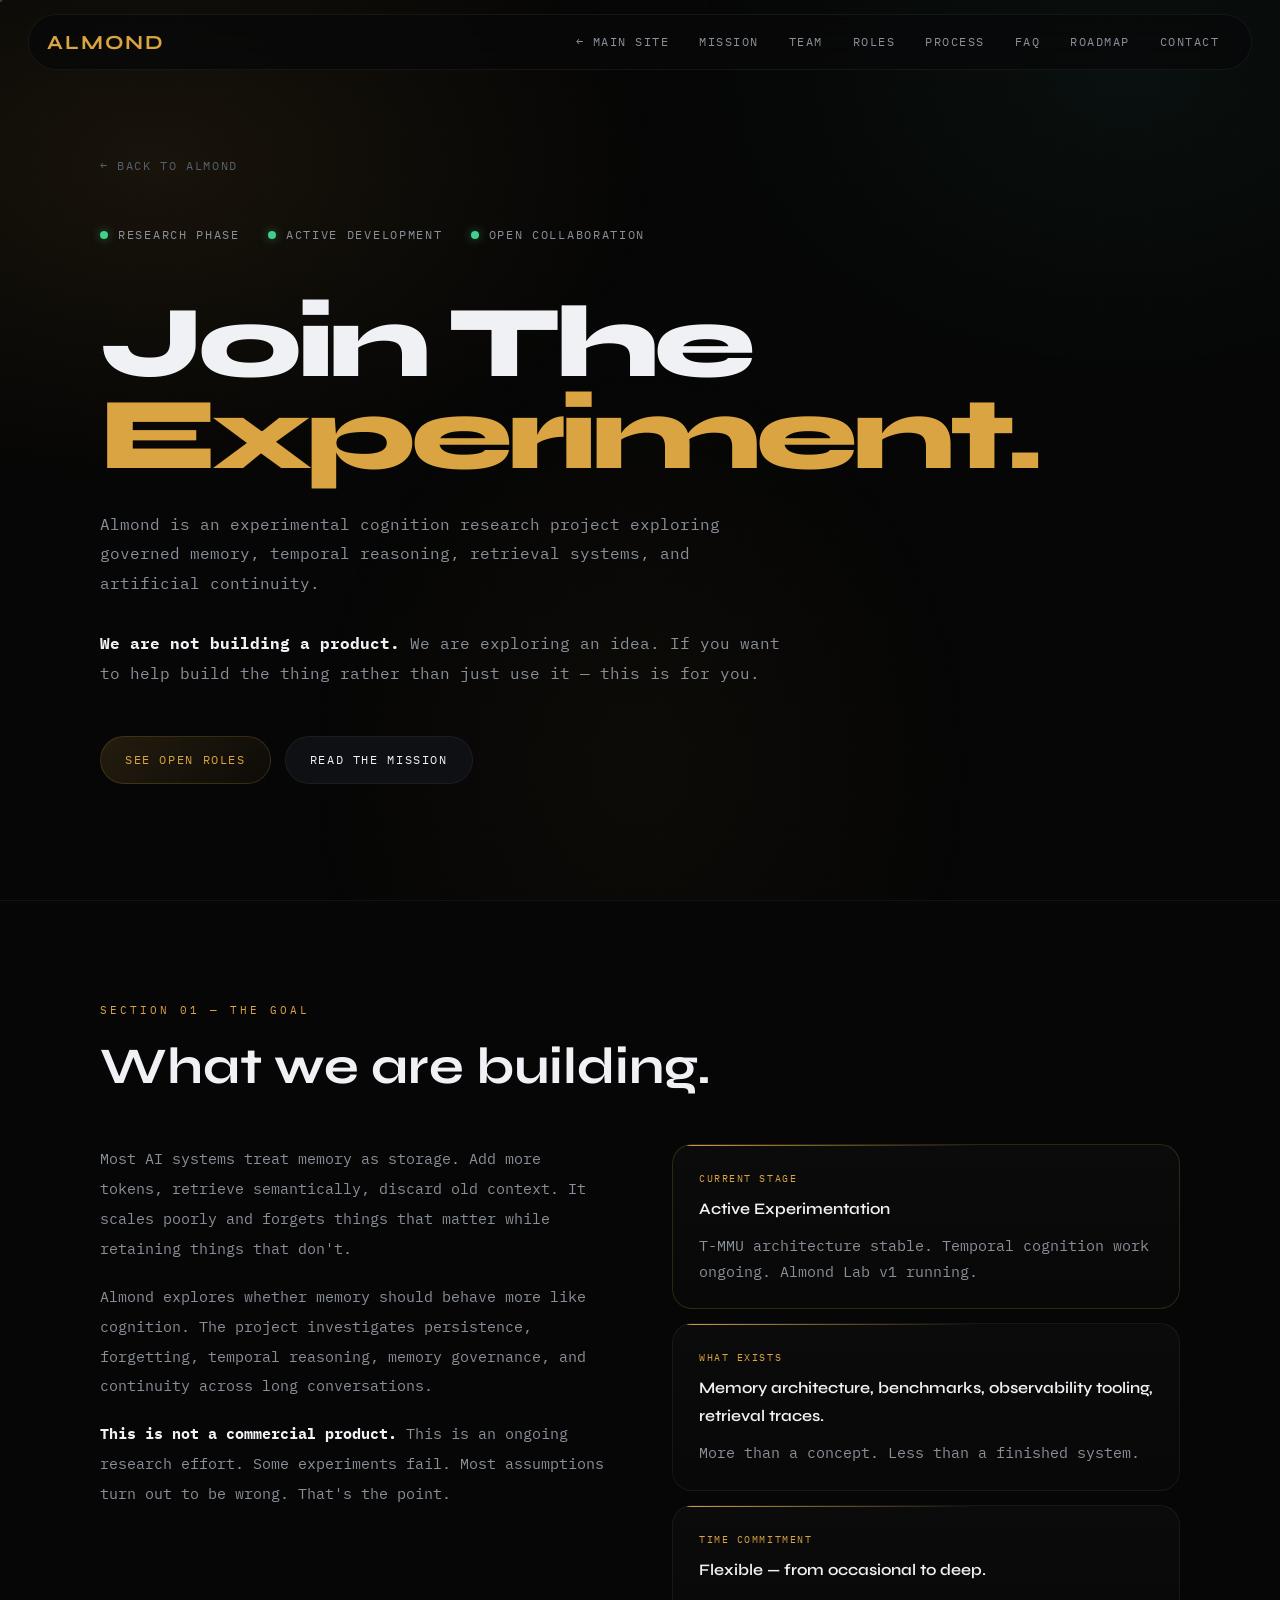
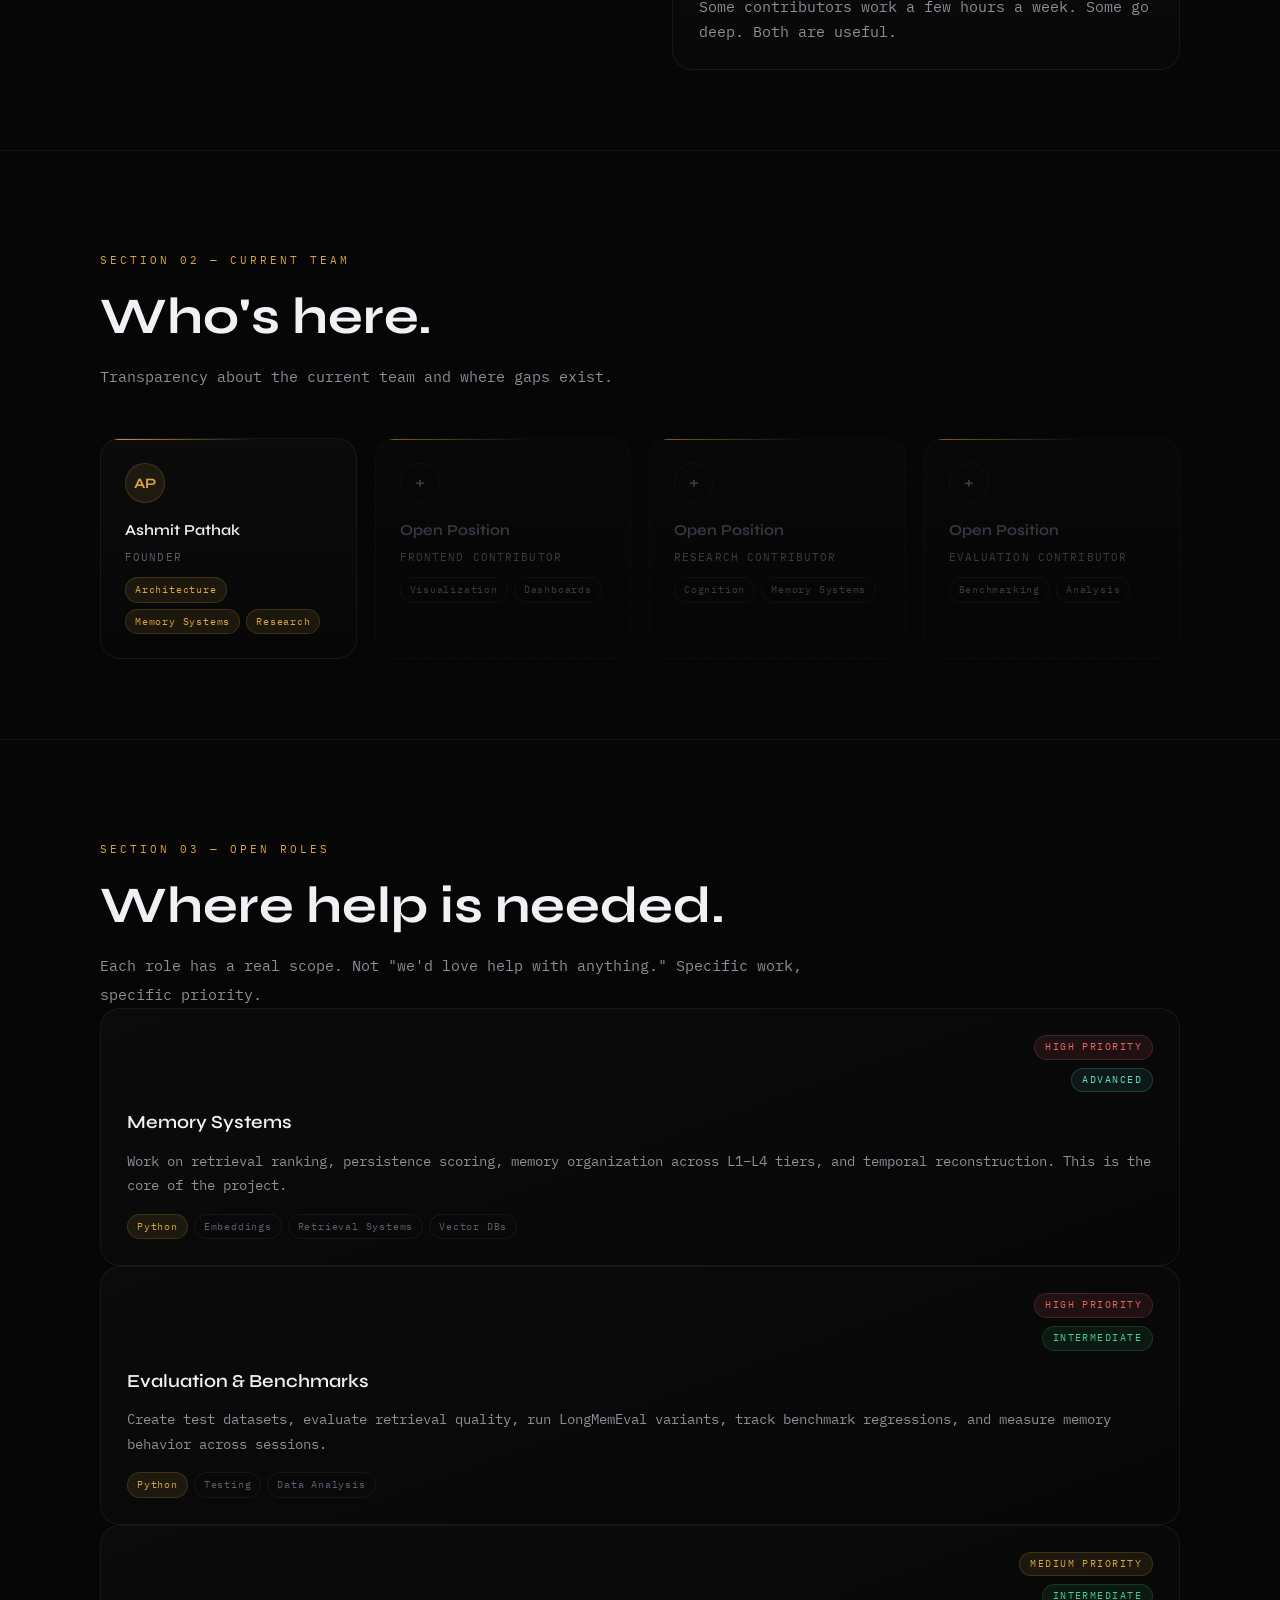
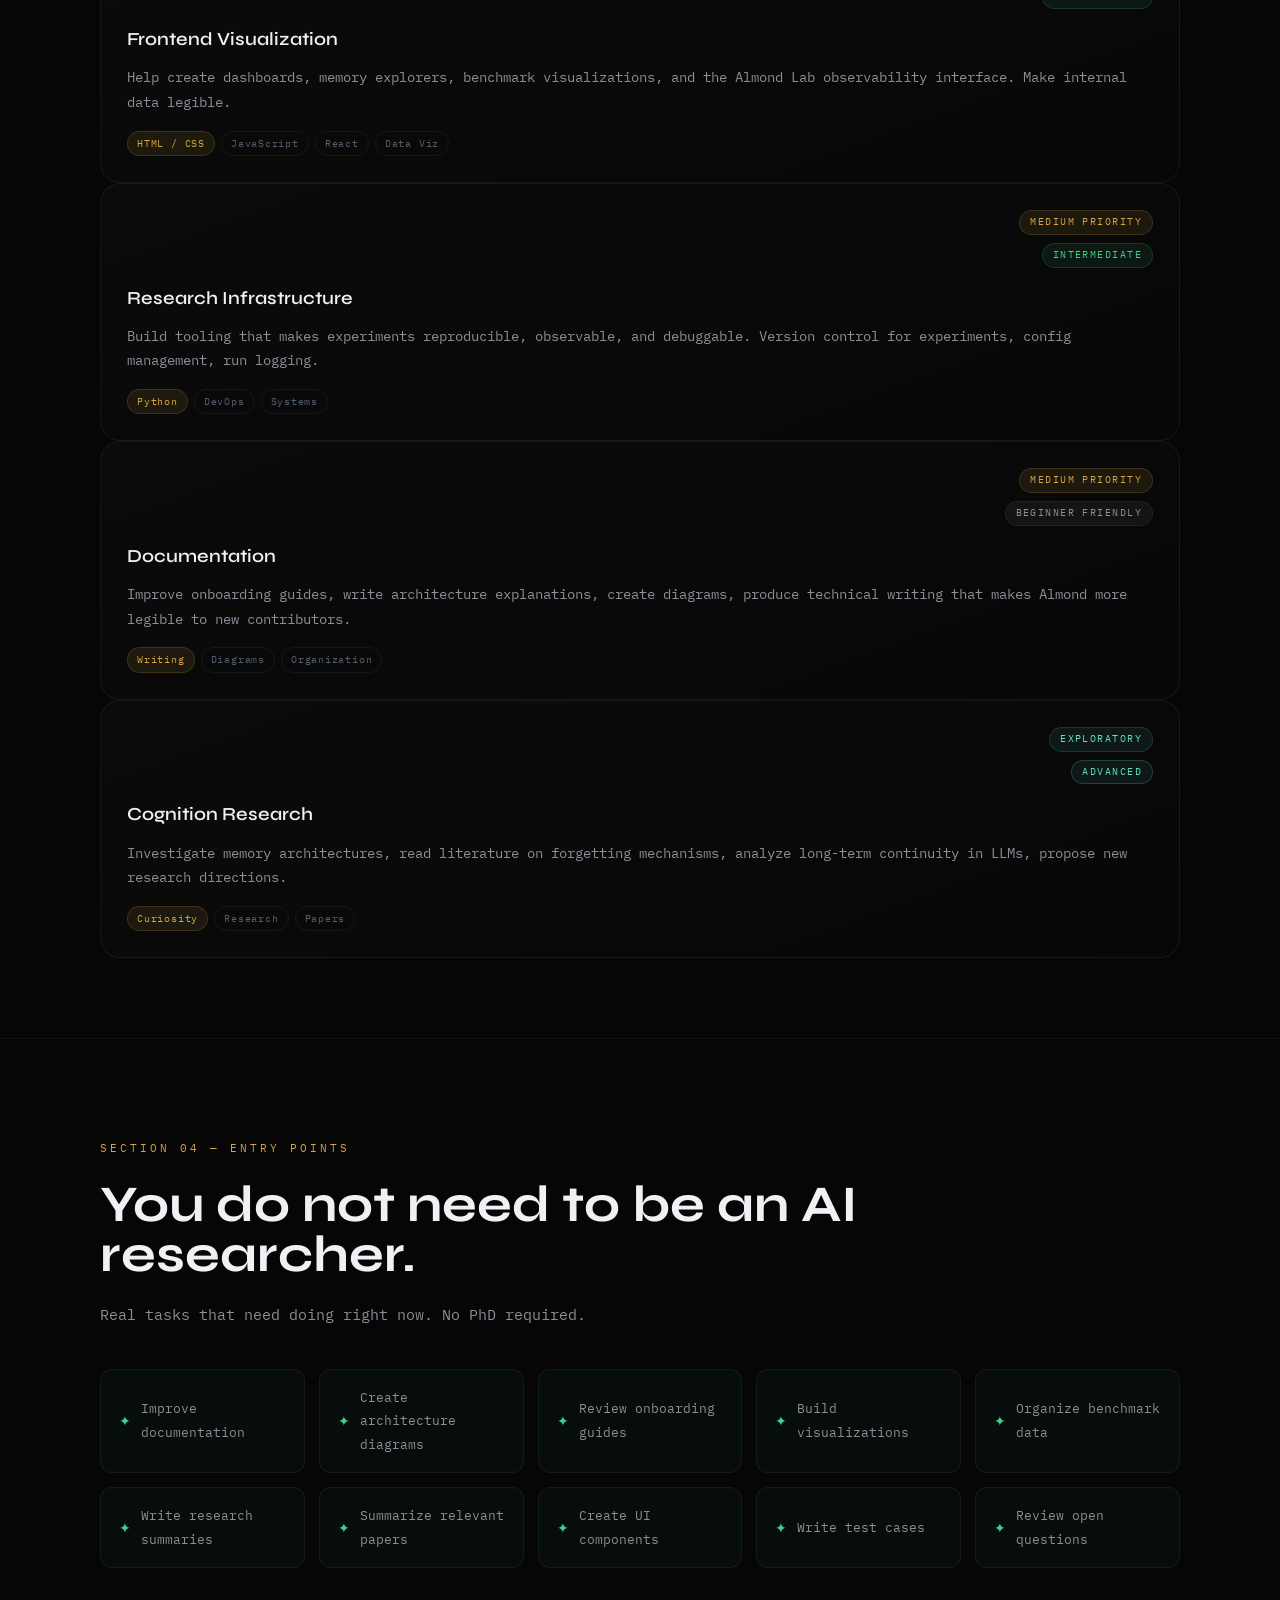
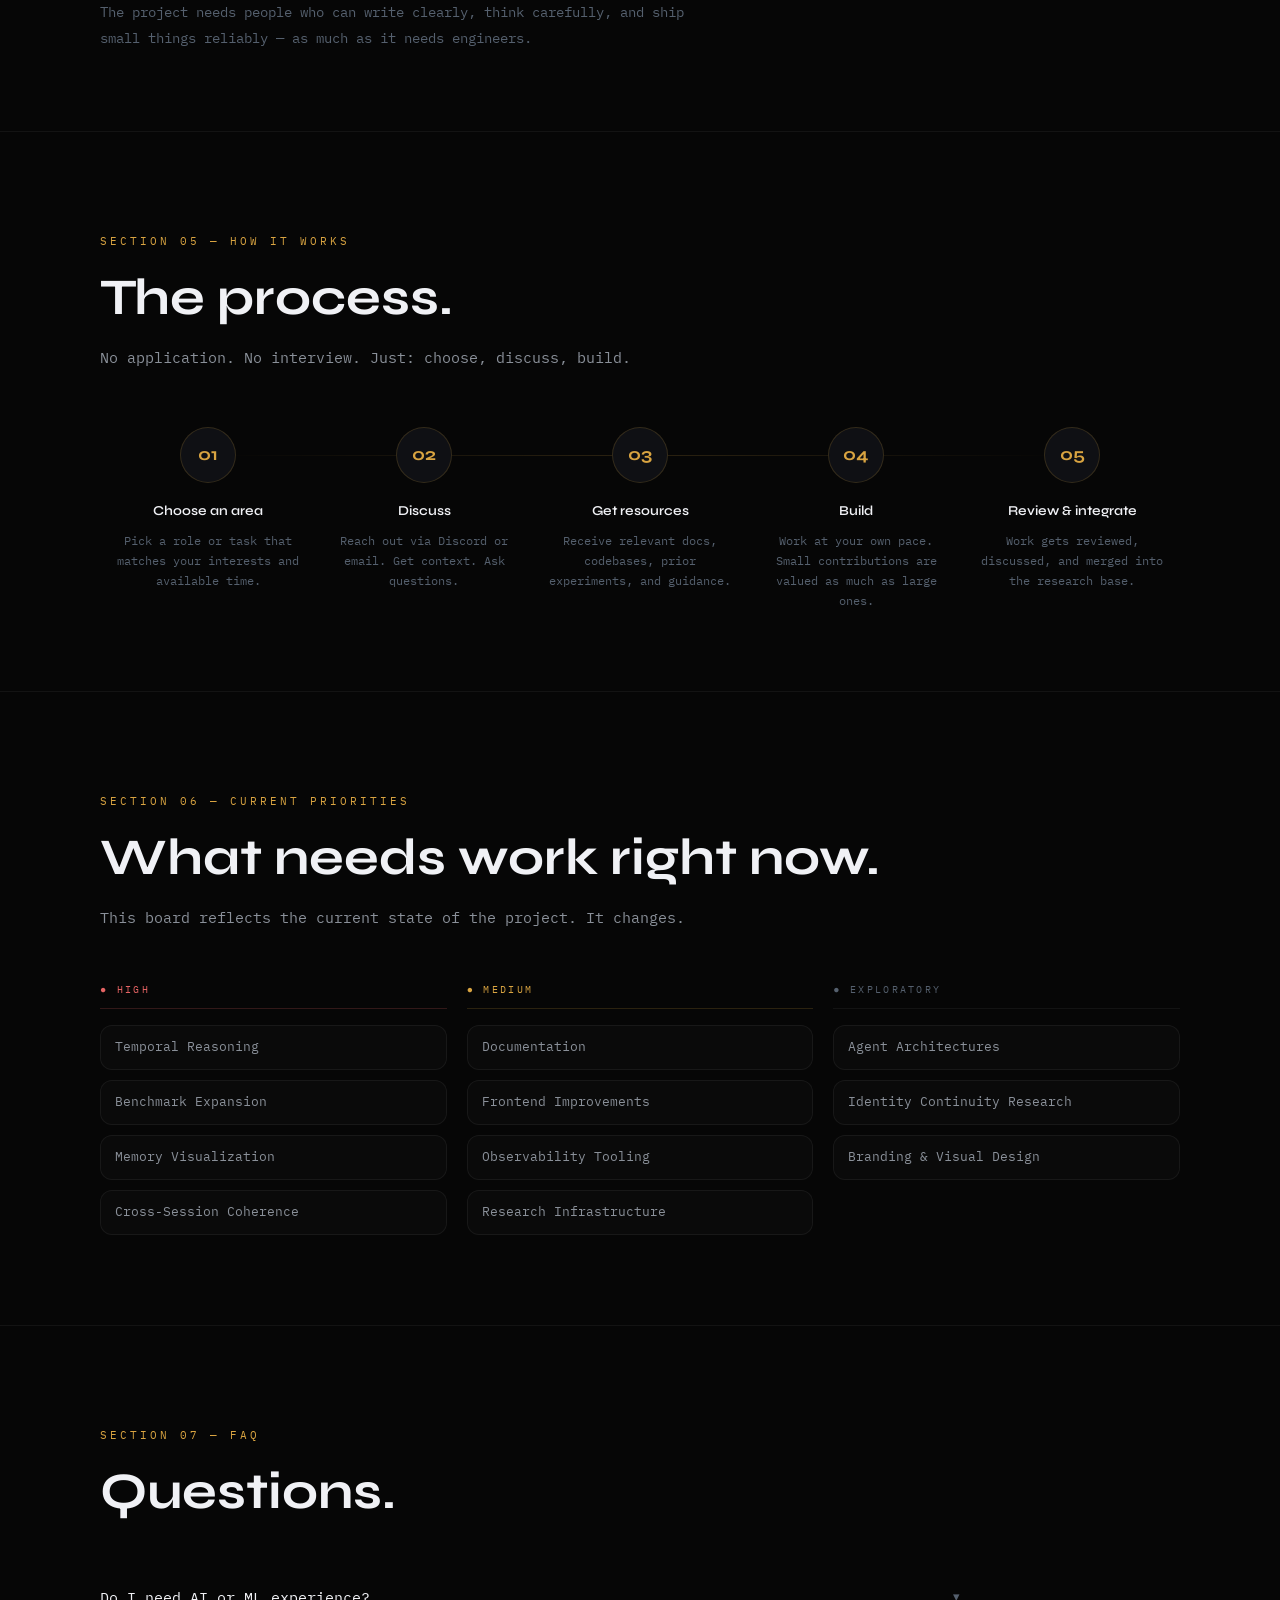
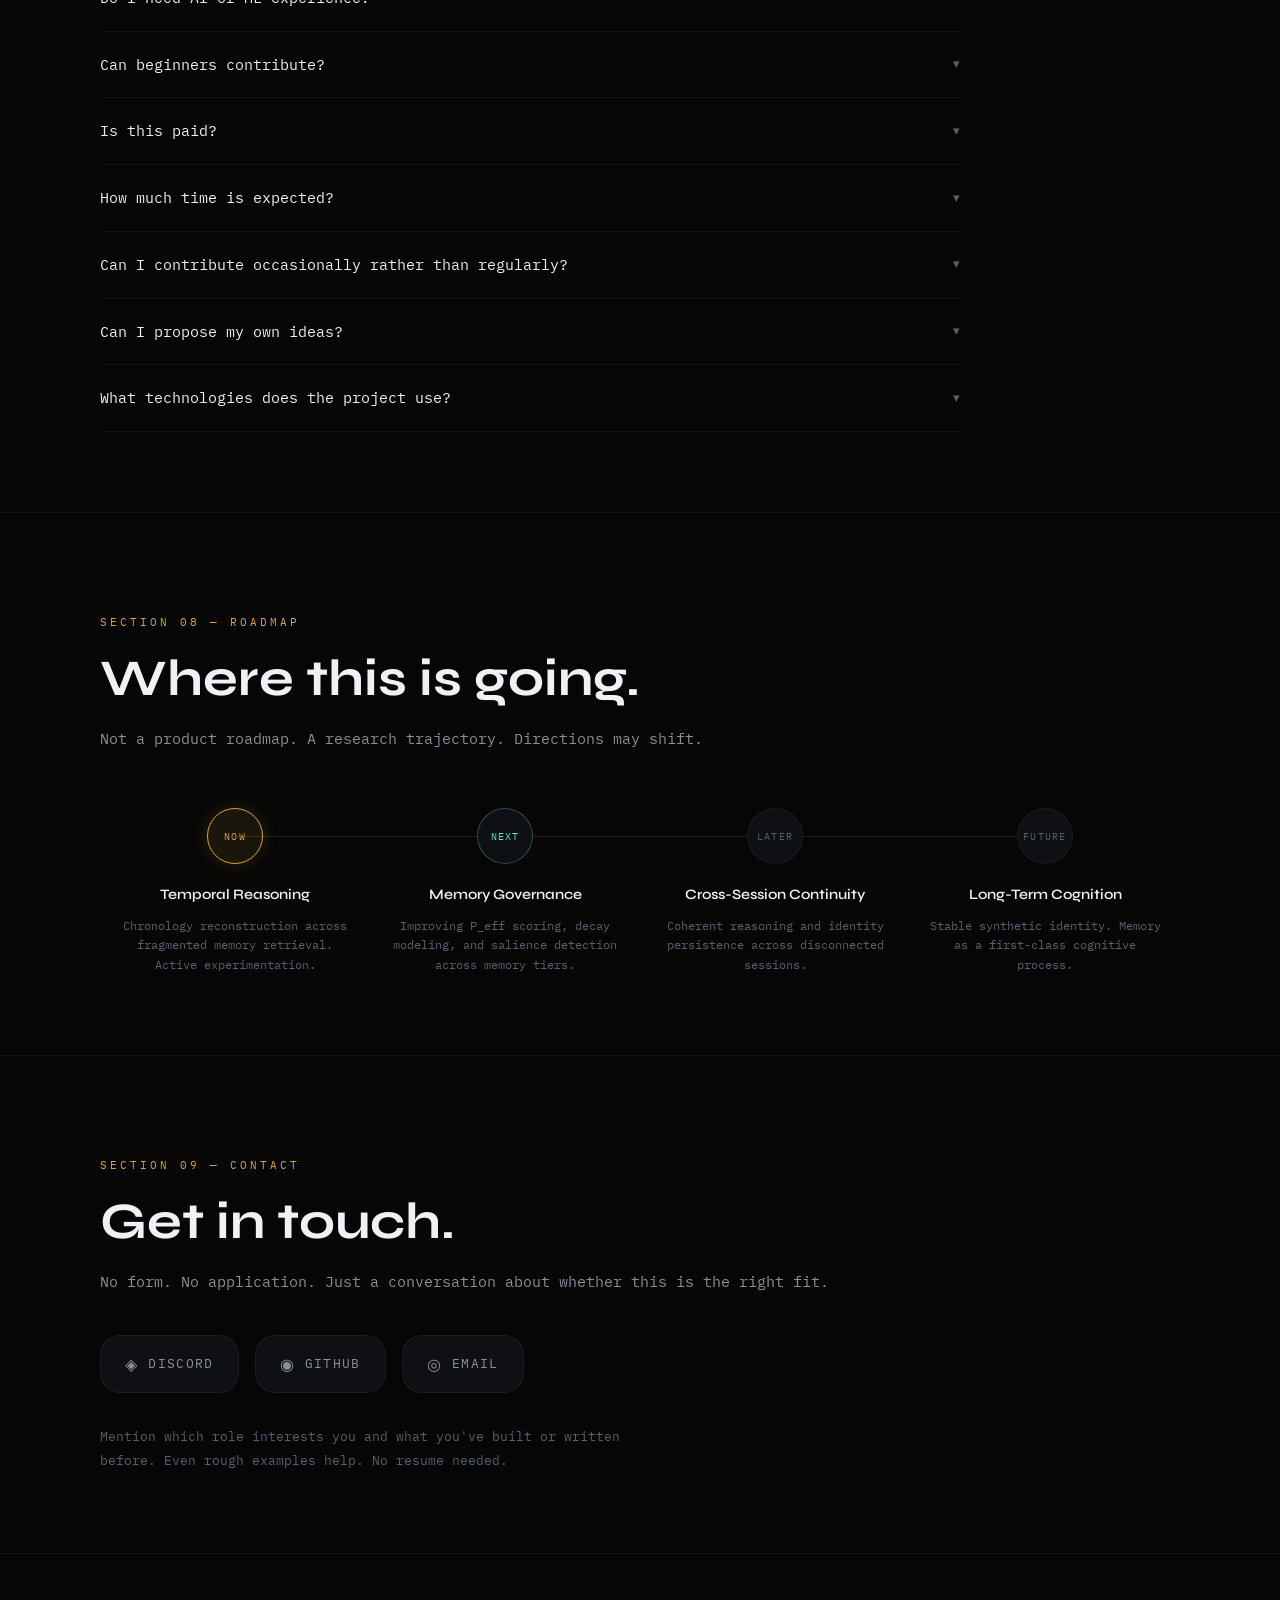
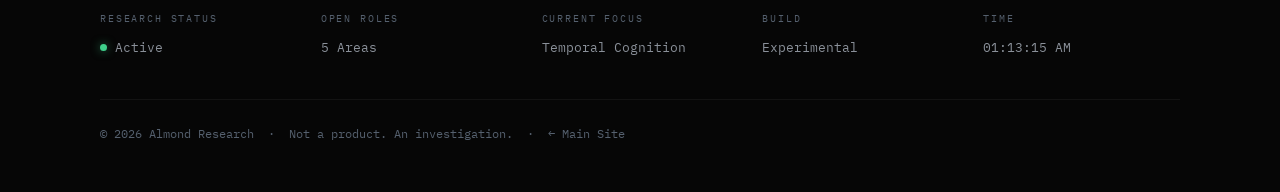
==== commit f0a7e8f2: "Fixed the issues on oboarding.html and style.css." ====
--- a/onboarding.html
+++ b/onboarding.html
@@ -470,15 +470,15 @@
             <p class="section-subtitle">No form. No application. Just a conversation about whether this is the right fit.</p>
 
             <div class="contact-links">
-                <a href="#" class="contact-link">
+                <a href="https://discord.gg/uZydtyJzQh" class="contact-link">
                     <span class="contact-link-icon">◈</span>
                     Discord
                 </a>
-                <a href="#" class="contact-link">
+                <a href="https://github.com/Ashmit-Pathak018" class="contact-link">
                     <span class="contact-link-icon">◉</span>
                     GitHub
                 </a>
-                <a href="mailto:hello@almond.research" class="contact-link">
+                <a href="mailto:pathakasmit34@gmail.com" class="contact-link">
                     <span class="contact-link-icon">◎</span>
                     Email
                 </a>
--- a/css/style.css
+++ b/css/style.css
@@ -1850,4 +1850,566 @@
 @media (max-width: 768px) {
     .ob-goal-split { grid-template-columns: 1fr; gap: 28px; }
     .ob-goal-cards { gap: 14px; }
+}
+
+/* =========================================================
+   ONBOARDING — MISSING CLASS DEFINITIONS
+   These are the short-name classes used in onboarding.html
+   that weren't covered by the ob- prefixed equivalents.
+========================================================= */
+
+/* ob-accent — amber title span */
+.ob-accent { color: var(--amber); }
+
+/* ob-page — body class, just ensures mono font */
+.ob-page { font-family: var(--mono); }
+
+/* ob-divider — full-width hr between sections */
+.ob-divider {
+    border: none;
+    border-top: 1px solid var(--border);
+    margin: 0 auto;
+    max-width: 1500px;
+}
+
+/* ob-section-inner — max-width container inside ob-section */
+.ob-section-inner { max-width: 1200px; }
+
+/* ob-back — back navigation link */
+.ob-back {
+    text-decoration: none;
+    font-size: 0.72rem;
+    color: var(--text-3);
+    letter-spacing: 0.14em;
+    text-transform: uppercase;
+    display: inline-flex;
+    align-items: center;
+    gap: 8px;
+    transition: color 0.2s ease;
+    margin-bottom: 48px;
+}
+.ob-back:hover { color: var(--amber); }
+
+/* ob-status-row + ob-status-item — hero green dots row */
+.ob-status-row {
+    display: flex;
+    gap: 28px;
+    flex-wrap: wrap;
+    margin-bottom: 52px;
+}
+
+.ob-status-item {
+    display: flex;
+    align-items: center;
+    gap: 10px;
+    font-size: 0.76rem;
+    color: var(--text-2);
+    text-transform: uppercase;
+    letter-spacing: 0.14em;
+}
+
+.ob-status-item .sdot,
+.sdot {
+    width: 8px; height: 8px;
+    border-radius: 50%;
+    background: var(--green);
+    box-shadow: 0 0 10px rgba(63,208,139,0.5);
+    animation: pulse 2.2s infinite;
+    flex-shrink: 0;
+    display: inline-block;
+}
+
+/* ob-badge — role priority/difficulty pill */
+.ob-badge {
+    font-size: 0.6rem;
+    padding: 3px 10px;
+    border-radius: 999px;
+    text-transform: uppercase;
+    letter-spacing: 0.15em;
+    display: inline-block;
+}
+
+/* badge-low was missing */
+.badge-low { background: rgba(92,225,198,0.08); color: var(--mint); border: 1px solid rgba(92,225,198,0.15); }
+
+/* ob-role-card */
+.ob-role-card {
+    padding: 26px;
+    border-radius: var(--radius);
+    border: 1px solid var(--border);
+    background: linear-gradient(160deg, rgba(255,255,255,0.025), rgba(255,255,255,0.008));
+    transition: border-color 0.25s ease, transform 0.25s ease;
+}
+
+.ob-role-card:hover { border-color: var(--border-amber); transform: translateY(-3px); }
+
+.ob-role-meta {
+    display: flex;
+    gap: 8px;
+    flex-wrap: wrap;
+    margin-bottom: 14px;
+}
+
+.ob-role-card h4 {
+    font-family: var(--display);
+    font-size: 1.15rem;
+    font-weight: 600;
+    margin-bottom: 10px;
+}
+
+.ob-role-card > p {
+    color: var(--text-2);
+    font-size: 0.88rem;
+    margin-bottom: 16px;
+    line-height: 1.75;
+}
+
+.ob-role-skills {
+    display: flex;
+    flex-wrap: wrap;
+    gap: 6px;
+}
+
+/* tag + tag-amber — skill pills */
+.tag {
+    font-size: 0.62rem;
+    padding: 3px 9px;
+    border-radius: 999px;
+    border: 1px solid var(--border);
+    color: var(--text-3);
+    letter-spacing: 0.08em;
+    font-family: var(--mono);
+}
+
+.tag-amber {
+    border-color: var(--border-amber);
+    color: var(--amber);
+    background: var(--amber-soft);
+}
+
+/* beginner-grid + beginner-item + beginner-icon */
+.beginner-grid {
+    display: grid;
+    grid-template-columns: repeat(auto-fill, minmax(200px, 1fr));
+    gap: 14px;
+    margin-top: 40px;
+}
+
+.beginner-item {
+    padding: 16px 18px;
+    border-radius: var(--radius-sm);
+    border: 1px solid var(--border);
+    background: rgba(63,208,139,0.04);
+    font-size: 0.84rem;
+    color: var(--text-2);
+    display: flex;
+    align-items: center;
+    gap: 10px;
+    transition: border-color 0.2s ease, color 0.2s ease;
+}
+
+.beginner-item:hover { border-color: rgba(63,208,139,0.3); color: var(--text); }
+
+.beginner-icon {
+    color: var(--green);
+    font-size: 0.9rem;
+    flex-shrink: 0;
+}
+
+/* process-steps + process-step + step-num + step-title + step-desc */
+.process-steps {
+    display: grid;
+    grid-template-columns: repeat(5, 1fr);
+    gap: 0;
+    margin-top: 56px;
+    position: relative;
+}
+
+.process-steps::before {
+    content: "";
+    position: absolute;
+    top: 28px;
+    left: 10%;
+    right: 10%;
+    height: 1px;
+    background: linear-gradient(90deg, transparent, var(--border-amber), transparent);
+}
+
+.process-step {
+    display: flex;
+    flex-direction: column;
+    align-items: center;
+    text-align: center;
+    padding: 0 12px;
+    position: relative;
+}
+
+.step-num {
+    width: 56px; height: 56px;
+    border-radius: 50%;
+    border: 1px solid var(--border-amber);
+    background: var(--surface);
+    display: flex;
+    align-items: center;
+    justify-content: center;
+    font-family: var(--display);
+    font-size: 1.1rem;
+    font-weight: 700;
+    color: var(--amber);
+    margin-bottom: 16px;
+    position: relative;
+    z-index: 1;
+}
+
+.step-title {
+    font-family: var(--display);
+    font-size: 0.85rem;
+    font-weight: 600;
+    margin-bottom: 8px;
+}
+
+.step-desc {
+    font-size: 0.76rem;
+    color: var(--text-3);
+    line-height: 1.65;
+}
+
+/* priorities-board + priority-col-header + priority-item */
+.priorities-board {
+    display: grid;
+    grid-template-columns: repeat(3, 1fr);
+    gap: 20px;
+    margin-top: 48px;
+}
+
+.priority-col-header {
+    font-size: 0.65rem;
+    letter-spacing: 0.22em;
+    text-transform: uppercase;
+    margin-bottom: 16px;
+    padding-bottom: 10px;
+    border-bottom: 1px solid var(--border);
+}
+
+.priority-col-header.ph-high { color: var(--red); border-color: rgba(228,99,99,0.2); }
+.priority-col-header.ph-med  { color: var(--amber); border-color: var(--border-amber); }
+.priority-col-header.ph-low  { color: var(--text-3); }
+
+.priority-item {
+    padding: 10px 14px;
+    border-radius: var(--radius-sm);
+    background: rgba(255,255,255,0.02);
+    border: 1px solid var(--border);
+    font-size: 0.82rem;
+    color: var(--text-2);
+    margin-bottom: 10px;
+    transition: border-color 0.2s ease;
+}
+
+.priority-item:hover { border-color: var(--border-amber); color: var(--text); }
+
+/* faq-list + faq-item + faq-q + faq-q-text + faq-arrow + faq-a */
+.faq-list {
+    margin-top: 48px;
+    display: flex;
+    flex-direction: column;
+    max-width: 860px;
+}
+
+.faq-item {
+    border-bottom: 1px solid var(--border);
+    overflow: hidden;
+}
+
+.faq-q {
+    padding: 20px 0;
+    font-size: 0.92rem;
+    color: var(--text);
+    cursor: pointer;
+    display: flex;
+    justify-content: space-between;
+    align-items: center;
+    gap: 16px;
+    transition: color 0.2s ease;
+    user-select: none;
+}
+
+.faq-q:hover { color: var(--amber); }
+.faq-item.open .faq-q { color: var(--amber); }
+
+.faq-q-text { flex: 1; }
+
+.faq-arrow {
+    color: var(--text-3);
+    font-size: 0.8rem;
+    transition: transform 0.3s ease, color 0.2s ease;
+    flex-shrink: 0;
+}
+
+.faq-item.open .faq-arrow { transform: rotate(180deg); color: var(--amber); }
+
+.faq-a {
+    max-height: 0;
+    overflow: hidden;
+    transition: max-height 0.4s ease, padding 0.3s ease;
+    font-size: 0.86rem;
+    color: var(--text-2);
+    line-height: 1.85;
+}
+
+.faq-item.open .faq-a { max-height: 200px; padding-bottom: 20px; }
+
+/* roadmap + roadmap-step + roadmap-dot + roadmap-title + roadmap-desc */
+.roadmap {
+    display: grid;
+    grid-template-columns: repeat(4, 1fr);
+    gap: 0;
+    margin-top: 56px;
+    position: relative;
+}
+
+.roadmap::before {
+    content: "";
+    position: absolute;
+    top: 28px;
+    left: 12.5%;
+    right: 12.5%;
+    height: 1px;
+    background: rgba(217,164,65,0.15);
+}
+
+.roadmap-step {
+    display: flex;
+    flex-direction: column;
+    align-items: center;
+    text-align: center;
+    padding: 0 16px;
+    position: relative;
+}
+
+.roadmap-dot {
+    width: 56px; height: 56px;
+    border-radius: 50%;
+    border: 1px solid var(--border);
+    background: var(--surface);
+    display: flex;
+    align-items: center;
+    justify-content: center;
+    font-size: 0.65rem;
+    color: var(--text-3);
+    text-transform: uppercase;
+    letter-spacing: 0.12em;
+    margin-bottom: 18px;
+    position: relative;
+    z-index: 1;
+}
+
+.roadmap-dot.rm-now {
+    border-color: var(--amber);
+    color: var(--amber);
+    background: var(--amber-soft);
+    box-shadow: 0 0 18px rgba(217,164,65,0.2);
+}
+
+.roadmap-dot.rm-next { border-color: rgba(92,225,198,0.3); color: var(--mint); }
+
+.roadmap-title {
+    font-family: var(--display);
+    font-size: 0.9rem;
+    font-weight: 600;
+    margin-bottom: 8px;
+}
+
+.roadmap-desc {
+    font-size: 0.75rem;
+    color: var(--text-3);
+    line-height: 1.65;
+}
+
+/* contact-link + contact-link-icon */
+.contact-link {
+    text-decoration: none;
+    padding: 14px 24px;
+    border-radius: var(--radius);
+    border: 1px solid var(--border);
+    background: var(--surface);
+    color: var(--text-2);
+    font-size: 0.82rem;
+    letter-spacing: 0.1em;
+    display: flex;
+    align-items: center;
+    gap: 10px;
+    transition: all 0.2s ease;
+    text-transform: uppercase;
+    font-family: var(--mono);
+}
+
+.contact-link:hover {
+    border-color: var(--border-amber);
+    color: var(--amber);
+    transform: translateY(-2px);
+}
+
+.contact-link-icon { font-size: 1rem; flex-shrink: 0; }
+
+/* team-grid + team-card + team-avatar + team-name + team-role-label + team-focus + team-open */
+.team-grid {
+    display: grid;
+    grid-template-columns: repeat(auto-fill, minmax(220px, 1fr));
+    gap: 18px;
+    margin-top: 48px;
+}
+
+.team-card {
+    padding: 24px;
+    border-radius: var(--radius);
+    border: 1px solid var(--border);
+    background: linear-gradient(180deg, rgba(255,255,255,0.025), rgba(255,255,255,0.008));
+    transition: border-color 0.2s ease;
+    position: relative;
+    overflow: hidden;
+}
+
+.team-card::before {
+    content: "";
+    position: absolute;
+    top: 0; left: 0;
+    width: 100%; height: 1px;
+    background: linear-gradient(90deg, var(--amber), transparent 60%);
+}
+
+.team-card:hover { border-color: var(--border-amber); }
+
+.team-card.team-open {
+    border-style: dashed;
+    opacity: 0.6;
+}
+
+.team-card.team-open:hover { opacity: 1; }
+
+.team-avatar {
+    width: 40px; height: 40px;
+    border-radius: 50%;
+    background: var(--amber-soft);
+    border: 1px solid var(--border-amber);
+    display: flex;
+    align-items: center;
+    justify-content: center;
+    font-family: var(--display);
+    font-weight: 700;
+    font-size: 0.9rem;
+    color: var(--amber);
+    margin-bottom: 14px;
+}
+
+.team-avatar.open-avatar {
+    background: transparent;
+    border-color: var(--border);
+    color: var(--text-3);
+    font-size: 1.1rem;
+}
+
+.team-name {
+    font-family: var(--display);
+    font-size: 0.95rem;
+    font-weight: 600;
+    margin-bottom: 4px;
+    color: var(--text);
+}
+
+.team-role-label {
+    font-size: 0.7rem;
+    color: var(--text-3);
+    letter-spacing: 0.1em;
+    text-transform: uppercase;
+    margin-bottom: 10px;
+}
+
+.team-focus {
+    display: flex;
+    flex-wrap: wrap;
+    gap: 6px;
+    margin-top: 10px;
+}
+
+/* fstat — footer status cells */
+.fstat {}
+.fstat-label {
+    font-size: 0.64rem;
+    text-transform: uppercase;
+    letter-spacing: 0.18em;
+    color: var(--text-3);
+    margin-bottom: 8px;
+}
+.fstat-value {
+    font-size: 0.84rem;
+    color: var(--text-2);
+    display: flex;
+    align-items: center;
+    gap: 8px;
+}
+
+/* footer-status-grid + footer-bottom */
+.footer-status-grid {
+    display: grid;
+    grid-template-columns: repeat(auto-fit, minmax(140px, 1fr));
+    gap: 24px;
+    margin-bottom: 40px;
+}
+
+.footer-bottom {
+    font-size: 0.72rem;
+    color: var(--text-3);
+    border-top: 1px solid var(--border);
+    padding-top: 24px;
+}
+
+/* contact-links wrapper */
+.contact-links {
+    display: flex;
+    gap: 16px;
+    flex-wrap: wrap;
+    margin-top: 40px;
+}
+
+/* === RESPONSIVE — onboarding missing classes === */
+@media (max-width: 768px) {
+    .priorities-board { grid-template-columns: 1fr; gap: 28px; }
+    .beginner-grid { grid-template-columns: 1fr 1fr; gap: 10px; }
+    .beginner-item { font-size: 0.78rem; padding: 12px 14px; }
+    .team-grid { grid-template-columns: 1fr 1fr; gap: 14px; }
+    .ob-roles-grid { grid-template-columns: 1fr; gap: 14px; }
+    .roadmap { grid-template-columns: 1fr 1fr; gap: 28px; }
+    .roadmap::before { display: none; }
+    .roadmap-step { align-items: flex-start; text-align: left; }
+    .roadmap-dot { width: 44px; height: 44px; font-size: 0.58rem; }
+    .contact-links { flex-direction: column; gap: 10px; }
+    .contact-link { padding: 12px 18px; }
+    .faq-q { font-size: 0.86rem; }
+    .process-steps { grid-template-columns: 1fr; gap: 0; }
+    .process-steps::before { display: none; }
+    .process-step {
+        flex-direction: row;
+        text-align: left;
+        align-items: flex-start;
+        gap: 18px;
+        padding: 0 0 28px;
+    }
+    .process-step::after {
+        content: "";
+        position: absolute;
+        left: 27px; top: 56px; bottom: 0;
+        width: 1px;
+        background: var(--border-amber);
+        opacity: 0.35;
+    }
+    .process-step:last-child::after { display: none; }
+    .step-num { flex-shrink: 0; margin-bottom: 0; }
+    .step-title { margin-top: 4px; }
+}
+
+@media (max-width: 480px) {
+    .team-grid { grid-template-columns: 1fr; }
+    .beginner-grid { grid-template-columns: 1fr; }
+    .roadmap { grid-template-columns: 1fr; }
 }
